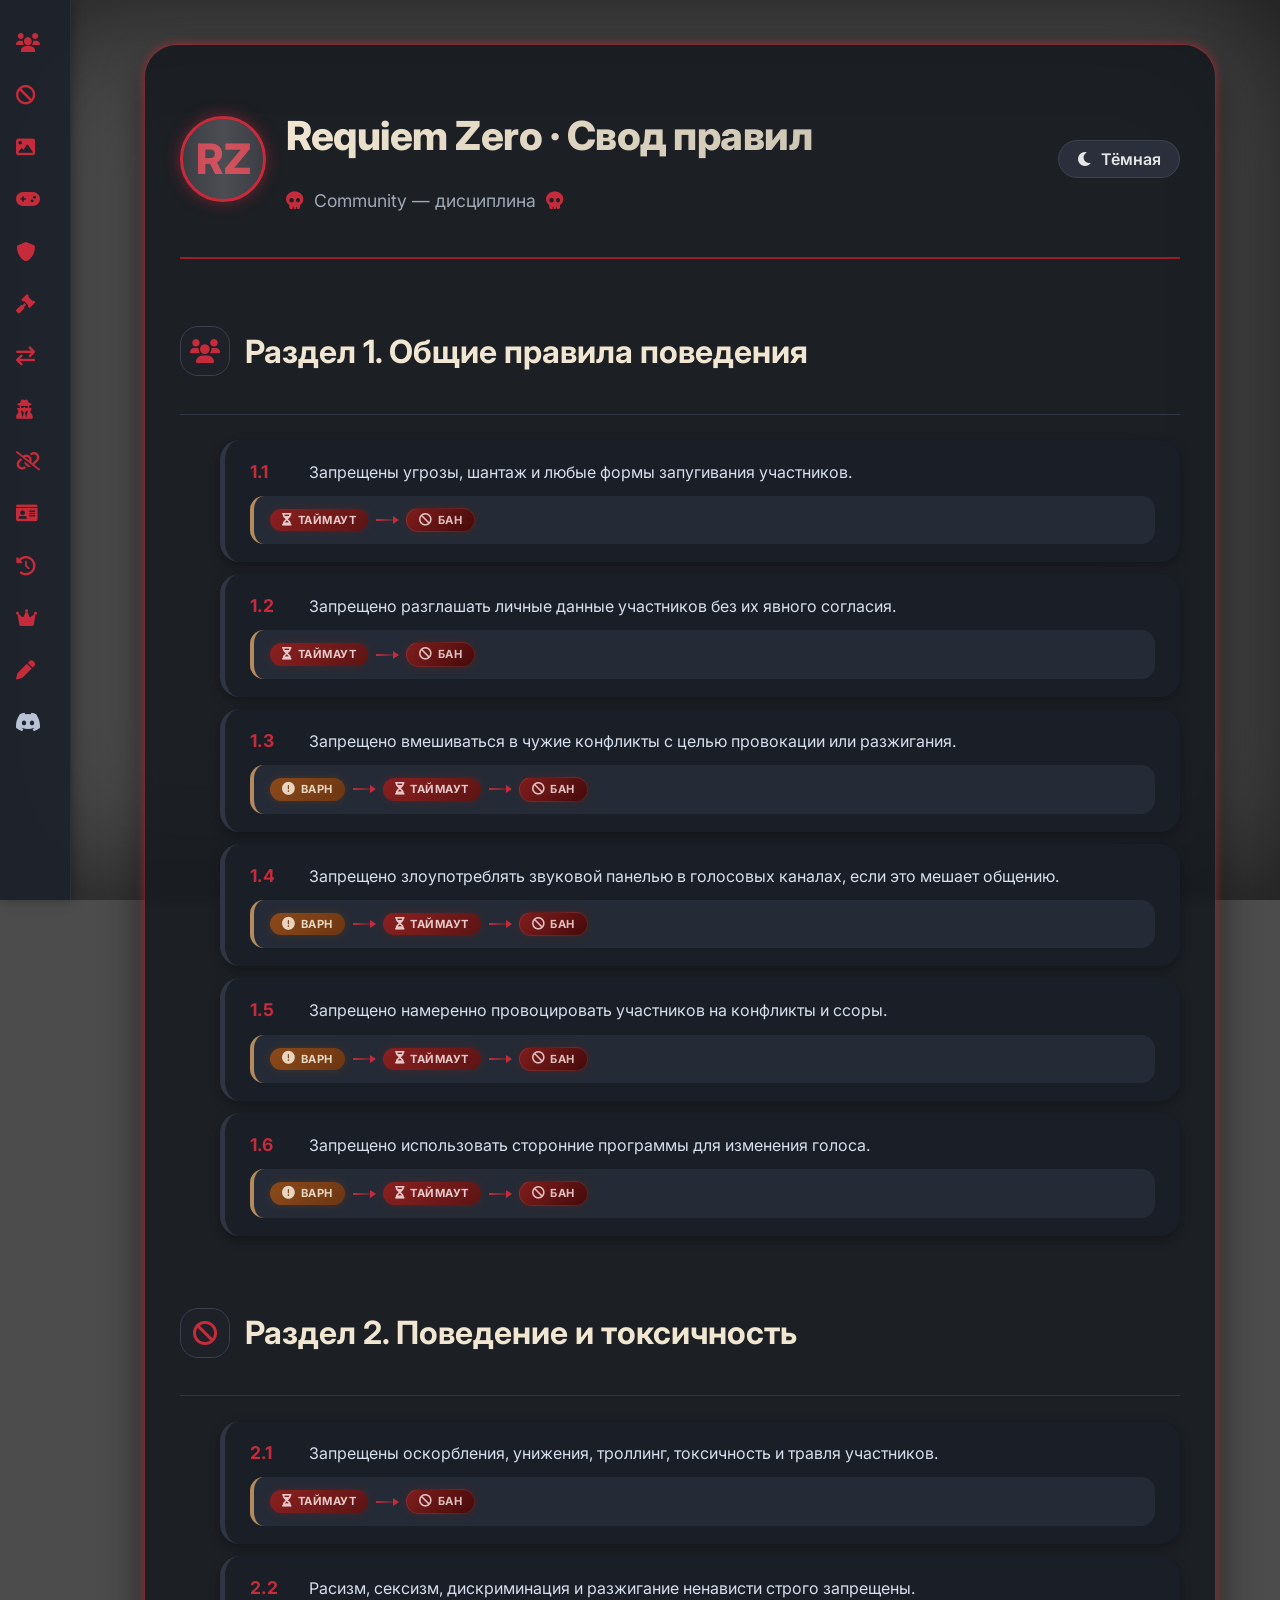
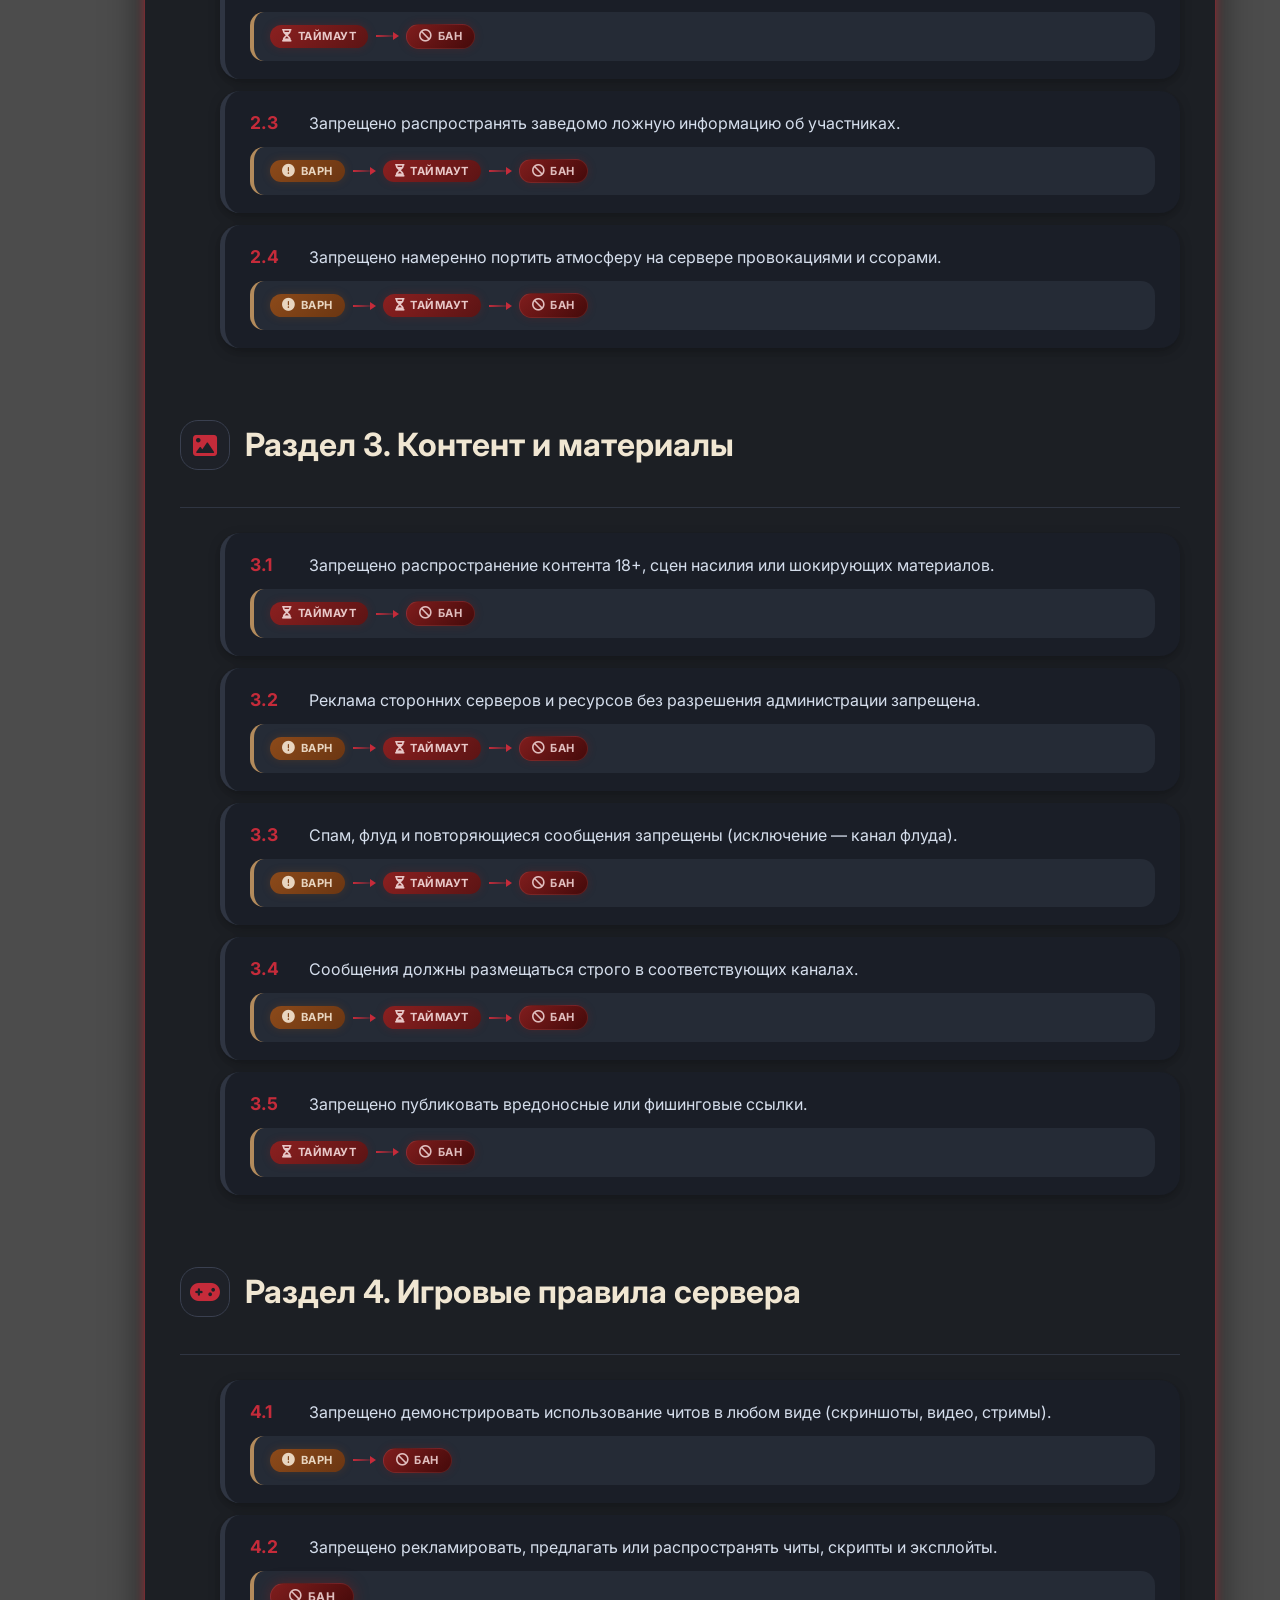
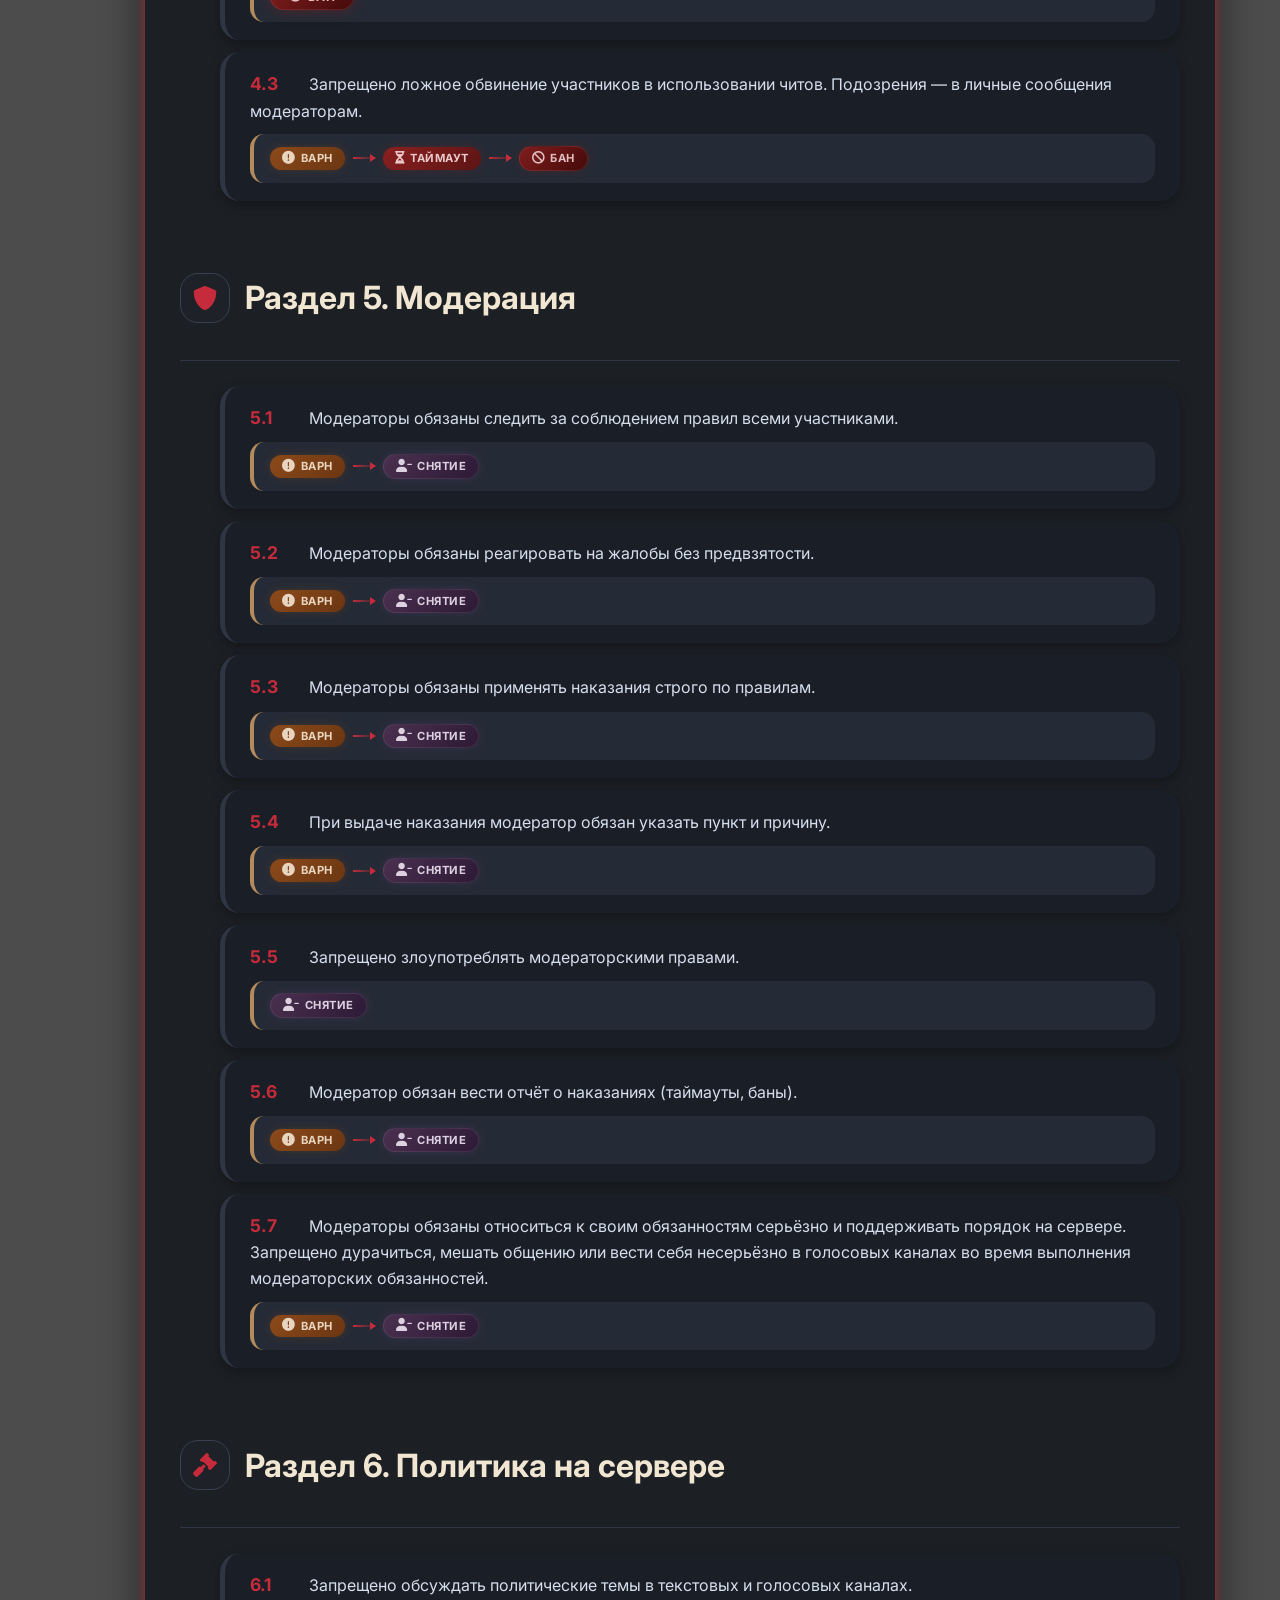
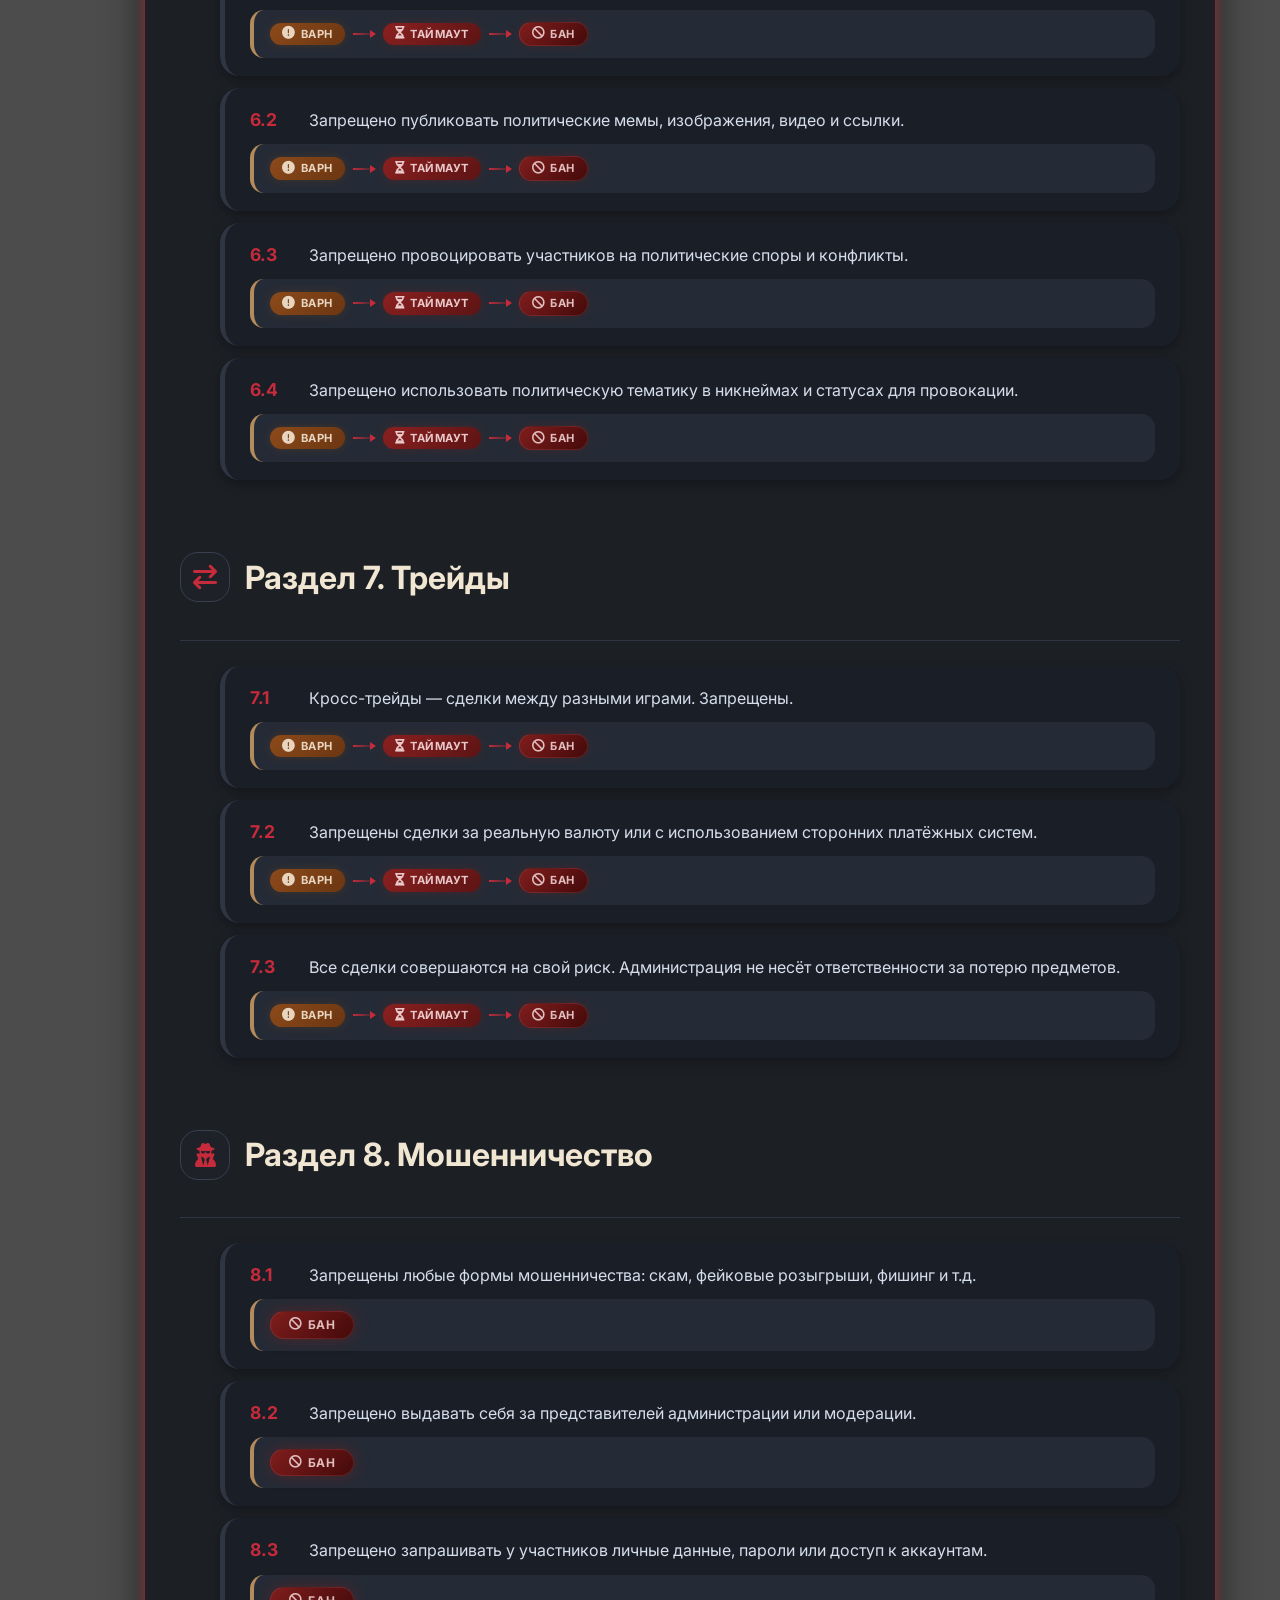
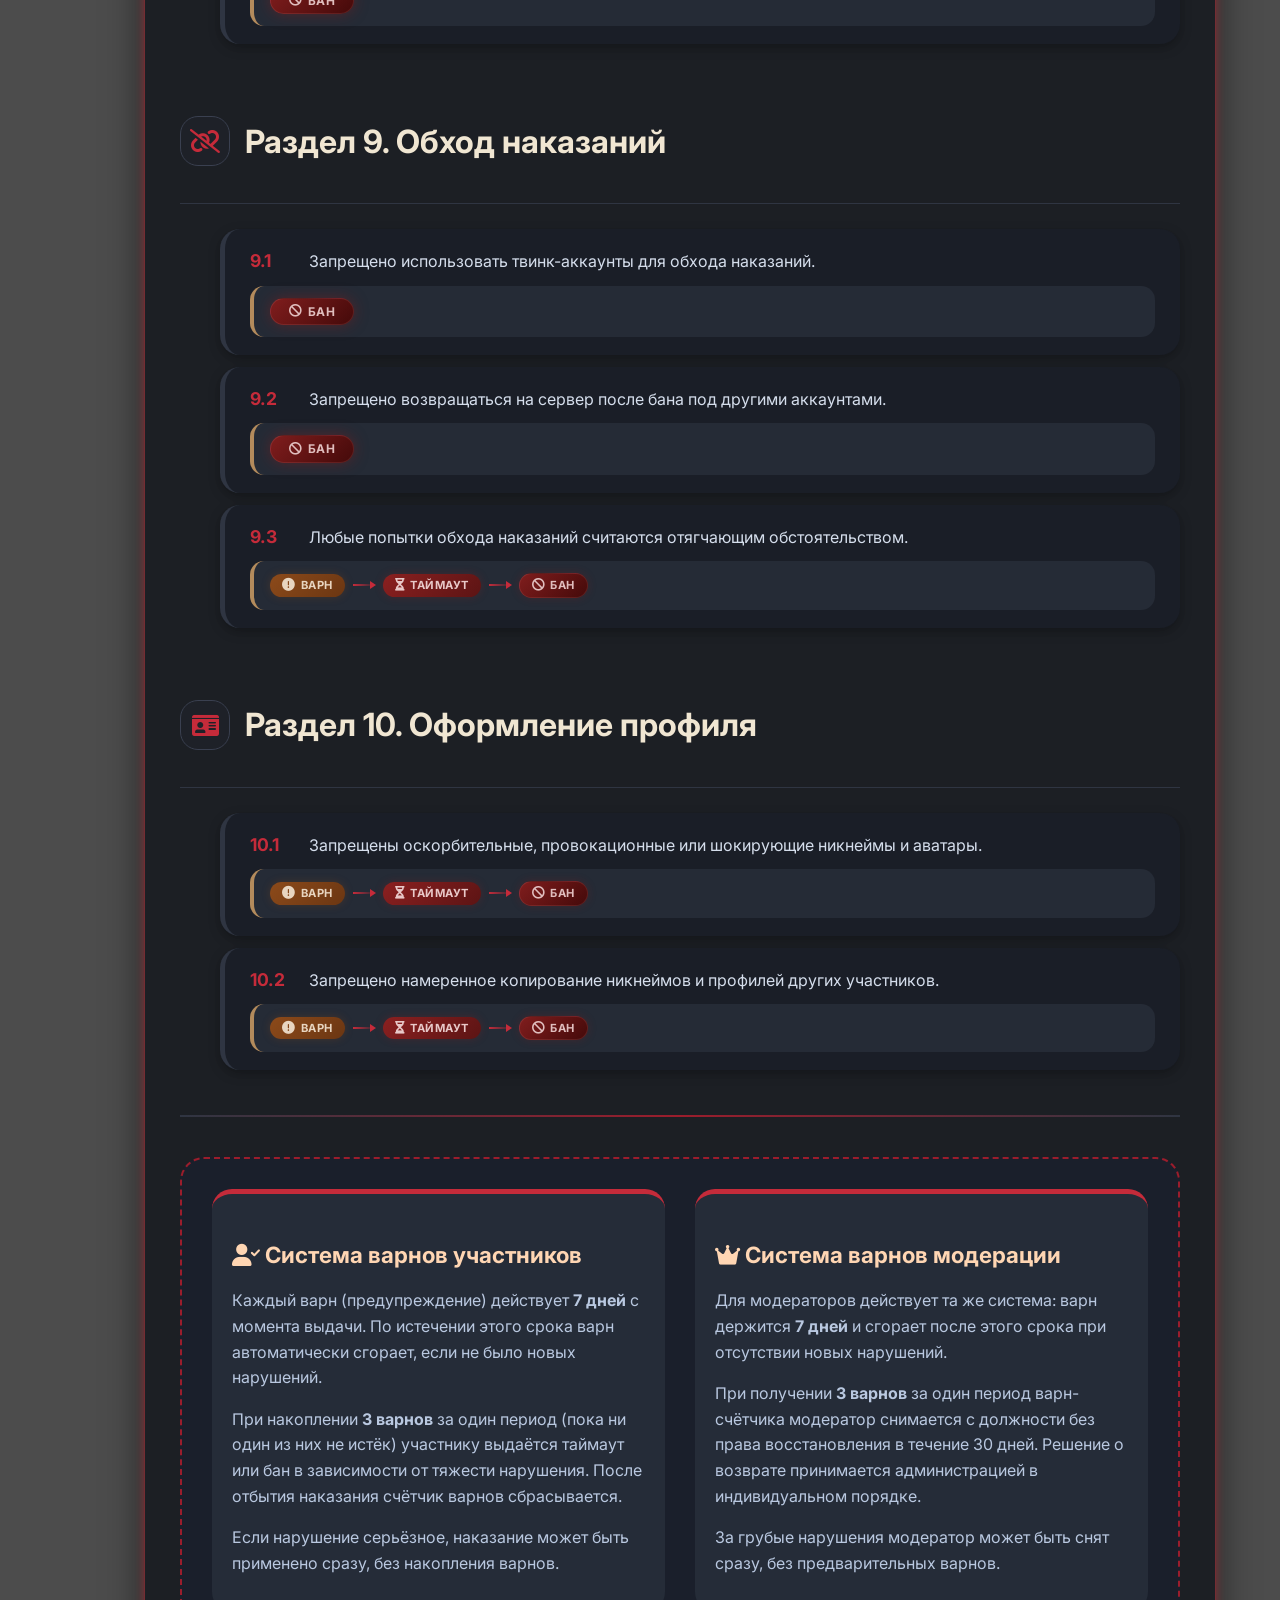
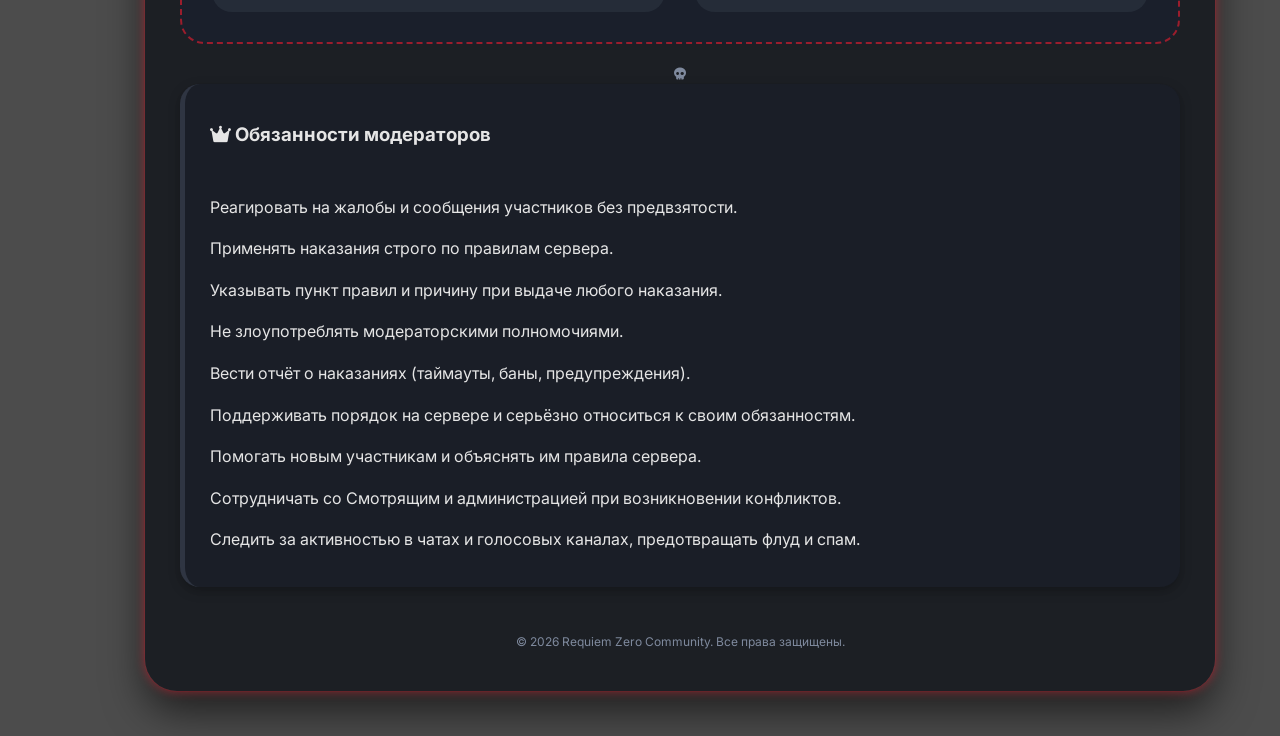
==== index.html @ c7bff0a4 "Update index.html" ====
<!DOCTYPE html>
<html lang="ru">
<head>
    <link rel="icon" type="image/png" href="https://i.imgur.com/AZKwJBP.png‎">
    <meta charset="UTF-8">
    <meta name="viewport" content="width=device-width, initial-scale=1.0">
    <title>Правила сервера Requiem Zero </title>
    <!-- Fonts & Icons -->
    <link rel="preconnect" href="https://fonts.googleapis.com">
    <link rel="preconnect" href="https://fonts.gstatic.com" crossorigin>
    <link href="https://fonts.googleapis.com/css2?family=Inter:opsz,wght@14..32,400;14..32,600;14..32,800&display=swap" rel="stylesheet">
    <link rel="stylesheet" href="https://cdnjs.cloudflare.com/ajax/libs/font-awesome/6.0.0-beta3/css/all.min.css">
    <link rel="stylesheet" href="style.css">
</head>
<body>
    <div class="splash">
        <!-- Вращающиеся кольца -->
        <div class="splash-ring"></div>
        <div class="splash-ring-2"></div>

        <!-- Мерцающие частицы -->
        <div class="sparkles">
            <div class="sparkle" style="--i: 0"></div>
            <div class="sparkle" style="--i: 1"></div>
            <div class="sparkle" style="--i: 2"></div>
            <div class="sparkle" style="--i: 3"></div>
            <div class="sparkle" style="--i: 4"></div>
            <div class="sparkle" style="--i: 5"></div>
        </div>

        <div class="splash-icon">RZ</div>
        <div class="splash-sub">Requiem Zero</div>
        <div class="splash-text">
            <span class="clan-slogan">Дисциплина превыше всего</span>
            <span class="clan-tagline">⚔️ Rules & Info ⚔️</span>
        </div>
    </div>

    <nav class="side-nav" aria-label="Навигация по правилам">
        <ul>
            <li><a href="#section1"><i class="fas fa-users"></i><span>1. Общие</span></a></li>
            <li><a href="#section2"><i class="fas fa-ban"></i><span>2. Токсичность</span></a></li>
            <li><a href="#section3"><i class="fas fa-image"></i><span>3. Контент</span></a></li>
            <li><a href="#section4"><i class="fas fa-gamepad"></i><span>4. Игровые</span></a></li>
            <li><a href="#section5"><i class="fas fa-shield-alt"></i><span>5. Модерация</span></a></li>

            <li><a href="#section6"><i class="fas fa-gavel"></i><span>6. Политика</span></a></li>
            <li><a href="#section7"><i class="fa fa-exchange"></i><span>7. Трейды</span></a></li>
            <li><a href="#section8"><i class="fa fa-user-secret"></i><span>8. Мошенничество</span></a></li>
            <li><a href="#section9"><i class="fa fa-chain-broken"></i><span>9. Обход наказаний</span></a></li>
            <li><a href="#section10"><i class="fa fa-id-card"></i><span>10. Оформление профиля</span></a></li>
            <li><a href="#expiration"><i class="fas fa-history"></i><span>Сроки погашения</span></a></li>
            <li><a href="#Moder"><i class="fas fa-crown"></i><span>Обязанности</span></a></li>
            <li class="has-submenu">
                <a href="#"><i class="fas fa-pen"></i><span>Applications</span></a>
                <ul class="submenu">
                    <li><a href="apply.html?role=moderator"><i class="fas fa-shield"></i><span>Moderator</span></a></li>
                    <li><a href="apply.html?role=support"><i class="fas fa-headset"></i><span>Support</span></a></li>
                    <li><a href="apply.html?role=curator"><i class="fas fa-star"></i><span>Assistant Curator</span></a></li>
                </ul>
            </li>
            <a href="https://discord.gg/KJaNkFjg" 
   target="_blank" 
   rel="noopener noreferrer" 
   aria-label="https://discord.gg/6DbdZNpu">
    <svg width="24" height="24" viewBox="0 0 24 24" fill="currentColor">
        <path d="M20.317 4.37a19.8 19.8 0 0 0-4.885-1.515a.074.074 0 0 0-.079.037c-.21.375-.444.864-.608 1.25a18.27 18.27 0 0 0-5.487 0a12.64 12.64 0 0 0-.617-1.25a.077.077 0 0 0-.079-.037A19.736 19.736 0 0 0 3.677 4.37a.07.07 0 0 0-.032.027C.533 9.046-.32 13.58.099 18.057a.082.082 0 0 0 .031.057a19.9 19.9 0 0 0 5.993 3.03a.078.078 0 0 0 .084-.028c.462-.63.874-1.295 1.226-1.994a.076.076 0 0 0-.041-.106a13.107 13.107 0 0 1-1.872-.892a.077.077 0 0 1-.008-.128c.126-.094.251-.19.371-.287a.074.074 0 0 1 .077-.01c3.927 1.793 8.18 1.793 12.061 0a.074.074 0 0 1 .078.01c.12.097.245.193.371.287a.077.077 0 0 1-.008.128a12.3 12.3 0 0 1-1.873.892a.077.077 0 0 0-.041.106c.352.699.764 1.364 1.226 1.994a.078.078 0 0 0 .084.028a19.839 19.839 0 0 0 6.002-3.03a.077.077 0 0 0 .032-.054c.5-5.177-.838-9.674-3.549-13.66a.061.061 0 0 0-.031-.03zM8.02 15.33c-1.183 0-2.157-1.085-2.157-2.419c0-1.333.956-2.419 2.157-2.419c1.21 0 2.176 1.096 2.157 2.42c0 1.333-.956 2.418-2.157 2.418zm7.975 0c-1.183 0-2.157-1.085-2.157-2.419c0-1.333.955-2.419 2.157-2.419c1.21 0 2.176 1.096 2.157 2.42c0 1.333-.946 2.418-2.157 2.418z"/>
    </svg>
</a>
        </ul>
    </nav>

    <div class="container">
        <div class="clan-header">
            <div class="clan-icon">RZ</div>
            <div class="clan-title">
                <h1>Requiem Zero · Свод правил</h1>
                <p><i class="fas fa-skull" aria-hidden="true"></i> Community — дисциплина <i class="fas fa-skull" aria-hidden="true"></i></p>
            </div>
            <div class="theme-switch-wrapper">
                <button id="theme-toggle" class="theme-toggle-btn" aria-label="Переключить тему">
                    <i class="fas fa-moon"></i> Тёмная
                </button>
            </div>
        </div>

        <main>
            <!-- Раздел 1 -->
            <section id="section1" class="rule-section">
                <div class="section-header">
                    <div class="section-icon" aria-hidden="true"><i class="fas fa-users"></i></div>
                    <h2>Раздел 1. Общие правила поведения</h2>
                </div>
                <ul class="rules-list">
                    <li class="rule-item"><span class="rule-number">1.1</span> <span class="rule-text">Запрещены угрозы, шантаж и любые формы запугивания участников.</span> <div class="punishment"><div class="punishment-scale"><span class="pstep pstep-timeout" data-tooltip="до 7 дн."><i class="fas fa-hourglass-half"></i> Таймаут</span><span class="parrow"></span><span class="pstep pstep-ban" data-tooltip="навсегда"><i class="fas fa-ban"></i> Бан</span></div></div></li>
                    <li class="rule-item"><span class="rule-number">1.2</span> <span class="rule-text">Запрещено разглашать личные данные участников без их явного согласия.</span> <div class="punishment"><div class="punishment-scale"><span class="pstep pstep-timeout" data-tooltip="до 7 дн."><i class="fas fa-hourglass-half"></i> Таймаут</span><span class="parrow"></span><span class="pstep pstep-ban" data-tooltip="навсегда"><i class="fas fa-ban"></i> Бан</span></div></div></li>
                    <li class="rule-item"><span class="rule-number">1.3</span> <span class="rule-text">Запрещено вмешиваться в чужие конфликты с целью провокации или разжигания.</span> <div class="punishment"><div class="punishment-scale"><span class="pstep pstep-warn"><i class="fas fa-exclamation-circle"></i> Варн</span><span class="parrow"></span><span class="pstep pstep-timeout" data-tooltip="до 3 дн."><i class="fas fa-hourglass-half"></i> Таймаут</span><span class="parrow"></span><span class="pstep pstep-ban" data-tooltip="до 30 дн."><i class="fas fa-ban"></i> Бан</span></div></div></li>
                    <li class="rule-item"><span class="rule-number">1.4</span> <span class="rule-text">Запрещено злоупотреблять звуковой панелью в голосовых каналах, если это мешает общению.</span> <div class="punishment"><div class="punishment-scale"><span class="pstep pstep-warn"><i class="fas fa-exclamation-circle"></i> Варн</span><span class="parrow"></span><span class="pstep pstep-timeout" data-tooltip="до 12 ч."><i class="fas fa-hourglass-half"></i> Таймаут</span><span class="parrow"></span><span class="pstep pstep-ban" data-tooltip="до 30 дн."><i class="fas fa-ban"></i> Бан</span></div></div></li>
                    <li class="rule-item"><span class="rule-number">1.5</span> <span class="rule-text">Запрещено намеренно провоцировать участников на конфликты и ссоры.</span> <div class="punishment"><div class="punishment-scale"><span class="pstep pstep-warn"><i class="fas fa-exclamation-circle"></i> Варн</span><span class="parrow"></span><span class="pstep pstep-timeout" data-tooltip="до 3 дн."><i class="fas fa-hourglass-half"></i> Таймаут</span><span class="parrow"></span><span class="pstep pstep-ban" data-tooltip="до 30 дн."><i class="fas fa-ban"></i> Бан</span></div></div></li>
                    <li class="rule-item"><span class="rule-number">1.6</span> <span class="rule-text">Запрещено использовать сторонние программы для изменения голоса.</span> <div class="punishment"><div class="punishment-scale"><span class="pstep pstep-warn"><i class="fas fa-exclamation-circle"></i> Варн</span><span class="parrow"></span><span class="pstep pstep-timeout" data-tooltip="до 12 ч."><i class="fas fa-hourglass-half"></i> Таймаут</span><span class="parrow"></span><span class="pstep pstep-ban" data-tooltip="до 30 дн."><i class="fas fa-ban"></i> Бан</span></div></div></li>
                </ul>
            </section>

            <!-- Раздел 2 -->
            <section id="section2" class="rule-section">
                <div class="section-header">
                    <div class="section-icon" aria-hidden="true"><i class="fas fa-ban"></i></div>
                    <h2>Раздел 2. Поведение и токсичность</h2>
                </div>
                <ul class="rules-list">
                    <li class="rule-item"><span class="rule-number">2.1</span> <span class="rule-text">Запрещены оскорбления, унижения, троллинг, токсичность и травля участников.</span> <div class="punishment"><div class="punishment-scale"><span class="pstep pstep-timeout" data-tooltip="до 7 дн."><i class="fas fa-hourglass-half"></i> Таймаут</span><span class="parrow"></span><span class="pstep pstep-ban" data-tooltip="до 30 дн."><i class="fas fa-ban"></i> Бан</span></div></div></li>
                    <li class="rule-item"><span class="rule-number">2.2</span> <span class="rule-text">Расизм, сексизм, дискриминация и разжигание ненависти строго запрещены.</span> <div class="punishment"><div class="punishment-scale"><span class="pstep pstep-timeout" data-tooltip="до 7 дн."><i class="fas fa-hourglass-half"></i> Таймаут</span><span class="parrow"></span><span class="pstep pstep-ban" data-tooltip="навсегда"><i class="fas fa-ban"></i> Бан</span></div></div></li>
                    <li class="rule-item"><span class="rule-number">2.3</span> <span class="rule-text">Запрещено распространять заведомо ложную информацию об участниках.</span> <div class="punishment"><div class="punishment-scale"><span class="pstep pstep-warn"><i class="fas fa-exclamation-circle"></i> Варн</span><span class="parrow"></span><span class="pstep pstep-timeout" data-tooltip="до 3 дн."><i class="fas fa-hourglass-half"></i> Таймаут</span><span class="parrow"></span><span class="pstep pstep-ban" data-tooltip="до 30 дн."><i class="fas fa-ban"></i> Бан</span></div></div></li>
                    <li class="rule-item"><span class="rule-number">2.4</span> <span class="rule-text">Запрещено намеренно портить атмосферу на сервере провокациями и ссорами.</span> <div class="punishment"><div class="punishment-scale"><span class="pstep pstep-warn"><i class="fas fa-exclamation-circle"></i> Варн</span><span class="parrow"></span><span class="pstep pstep-timeout" data-tooltip="до 3 дн."><i class="fas fa-hourglass-half"></i> Таймаут</span><span class="parrow"></span><span class="pstep pstep-ban" data-tooltip="до 30 дн."><i class="fas fa-ban"></i> Бан</span></div></div></li>
                </ul>
            </section>

            <!-- Раздел 3 -->
            <section id="section3" class="rule-section">
                <div class="section-header">
                    <div class="section-icon" aria-hidden="true"><i class="fas fa-image"></i></div>
                    <h2>Раздел 3. Контент и материалы</h2>
                </div>
                <ul class="rules-list">
                    <li class="rule-item"><span class="rule-number">3.1</span> <span class="rule-text">Запрещено распространение контента 18+, сцен насилия или шокирующих материалов.</span> <div class="punishment"><div class="punishment-scale"><span class="pstep pstep-timeout" data-tooltip="до 3 дн."><i class="fas fa-hourglass-half"></i> Таймаут</span><span class="parrow"></span><span class="pstep pstep-ban" data-tooltip="до 30 дн."><i class="fas fa-ban"></i> Бан</span></div></div></li>
                    <li class="rule-item"><span class="rule-number">3.2</span> <span class="rule-text">Реклама сторонних серверов и ресурсов без разрешения администрации запрещена.</span> <div class="punishment"><div class="punishment-scale"><span class="pstep pstep-warn"><i class="fas fa-exclamation-circle"></i> Варн</span><span class="parrow"></span><span class="pstep pstep-timeout" data-tooltip="до 7 дн."><i class="fas fa-hourglass-half"></i> Таймаут</span><span class="parrow"></span><span class="pstep pstep-ban" data-tooltip="навсегда"><i class="fas fa-ban"></i> Бан</span></div></div></li>
                    <li class="rule-item"><span class="rule-number">3.3</span> <span class="rule-text">Спам, флуд и повторяющиеся сообщения запрещены (исключение — канал флуда).</span> <div class="punishment"><div class="punishment-scale"><span class="pstep pstep-warn"><i class="fas fa-exclamation-circle"></i> Варн</span><span class="parrow"></span><span class="pstep pstep-timeout" data-tooltip="до 12 ч."><i class="fas fa-hourglass-half"></i> Таймаут</span><span class="parrow"></span><span class="pstep pstep-ban" data-tooltip="до 30 дн."><i class="fas fa-ban"></i> Бан</span></div></div></li>
                    <li class="rule-item"><span class="rule-number">3.4</span> <span class="rule-text">Сообщения должны размещаться строго в соответствующих каналах.</span> <div class="punishment"><div class="punishment-scale"><span class="pstep pstep-warn"><i class="fas fa-exclamation-circle"></i> Варн</span><span class="parrow"></span><span class="pstep pstep-timeout" data-tooltip="до 12 ч."><i class="fas fa-hourglass-half"></i> Таймаут</span><span class="parrow"></span><span class="pstep pstep-ban" data-tooltip="до 30 дн."><i class="fas fa-ban"></i> Бан</span></div></div></li>
                    <li class="rule-item"><span class="rule-number">3.5</span> <span class="rule-text">Запрещено публиковать вредоносные или фишинговые ссылки.</span> <div class="punishment"><div class="punishment-scale"><span class="pstep pstep-timeout" data-tooltip="до 7 дн."><i class="fas fa-hourglass-half"></i> Таймаут</span><span class="parrow"></span><span class="pstep pstep-ban" data-tooltip="навсегда"><i class="fas fa-ban"></i> Бан</span></div></div></li>
                </ul>
            </section>

            <!-- Раздел 4 -->
            <section id="section4" class="rule-section">
                <div class="section-header">
                    <div class="section-icon" aria-hidden="true"><i class="fas fa-gamepad"></i></div>
                    <h2>Раздел 4. Игровые правила сервера</h2>
                </div>
                <ul class="rules-list">
                    <li class="rule-item"><span class="rule-number">4.1</span> <span class="rule-text">Запрещено демонстрировать использование читов в любом виде (скриншоты, видео, стримы).</span> <div class="punishment"><div class="punishment-scale"><span class="pstep pstep-warn"><i class="fas fa-exclamation-circle"></i> Варн</span><span class="parrow"></span><span class="pstep pstep-ban" data-tooltip="до 30 дн."><i class="fas fa-ban"></i> Бан</span></div></div></li>
                    <li class="rule-item"><span class="rule-number">4.2</span> <span class="rule-text">Запрещено рекламировать, предлагать или распространять читы, скрипты и эксплойты.</span> <div class="punishment"><div class="punishment-scale"><span class="pstep pstep-ban pstep-only" data-tooltip="навсегда"><i class="fas fa-ban"></i> Бан</span></div></div></li>
                    <li class="rule-item"><span class="rule-number">4.3</span> <span class="rule-text">Запрещено ложное обвинение участников в использовании читов. Подозрения — в личные сообщения модераторам.</span> <div class="punishment"><div class="punishment-scale"><span class="pstep pstep-warn"><i class="fas fa-exclamation-circle"></i> Варн</span><span class="parrow"></span><span class="pstep pstep-timeout" data-tooltip="до 3 дн."><i class="fas fa-hourglass-half"></i> Таймаут</span><span class="parrow"></span><span class="pstep pstep-ban" data-tooltip="до 30 дн."><i class="fas fa-ban"></i> Бан</span></div></div></li>
                </ul>
            </section>

            <!-- Раздел 5 -->
            <section id="section5" class="rule-section">
                <div class="section-header">
                    <div class="section-icon" aria-hidden="true"><i class="fas fa-shield-alt"></i></div>
                    <h2>Раздел 5. Модерация</h2>
                </div>
                <ul class="rules-list">
                    <li class="rule-item"><span class="rule-number">5.1</span> <span class="rule-text">Модераторы обязаны следить за соблюдением правил всеми участниками.</span> <div class="punishment"><div class="punishment-scale"><span class="pstep pstep-warn"><i class="fas fa-exclamation-circle"></i> Варн</span><span class="parrow"></span><span class="pstep pstep-dismiss" data-tooltip="снятие"><i class="fas fa-user-minus"></i> Снятие</span></div></div></li>
                    <li class="rule-item"><span class="rule-number">5.2</span> <span class="rule-text">Модераторы обязаны реагировать на жалобы без предвзятости.</span> <div class="punishment"><div class="punishment-scale"><span class="pstep pstep-warn"><i class="fas fa-exclamation-circle"></i> Варн</span><span class="parrow"></span><span class="pstep pstep-dismiss" data-tooltip="снятие"><i class="fas fa-user-minus"></i> Снятие</span></div></div></li>
                    <li class="rule-item"><span class="rule-number">5.3</span> <span class="rule-text">Модераторы обязаны применять наказания строго по правилам.</span> <div class="punishment"><div class="punishment-scale"><span class="pstep pstep-warn"><i class="fas fa-exclamation-circle"></i> Варн</span><span class="parrow"></span><span class="pstep pstep-dismiss" data-tooltip="снятие"><i class="fas fa-user-minus"></i> Снятие</span></div></div></li>
                    <li class="rule-item"><span class="rule-number">5.4</span> <span class="rule-text">При выдаче наказания модератор обязан указать пункт и причину.</span> <div class="punishment"><div class="punishment-scale"><span class="pstep pstep-warn"><i class="fas fa-exclamation-circle"></i> Варн</span><span class="parrow"></span><span class="pstep pstep-dismiss" data-tooltip="снятие"><i class="fas fa-user-minus"></i> Снятие</span></div></div></li>
                    <li class="rule-item"><span class="rule-number">5.5</span> <span class="rule-text">Запрещено злоупотреблять модераторскими правами.</span> <div class="punishment"><div class="punishment-scale"><span class="pstep pstep-dismiss" data-tooltip="снятие"><i class="fas fa-user-minus"></i> Снятие</span></div></div></li>
                    <li class="rule-item"><span class="rule-number">5.6</span> <span class="rule-text">Модератор обязан вести отчёт о наказаниях (таймауты, баны).</span> <div class="punishment"><div class="punishment-scale"><span class="pstep pstep-warn"><i class="fas fa-exclamation-circle"></i> Варн</span><span class="parrow"></span><span class="pstep pstep-dismiss" data-tooltip="снятие"><i class="fas fa-user-minus"></i> Снятие</span></div></div></li>
                    <li class="rule-item"><span class="rule-number">5.7</span> <span class="rule-text">Модераторы обязаны относиться к своим обязанностям серьёзно и поддерживать порядок на сервере. Запрещено дурачиться, мешать общению или вести себя несерьёзно в голосовых каналах во время выполнения модераторских обязанностей.</span> <div class="punishment"><div class="punishment-scale"><span class="pstep pstep-warn"><i class="fas fa-exclamation-circle"></i> Варн</span><span class="parrow"></span><span class="pstep pstep-dismiss" data-tooltip="снятие"><i class="fas fa-user-minus"></i> Снятие</span></div></div></li>
                </ul>
            </section>

            <!-- Раздел 6 -->
            <!-- Раздел 6 удалён -->
            
            <!-- Раздел 6 -->
            <section id="section6" class="rule-section">
                <div class="section-header">
                    <div class="section-icon" aria-hidden="true"><i class="fas fa-gavel"></i></div>
                    <h2>Раздел 6. Политика на сервере</h2>
                </div>
                <ul class="rules-list">
                    <li class="rule-item"><span class="rule-number">6.1</span> <span class="rule-text">Запрещено обсуждать политические темы в текстовых и голосовых каналах.</span> <div class="punishment"><div class="punishment-scale"><span class="pstep pstep-warn"><i class="fas fa-exclamation-circle"></i> Варн</span><span class="parrow"></span><span class="pstep pstep-timeout" data-tooltip="до 3 дн."><i class="fas fa-hourglass-half"></i> Таймаут</span><span class="parrow"></span><span class="pstep pstep-ban" data-tooltip="до 30 дн."><i class="fas fa-ban"></i> Бан</span></div></div></li>
                    <li class="rule-item"><span class="rule-number">6.2</span> <span class="rule-text">Запрещено публиковать политические мемы, изображения, видео и ссылки.</span> <div class="punishment"><div class="punishment-scale"><span class="pstep pstep-warn"><i class="fas fa-exclamation-circle"></i> Варн</span><span class="parrow"></span><span class="pstep pstep-timeout" data-tooltip="до 3 дн."><i class="fas fa-hourglass-half"></i> Таймаут</span><span class="parrow"></span><span class="pstep pstep-ban" data-tooltip="до 30 дн."><i class="fas fa-ban"></i> Бан</span></div></div></li>
                    <li class="rule-item"><span class="rule-number">6.3</span> <span class="rule-text">Запрещено провоцировать участников на политические споры и конфликты.</span> <div class="punishment"><div class="punishment-scale"><span class="pstep pstep-warn"><i class="fas fa-exclamation-circle"></i> Варн</span><span class="parrow"></span><span class="pstep pstep-timeout" data-tooltip="до 3 дн."><i class="fas fa-hourglass-half"></i> Таймаут</span><span class="parrow"></span><span class="pstep pstep-ban" data-tooltip="до 30 дн."><i class="fas fa-ban"></i> Бан</span></div></div></li>
                    <li class="rule-item"><span class="rule-number">6.4</span> <span class="rule-text">Запрещено использовать политическую тематику в никнеймах и статусах для провокации.</span> <div class="punishment"><div class="punishment-scale"><span class="pstep pstep-warn"><i class="fas fa-exclamation-circle"></i> Варн</span><span class="parrow"></span><span class="pstep pstep-timeout" data-tooltip="до 3 дн."><i class="fas fa-hourglass-half"></i> Таймаут</span><span class="parrow"></span><span class="pstep pstep-ban" data-tooltip="до 30 дн."><i class="fas fa-ban"></i> Бан</span></div></div></li>
                </ul>
            </section>

            <!-- Раздел 7 -->
            <section id="section7" class="rule-section">
                <div class="section-header">
                    <div class="section-icon" aria-hidden="true"><i class="fa fa-exchange"></i></div>
                    <h2>Раздел 7. Трейды</h2>
                </div>
                <ul class="rules-list">
                    <li class="rule-item"><span class="rule-number">7.1</span> <span class="rule-text">Кросс-трейды — сделки между разными играми. Запрещены.</span> <div class="punishment"><div class="punishment-scale"><span class="pstep pstep-warn"><i class="fas fa-exclamation-circle"></i> Варн</span><span class="parrow"></span><span class="pstep pstep-timeout" data-tooltip="до 3 дн."><i class="fas fa-hourglass-half"></i> Таймаут</span><span class="parrow"></span><span class="pstep pstep-ban" data-tooltip="до 30 дн."><i class="fas fa-ban"></i> Бан</span></div></div></li>
                    <li class="rule-item"><span class="rule-number">7.2</span> <span class="rule-text">Запрещены сделки за реальную валюту или с использованием сторонних платёжных систем.</span> <div class="punishment"><div class="punishment-scale"><span class="pstep pstep-warn"><i class="fas fa-exclamation-circle"></i> Варн</span><span class="parrow"></span><span class="pstep pstep-timeout" data-tooltip="до 3 дн."><i class="fas fa-hourglass-half"></i> Таймаут</span><span class="parrow"></span><span class="pstep pstep-ban" data-tooltip="до 30 дн."><i class="fas fa-ban"></i> Бан</span></div></div></li>
                    <li class="rule-item"><span class="rule-number">7.3</span> <span class="rule-text">Все сделки совершаются на свой риск. Администрация не несёт ответственности за потерю предметов.</span> <div class="punishment"><div class="punishment-scale"><span class="pstep pstep-warn"><i class="fas fa-exclamation-circle"></i> Варн</span><span class="parrow"></span><span class="pstep pstep-timeout" data-tooltip="до 3 дн."><i class="fas fa-hourglass-half"></i> Таймаут</span><span class="parrow"></span><span class="pstep pstep-ban" data-tooltip="до 30 дн."><i class="fas fa-ban"></i> Бан</span></div></div></li> 
                </ul>
            </section>

            <!-- Раздел 8 -->
            <section id="section8" class="rule-section">
                <div class="section-header">
                    <div class="section-icon" aria-hidden="true"><i class="fa fa-user-secret"></i></div>
                    <h2>Раздел 8. Мошенничество</h2>
                </div>
                <ul class="rules-list">
                    <li class="rule-item"><span class="rule-number">8.1</span> <span class="rule-text">Запрещены любые формы мошенничества: скам, фейковые розыгрыши, фишинг и т.д.</span> <div class="punishment"><div class="punishment-scale"><span class="pstep pstep-ban pstep-only" data-tooltip="навсегда"><i class="fas fa-ban"></i> Бан</span></div></div></li>
                    <li class="rule-item"><span class="rule-number">8.2</span> <span class="rule-text">Запрещено выдавать себя за представителей администрации или модерации.</span> <div class="punishment"><div class="punishment-scale"><span class="pstep pstep-ban pstep-only" data-tooltip="навсегда"><i class="fas fa-ban"></i> Бан</span></div></div></li>
                    <li class="rule-item"><span class="rule-number">8.3</span> <span class="rule-text">Запрещено запрашивать у участников личные данные, пароли или доступ к аккаунтам.</span> <div class="punishment"><div class="punishment-scale"><span class="pstep pstep-ban pstep-only" data-tooltip="навсегда"><i class="fas fa-ban"></i> Бан</span></div></div></li>
                </ul>
            </section>

            <!-- Раздел 9 -->
            <section id="section9" class="rule-section">
                <div class="section-header">
                    <div class="section-icon" aria-hidden="true"><i class="fa fa-chain-broken"></i></div>
                    <h2>Раздел 9. Обход наказаний</h2>
                </div>
                <ul class="rules-list">
                    <li class="rule-item"><span class="rule-number">9.1</span> <span class="rule-text">Запрещено использовать твинк-аккаунты для обхода наказаний.</span> <div class="punishment"><div class="punishment-scale"><span class="pstep pstep-ban pstep-only" data-tooltip="навсегда"><i class="fas fa-ban"></i> Бан</span></div></div></li>
                    <li class="rule-item"><span class="rule-number">9.2</span> <span class="rule-text">Запрещено возвращаться на сервер после бана под другими аккаунтами.</span> <div class="punishment"><div class="punishment-scale"><span class="pstep pstep-ban pstep-only" data-tooltip="навсегда"><i class="fas fa-ban"></i> Бан</span></div></div></li>
                    <li class="rule-item"><span class="rule-number">9.3</span> <span class="rule-text">Любые попытки обхода наказаний считаются отягчающим обстоятельством.</span> <div class="punishment"><div class="punishment-scale"><span class="pstep pstep-warn"><i class="fas fa-exclamation-circle"></i> Варн</span><span class="parrow"></span><span class="pstep pstep-timeout" data-tooltip="до 7 дн."><i class="fas fa-hourglass-half"></i> Таймаут</span><span class="parrow"></span><span class="pstep pstep-ban" data-tooltip="навсегда"><i class="fas fa-ban"></i> Бан</span></div></div></li>
                </ul>
            </section>
            
            <!-- Раздел 10 -->
            <section id="section10" class="rule-section">
                <div class="section-header">
                    <div class="section-icon" aria-hidden="true"><i class="fa fa-id-card"></i></div>
                    <h2>Раздел 10. Оформление профиля</h2>
                </div>
                <ul class="rules-list">
                    <li class="rule-item"><span class="rule-number">10.1</span> <span class="rule-text">Запрещены оскорбительные, провокационные или шокирующие никнеймы и аватары.</span> <div class="punishment"><div class="punishment-scale"><span class="pstep pstep-warn"><i class="fas fa-exclamation-circle"></i> Варн</span><span class="parrow"></span><span class="pstep pstep-timeout" data-tooltip="до 3 дн."><i class="fas fa-hourglass-half"></i> Таймаут</span><span class="parrow"></span><span class="pstep pstep-ban" data-tooltip="до 30 дн."><i class="fas fa-ban"></i> Бан</span></div></div></li>
                    <li class="rule-item"><span class="rule-number">10.2</span> <span class="rule-text">Запрещено намеренное копирование никнеймов и профилей других участников.</span> <div class="punishment"><div class="punishment-scale"><span class="pstep pstep-warn"><i class="fas fa-exclamation-circle"></i> Варн</span><span class="parrow"></span><span class="pstep pstep-timeout" data-tooltip="до 3 дн."><i class="fas fa-hourglass-half"></i> Таймаут</span><span class="parrow"></span><span class="pstep pstep-ban" data-tooltip="до 30 дн."><i class="fas fa-ban"></i> Бан</span></div></div></li>
                </ul>
            </section>
        </main>

        <hr>
        <div id="expiration" class="expiration-box">
            <div class="exp-item">
                <h3><i class="fas fa-user-check" aria-hidden="true"></i> Система варнов участников</h3>
                <p>Каждый варн (предупреждение) действует <strong>7 дней</strong> с момента выдачи. По истечении этого срока варн автоматически сгорает, если не было новых нарушений.</p>
                <p>При накоплении <strong>3 варнов</strong> за один период (пока ни один из них не истёк) участнику выдаётся таймаут или бан в зависимости от тяжести нарушения. После отбытия наказания счётчик варнов сбрасывается.</p>
                <p>Если нарушение серьёзное, наказание может быть применено сразу, без накопления варнов.</p>
            </div>
            <div class="exp-item">
                <h3><i class="fas fa-crown" aria-hidden="true"></i> Система варнов модерации</h3>
                <p>Для модераторов действует та же система: варн держится <strong>7 дней</strong> и сгорает после этого срока при отсутствии новых нарушений.</p>
                <p>При получении <strong>3 варнов</strong> за один период варн-счётчика модератор снимается с должности без права восстановления в течение 30 дней. Решение о возврате принимается администрацией в индивидуальном порядке.</p>
                <p>За грубые нарушения модератор может быть снят сразу, без предварительных варнов.</p>
            </div>
        </div>

        <div class="footer-note" aria-hidden="true">
            <i class="fas fa-skull"></i>
        </div>

        <section id="Moder" class="rule-section">
            <div class="rule-item">
                <h3><i class="fas fa-crown" aria-hidden="true"></i> Обязанности модераторов</h3>
                <br>Реагировать на жалобы и сообщения участников без предвзятости.<br>
                <p>Применять наказания строго по правилам сервера.</p>
                <p>Указывать пункт правил и причину при выдаче любого наказания.</p>
                <p>Не злоупотреблять модераторскими полномочиями.</p>
                <p>Вести отчёт о наказаниях (таймауты, баны, предупреждения).</p>
                <p>Поддерживать порядок на сервере и серьёзно относиться к своим обязанностям.</p>
                <p>Помогать новым участникам и объяснять им правила сервера.</p>
                <p>Сотрудничать со Смотрящим и администрацией при возникновении конфликтов.</p>
                <p>Следить за активностью в чатах и голосовых каналах, предотвращать флуд и спам.</p>
            </div>
        </section>


    <script>
        (function() {
            // Тема
            const themeToggleBtn = document.getElementById('theme-toggle');
            const body = document.body;
            const savedTheme = localStorage.getItem('rezero-theme');
            if (savedTheme === 'light') {
                body.classList.add('light-theme');
                themeToggleBtn.innerHTML = '<i class="fas fa-sun"></i> Светлая';
            } else {
                themeToggleBtn.innerHTML = '<i class="fas fa-moon"></i> Тёмная';
            }
            themeToggleBtn.addEventListener('click', () => {
                body.classList.toggle('light-theme');
                const isLight = body.classList.contains('light-theme');
                themeToggleBtn.innerHTML = isLight ? '<i class="fas fa-sun"></i> Светлая' : '<i class="fas fa-moon"></i> Тёмная';
                localStorage.setItem('rezero-theme', isLight ? 'light' : 'dark');
            });

            // Плавный скролл по якорям
            document.querySelectorAll('nav a[href^="#"]').forEach(a => {
                a.addEventListener('click', e => {
                    e.preventDefault();
                    const id = a.getAttribute('href');
                    if (!id || id === '#') return;
                    const target = document.querySelector(id);
                    if (target) {
                        target.scrollIntoView({ behavior: 'smooth', block: 'start' });
                    }
                });
            });


        })();
    </script>
    <div class="footer-note">© 2026 Requiem Zero Community. Все права защищены.</div>
</body>
</html>
---- style.css ----
html {
    scroll-behavior: smooth;
    scroll-padding-top: 30px;
}
html, body {
    margin: 0;
    padding: 0;
}
body {
    scroll-behavior: smooth;
    background: linear-gradient(0deg, rgba(0,0,0,0.7), rgba(0,0,0,0.7)),
                url('https://i.imgur.com/iZ6Qsf4.png') center/cover fixed;
    font-family: 'Inter', sans-serif;
    color: #e5e5e5;
    line-height: 1.6;
    transition: background 0.3s, color 0.2s;
    padding-left: 80px;
    min-height: 100vh;
    position: relative;
}
body::before {
    content: '';
    position: fixed;
    top: 0;
    left: 0;
    width: 100%;
    height: 100%;
    box-shadow: inset 0 0 150px rgba(0,0,0,0.7);
    pointer-events: none;
    z-index: 1;
}

/* ========== БОКОВАЯ ПАНЕЛЬ ========== */
.side-nav {
    position: fixed;
    left: 0;
    top: 0;
    width: 70px;
    height: 100vh;
    background: rgba(30, 34, 43, 0.95);
    backdrop-filter: blur(8px);
    border-right: 1px solid #2a2f3a;
    transition: width 0.3s ease;
    z-index: 1000;
    overflow-y: auto;
    overflow-x: hidden;
    white-space: nowrap;
    box-shadow: 2px 0 12px rgba(0,0,0,0.3);
}
.side-nav:hover {
    width: 240px;
}
.side-nav ul {
    list-style: none;
    padding: 20px 0;
    margin: 0;
    display: flex;
    flex-direction: column;
    gap: 8px;
}
.side-nav li {
    width: 100%;
}
.side-nav a {
    display: flex;
    align-items: center;
    gap: 16px;
    padding: 10px 16px;
    color: #b9c2d4;
    text-decoration: none;
    font-weight: 500;
    font-size: 0.95rem;
    transition: all 0.2s;
    border-radius: 0 24px 24px 0;
    white-space: nowrap;
}
.side-nav a i {
    width: 24px;
    text-align: center;
    font-size: 1.2rem;
    color: #c52b3a;
}
.side-nav a span {
    opacity: 0;
    transition: opacity 0.2s;
}
.side-nav:hover a span {
    opacity: 1;
}
.side-nav a:hover {
    background: #c52b3a20;
    color: #ffffff;
    border-left: 3px solid #c52b3a;
}

/* ===== ПОДМЕНЮ ЗАЯВОК ===== */
.side-nav .has-submenu {
    position: relative;
}
.side-nav .submenu {
    list-style: none;
    padding: 0;
    margin: 0;
    display: flex;
    flex-direction: column;
    gap: 2px;
    max-height: 0;
    overflow: hidden;
    transition: max-height 0.3s ease;
}
.side-nav:hover .has-submenu:hover .submenu {
    max-height: 200px;
}
.side-nav .submenu a {
    padding: 6px 16px 6px 56px;
    font-size: 0.85rem;
    border-left: 2px solid transparent;
}
.side-nav .submenu a i {
    width: 26px;
    height: 26px;
    display: flex;
    align-items: center;
    justify-content: center;
    font-size: 0.85rem;
    color: #c52b3a;
    background: rgba(197, 43, 58, 0.12);
    border-radius: 8px;
    flex-shrink: 0;
    transition: all 0.2s;
}
.side-nav .submenu a:hover i {
    background: #c52b3a;
    color: #fff;
    box-shadow: 0 0 12px rgba(197, 43, 58, 0.5);
}
.side-nav .submenu a span {
    display: inline !important;
    opacity: 1 !important;
    font-size: 0.85rem;
}
.side-nav .submenu a:hover {
    background: #c52b3a15;
    border-left-color: #c52b3a;
}
body.light-theme .side-nav .submenu a i {
    background: rgba(197, 43, 58, 0.08);
}
body.light-theme .side-nav .submenu a:hover i {
    background: #c52b3a;
    color: #fff;
}
.side-nav .has-submenu > a::after {
    content: '\f0da';
    font-family: 'Font Awesome 6 Free';
    font-weight: 900;
    margin-left: auto;
    margin-right: 8px;
    color: #5a6478;
    font-size: 0.8rem;
    transition: transform 0.3s;
}
.side-nav:hover .has-submenu:hover > a::after {
    transform: rotate(90deg);
}

/* ===== ОСНОВНОЙ КОНТЕЙНЕР С ПЛАВНЫМ СВЕЧЕНИЕМ ===== */
.container {
    position: relative;
    z-index: 2;
    max-width: 1000px;
    width: calc(100% - 40px);
    margin: 5vh auto;
    background: rgba(21, 24, 30, 0.85);
    backdrop-filter: blur(8px);
    border-radius: 32px;
    overflow: hidden;
    padding: 40px 35px;
    transition: background 0.3s, box-shadow 0.3s;
    opacity: 0;
    transform: translateY(20px);
    animation: appearContent 3s forwards;
    box-shadow: 0 0 8px 2px rgba(197, 43, 58, 0.5),
                0 20px 40px rgba(0, 0, 0, 0.6),
                0 0 0 1px rgba(197, 43, 58, 0.3);
    animation: appearContent 3s forwards, subtleGlow 3s infinite ease-in-out;
}
@keyframes subtleGlow {
    0% {
        box-shadow: 0 0 6px 2px rgba(197, 43, 58, 0.4),
                    0 20px 40px rgba(0, 0, 0, 0.6),
                    0 0 0 1px rgba(197, 43, 58, 0.3);
    }
    50% {
        box-shadow: 0 0 12px 3px rgba(197, 43, 58, 0.7),
                    0 20px 40px rgba(0, 0, 0, 0.6),
                    0 0 0 1px rgba(197, 43, 58, 0.4);
    }
    100% {
        box-shadow: 0 0 6px 2px rgba(197, 43, 58, 0.4),
                    0 20px 40px rgba(0, 0, 0, 0.6),
                    0 0 0 1px rgba(197, 43, 58, 0.3);
    }
}
@keyframes appearContent {
    0% { opacity: 0; transform: translateY(20px); }
    80% { opacity: 0; transform: translateY(20px); }
    100% { opacity: 1; transform: translateY(0); }
}

/* ===== УЛУЧШЕННАЯ ЗАСТАВКА ===== */
.splash {
    position: fixed;
    top: 0;
    left: 0;
    width: 100%;
    height: 100%;
    background: linear-gradient(0deg, rgba(0,0,0,0.7), rgba(0,0,0,0.7)),
                url('https://i.imgur.com/SeeuWDt.jpeg') center/cover fixed;
    z-index: 2000;
    display: flex;
    align-items: center;
    justify-content: center;
    flex-direction: column;
    opacity: 1;
    visibility: visible;
    animation: fadeOutSplash 3s forwards;
    overflow: hidden;
}
.splash-ring {
    position: absolute;
    width: 280px;
    height: 280px;
    border: 3px solid rgba(197, 43, 58, 0.6);
    border-radius: 50%;
    box-shadow: 0 0 20px rgba(197, 43, 58, 0.5);
    animation: spin 8s linear infinite;
}
.splash-ring-2 {
    position: absolute;
    width: 320px;
    height: 320px;
    border: 2px solid rgba(255, 255, 255, 0.3);
    border-radius: 50%;
    border-top-color: #c52b3a;
    border-right-color: transparent;
    animation: spin 6s linear reverse infinite;
}
.sparkles {
    position: absolute;
    width: 100%;
    height: 100%;
    pointer-events: none;
}
.sparkle {
    position: absolute;
    width: 4px;
    height: 4px;
    background: radial-gradient(circle, #ff6a6a, #c52b3a);
    border-radius: 50%;
    box-shadow: 0 0 8px #ff4d4d;
    opacity: 0;
    animation: sparkle 1.8s infinite ease-in-out;
    animation-delay: calc(var(--i) * 0.3s);
    top: calc(50% + sin(var(--i) * 60deg) * 150px);
    left: calc(50% + cos(var(--i) * 60deg) * 150px);
}
@keyframes sparkle {
    0% { opacity: 0; transform: scale(0.8); }
    50% { opacity: 1; transform: scale(1.2); }
    100% { opacity: 0; transform: scale(0.6); }
}
.splash-icon {
    width: 220px;
    height: 220px;
    background: rgba(30, 34, 43, 0.85);
    backdrop-filter: blur(12px);
    border-radius: 50%;
    display: flex;
    align-items: center;
    justify-content: center;
    border: 4px solid #c52b3a;
    box-shadow: 0 0 40px rgba(197, 43, 58, 0.6);
    font-size: 100px;
    font-weight: 800;
    font-family: 'Inter', sans-serif;
    color: #c52b3a;
    text-shadow: 0 0 20px rgba(197,43,58,0.5);
    animation: pulseGlow 1.2s ease-out forwards, float 3s ease-in-out infinite;
    position: relative;
    z-index: 2;
}
.splash-sub {
    margin-top: 20px;
    font-size: 1.8rem;
    font-weight: 600;
    letter-spacing: 2px;
    color: #e5e5e5;
    text-shadow: 0 0 10px rgba(197, 43, 58, 0.5);
    opacity: 0;
    animation: fadeInOut 2s ease-in-out forwards;
    z-index: 2;
}
.splash-text {
    margin-top: 20px;
    text-align: center;
    z-index: 2;
    opacity: 0;
    animation: fadeInText 2s 0.8s forwards;
}
.clan-slogan {
    display: block;
    font-size: 1.4rem;
    font-weight: 500;
    letter-spacing: 2px;
    color: #f0e6d2;
    text-shadow: 0 0 15px rgba(197, 43, 58, 0.8);
    background: linear-gradient(135deg, #fff5e6, #c52b3a);
    -webkit-background-clip: text;
    -webkit-text-fill-color: transparent;
    margin-bottom: 8px;
}
.clan-tagline {
    display: block;
    font-size: 1rem;
    color: #b9c2d4;
    letter-spacing: 1px;
    border-top: 1px solid rgba(197, 43, 58, 0.5);
    display: inline-block;
    padding-top: 8px;
    margin-top: 5px;
    animation: softPulse 2s infinite;
}
@keyframes spin {
    from { transform: rotate(0deg); }
    to { transform: rotate(360deg); }
}
@keyframes pulseGlow {
    0% {
        opacity: 0;
        transform: scale(0.8);
        box-shadow: 0 0 0 rgba(197,43,58,0);
    }
    50% {
        opacity: 1;
        transform: scale(1.1);
        box-shadow: 0 0 60px rgba(197,43,58,0.8);
    }
    100% {
        opacity: 1;
        transform: scale(1);
        box-shadow: 0 0 30px rgba(197,43,58,0.5);
    }
}
@keyframes float {
    0% { transform: translateY(0px); }
    50% { transform: translateY(-8px); }
    100% { transform: translateY(0px); }
}
@keyframes fadeInOut {
    0% { opacity: 0; transform: translateY(10px); }
    20% { opacity: 1; transform: translateY(0); }
    80% { opacity: 1; transform: translateY(0); }
    100% { opacity: 0; transform: translateY(-10px); }
}
@keyframes fadeOutSplash {
    0% { opacity: 1; visibility: visible; }
    80% { opacity: 1; visibility: visible; }
    100% { opacity: 0; visibility: hidden; }
}
@keyframes fadeInText {
    0% { opacity: 0; transform: translateY(15px); }
    100% { opacity: 1; transform: translateY(0); }
}
@keyframes softPulse {
    0% { opacity: 0.7; text-shadow: 0 0 0px rgba(197,43,58,0); }
    50% { opacity: 1; text-shadow: 0 0 8px rgba(197,43,58,0.6); }
    100% { opacity: 0.7; text-shadow: 0 0 0px rgba(197,43,58,0); }
}

.clan-icon {
    background: #1e2128;
    border-radius: 50%;
    width: 80px;
    height: 80px;
    display: flex;
    align-items: center;
    justify-content: center;
    font-size: 42px;
    font-weight: 800;
    color: #c52b3a;
    border: 3px solid #c52b3a;
    box-shadow: 0 0 15px rgba(197, 43, 58, 0.5);
    transition: box-shadow 0.3s;
    position: relative;
    overflow: hidden;
    line-height: 1;
    text-align: center;
}
.clan-icon:hover {
    box-shadow: 0 0 25px rgba(197, 43, 58, 0.9);
}
.clan-icon::after {
    content: '';
    position: absolute;
    top: -50%;
    left: -50%;
    width: 200%;
    height: 200%;
    background: linear-gradient(45deg, transparent, rgba(255,255,255,0.2), transparent);
    transform: rotate(45deg);
    animation: shine 3s infinite;
}
@keyframes shine {
    0% { transform: translateX(-100%) rotate(45deg); }
    100% { transform: translateX(100%) rotate(45deg); }
}
.clan-header {
    display: flex;
    align-items: center;
    gap: 20px;
    margin-bottom: 40px;
    border-bottom: 2px solid #9b1d2c;
    padding-bottom: 25px;
    flex-wrap: wrap;
    justify-content: space-between;
}
.clan-title {
    flex: 1;
}
.clan-title h1 {
    font-size: 2.5rem;
    font-weight: 800;
    letter-spacing: -0.5px;
    background: linear-gradient(135deg, #f0e6d2, #c0b9a8);
    -webkit-background-clip: text;
    -webkit-text-fill-color: transparent;
    line-height: 1.2;
}
.clan-title p {
    color: #a0a8b7;
    font-size: 1.1rem;
    display: flex;
    align-items: center;
    gap: 10px;
    margin-top: 8px;
}
.clan-title p i {
    color: #c52b3a;
}
.theme-switch-wrapper {
    display: flex;
    align-items: center;
}
.theme-toggle-btn {
    background: #2a2f3b;
    border: none;
    color: #e5e5e5;
    font-size: 1rem;
    font-weight: 600;
    padding: 8px 18px;
    border-radius: 40px;
    cursor: pointer;
    transition: all 0.2s;
    display: flex;
    align-items: center;
    gap: 8px;
    font-family: inherit;
    border: 1px solid #3d424f;
}
.theme-toggle-btn:hover {
    background: #c52b3a;
    color: white;
    border-color: #c52b3a;
}
@keyframes fadeUp {
    0% {
        opacity: 0;
        transform: translateY(20px);
    }
    100% {
        opacity: 1;
        transform: translateY(0);
    }
}
.rule-section,
.expiration-box,
.footer-note {
    animation: fadeUp 0.6s ease forwards;
    opacity: 0;
}
.rule-section:nth-child(1) { animation-delay: 0.2s; }
.rule-section:nth-child(2) { animation-delay: 0.3s; }
.rule-section:nth-child(3) { animation-delay: 0.4s; }
.rule-section:nth-child(4) { animation-delay: 0.5s; }
.rule-section:nth-child(5) { animation-delay: 0.6s; }
.rule-section:nth-child(6) { animation-delay: 0.7s; }
.rule-section:nth-child(7) { animation-delay: 0.8s; }
.rule-section:nth-child(8) { animation-delay: 0.9s; }
.rule-section:nth-child(9) { animation-delay: 1.0s; }
.rule-section:nth-child(10) { animation-delay: 1.1s; }
.rule-section:nth-child(11) { animation-delay: 1.2s; }

.expiration-box { animation-delay: 1.3s; }
.footer-note { animation-delay: 1.4s; }

.rule-section {
    margin-bottom: 45px;
    scroll-margin-top: 20px;
}
.section-header {
    display: flex;
    align-items: center;
    gap: 15px;
    margin-bottom: 25px;
    border-bottom: 1px solid #2f3542;
    padding-bottom: 10px;
}
.section-icon {
    width: 48px;
    height: 48px;
    background: #1e2128;
    border-radius: 18px;
    display: flex;
    align-items: center;
    justify-content: center;
    font-size: 24px;
    color: #c52b3a;
    border: 1px solid #3a4050;
}
.section-header h2 {
    font-size: 2rem;
    font-weight: 700;
    color: #f0e6d2;
}
.rules-list {
    list-style: none;
}
.rule-item {
    background: #1a1e27;
    margin-bottom: 12px;
    padding: 18px 25px;
    border-radius: 20px;
    border-left: 5px solid #2f3542;
    transition: 0.2s;
    box-shadow: 0 4px 12px rgba(0,0,0,0.3);
}
.rule-item:hover {
    border-left-color: #c52b3a;
    background: #1f232d;
}
.rule-number {
    font-weight: 700;
    color: #c52b3a;
    font-size: 1.1rem;
    display: inline-block;
    margin-right: 10px;
    min-width: 45px;
}
.rule-text {
    color: #d5deec;
}
.punishment {
    margin-top: 10px;
    padding: 12px 16px;
    background: #252b36;
    border-radius: 14px;
    border-left: 4px solid #b38b5c;
}

.punishment-scale {
    display: flex;
    align-items: center;
    flex-wrap: wrap;
    gap: 8px;
}

.pstep {
    display: inline-flex;
    align-items: center;
    gap: 5px;
    padding: 4px 12px;
    border-radius: 20px;
    font-size: 0.7rem;
    font-weight: 700;
    letter-spacing: 0.5px;
    text-transform: uppercase;
    white-space: nowrap;
    transition: transform 0.2s, box-shadow 0.2s;
    cursor: help;
    line-height: 1.3;
    position: relative;
}
.pstep i {
    font-size: 0.8rem;
}
.pstep-warn {
    background: linear-gradient(135deg, #8c4a1a, #6b3612, #a85d22, #7a4018);
    background-size: 300% 300%;
    color: #e8d5c0;
    box-shadow: 0 0 8px rgba(140, 74, 26, 0.3);
    animation: gradientFlow 4.5s ease-in-out infinite;
}
.pstep-timeout {
    background: linear-gradient(135deg, #8b2020, #5c1414, #a32828, #6e1818);
    background-size: 300% 300%;
    color: #e8c8c8;
    box-shadow: 0 0 8px rgba(139, 32, 32, 0.3);
    animation: gradientFlow 4.5s ease-in-out infinite;
}
.pstep-ban {
    background: linear-gradient(135deg, #7f1d1d, #450a0a, #9b1d2c, #5c1515);
    background-size: 300% 300%;
    color: #e0bebe;
    box-shadow: 0 0 8px rgba(127, 29, 29, 0.3);
    border: 1px solid rgba(252, 165, 165, 0.12);
    animation: gradientFlow 4.5s ease-in-out infinite;
}

@keyframes gradientFlow {
    0% { background-position: 0% 50%; }
    50% { background-position: 100% 50%; }
    100% { background-position: 0% 50%; }
}
.pstep-dismiss {
    background: linear-gradient(135deg, #4a3050, #2d1a35, #5c3a65, #3a2540);
    background-size: 300% 300%;
    color: #ddd0e0;
    box-shadow: 0 0 8px rgba(100, 60, 120, 0.3);
    border: 1px solid rgba(200, 180, 200, 0.12);
    animation: gradientFlow 4.5s ease-in-out infinite;
}
body.light-theme .pstep-dismiss {
    background: linear-gradient(135deg, #8a6a90, #6a4a70, #9a7aa0, #7a5a80);
    background-size: 300% 300%;
    color: #f0e8f0;
    animation: gradientFlow 4.5s ease-in-out infinite;
}
.pstep-only {
    font-size: 0.75rem;
    padding: 5px 18px;
    box-shadow: 0 0 14px rgba(127, 29, 29, 0.5);
}
.parrow {
    display: inline-flex;
    align-items: center;
    position: relative;
    width: 22px;
    height: 2px;
    background: linear-gradient(90deg, #c52b3a, #c52b3a88, transparent);
    flex-shrink: 0;
}
.parrow::after {
    content: '';
    position: absolute;
    right: -1px;
    top: 50%;
    transform: translateY(-50%);
    width: 0;
    height: 0;
    border-top: 4px solid transparent;
    border-bottom: 4px solid transparent;
    border-left: 6px solid #c52b3a;
}

.sub-rule {
    margin-left: 45px;
    margin-top: 10px;
    padding: 14px 20px;
    background: #1f232e;
    border-radius: 16px;
    border-left: 3px solid #3f4656;
}
.expiration-box {
    background: #1a1f2b;
    border-radius: 24px;
    padding: 30px 30px;
    margin-top: 40px;
    border: 2px dashed #9b1d2c;
    display: flex;
    flex-wrap: wrap;
    gap: 30px;
}
.exp-item {
    flex: 1 1 250px;
    background: #252c38;
    padding: 20px;
    border-radius: 20px;
    border-top: 5px solid #c52b3a;
}
.exp-item h3 {
    font-size: 1.4rem;
    color: #ffd6b3;
    margin-bottom: 15px;
}
.exp-item p {
    color: #b9c8e0;
}
hr {
    border: none;
    height: 2px;
    background: linear-gradient(90deg, #2f3542, #9b1d2c, #2f3542);
    margin: 35px 0 20px;
}
.footer-note {
    text-align: center;
    color: #7f8a9e;
    font-size: 0.9rem;
    margin-top: 20px;
}

/* ===== TOOLTIPS ===== */
.pstep[data-tooltip]:hover::after {
    content: attr(data-tooltip);
    position: absolute;
    bottom: calc(100% + 12px);
    left: 50%;
    transform: translateX(-50%);
    background: #1a1e27;
    color: #e5e5e5;
    padding: 7px 14px;
    border-radius: 8px;
    font-size: 0.78rem;
    white-space: nowrap;
    font-weight: 400;
    text-transform: none;
    letter-spacing: 0;
    box-shadow: 0 4px 16px rgba(0,0,0,0.6);
    border: 1px solid #3a4050;
    z-index: 100;
    pointer-events: none;
    animation: tooltipFade 0.15s ease-out;
}
.pstep[data-tooltip]:hover::before {
    content: '';
    position: absolute;
    bottom: calc(100% + 5px);
    left: 50%;
    transform: translateX(-50%);
    border: 6px solid transparent;
    border-top-color: #3a4050;
    z-index: 100;
    pointer-events: none;
}
@keyframes tooltipFade {
    from { opacity: 0; transform: translateX(-50%) translateY(6px); }
    to { opacity: 1; transform: translateX(-50%) translateY(0); }
}

/* ========== СВЕТЛАЯ ТЕМА ========== */
body.light-theme {
    background: linear-gradient(0deg, rgba(255,255,255,0.85), rgba(255,255,255,0.85)),
                url('https://i.imgur.com/iZ6Qsf4.png') center/cover fixed;
    color: #1e2a3a;
}
body.light-theme .side-nav {
    background: rgba(248, 250, 252, 0.95);
    backdrop-filter: blur(8px);
    border-right-color: #d0d7e0;
}
body.light-theme .side-nav a {
    color: #2c3e50;
}
body.light-theme .side-nav a i {
    color: #c52b3a;
}
body.light-theme .side-nav a:hover {
    background: #c52b3a20;
}
body.light-theme .side-nav .submenu {
    background: rgba(248, 250, 252, 0.98);
    border-color: #d0d7e0;
}
body.light-theme .side-nav .submenu a {
    color: #2c3e50;
}
body.light-theme .side-nav .submenu a:hover {
    background: #c52b3a15;
}
body.light-theme .side-nav .has-submenu > a::after {
    color: #94a3b8;
}
body.light-theme .container {
    background: rgba(255, 255, 255, 0.9);
    backdrop-filter: blur(8px);
    box-shadow: 0 0 8px 2px rgba(197, 43, 58, 0.4),
                0 20px 40px rgba(0, 0, 0, 0.1),
                0 0 0 1px rgba(197, 43, 58, 0.2);
    animation: appearContent 3s forwards, subtleGlowLight 3s infinite ease-in-out;
}
@keyframes subtleGlowLight {
    0% {
        box-shadow: 0 0 6px 2px rgba(197, 43, 58, 0.3),
                    0 20px 40px rgba(0, 0, 0, 0.1),
                    0 0 0 1px rgba(197, 43, 58, 0.2);
    }
    50% {
        box-shadow: 0 0 10px 3px rgba(197, 43, 58, 0.6),
                    0 20px 40px rgba(0, 0, 0, 0.1),
                    0 0 0 1px rgba(197, 43, 58, 0.3);
    }
    100% {
        box-shadow: 0 0 6px 2px rgba(197, 43, 58, 0.3),
                    0 20px 40px rgba(0, 0, 0, 0.1),
                    0 0 0 1px rgba(197, 43, 58, 0.2);
    }
}
body.light-theme .clan-icon {
    background: #f0f2f5;
    border-color: #c52b3a;
    box-shadow: 0 0 15px rgba(197, 43, 58, 0.3);
}
body.light-theme .clan-icon:hover {
    box-shadow: 0 0 25px rgba(197, 43, 58, 0.6);
}
body.light-theme .clan-icon::after {
    background: linear-gradient(45deg, transparent, rgba(0,0,0,0.1), transparent);
}
body.light-theme .clan-title p {
    color: #4b5b6c;
}
body.light-theme .theme-toggle-btn {
    background: #e9ecef;
    color: #1e2a3a;
    border-color: #cbd5e1;
}
body.light-theme .theme-toggle-btn:hover {
    background: #c52b3a;
    color: white;
}
body.light-theme .section-header {
    border-bottom-color: #e2e8f0;
}
body.light-theme .section-icon {
    background: #f1f5f9;
    border-color: #cbd5e1;
    color: #c52b3a;
}
body.light-theme .section-header h2 {
    color: #2c3e50;
}
body.light-theme .rule-item {
    background: #f9fafb;
    border-left-color: #e2e8f0;
    box-shadow: 0 2px 6px rgba(0,0,0,0.05);
}
body.light-theme .rule-item:hover {
    background: #ffffff;
    border-left-color: #c52b3a;
}
body.light-theme .rule-text {
    color: #1e2a3a;
}
body.light-theme .punishment {
    background: #f1f5f9;
    border-left-color: #c52b3a;
}
body.light-theme .pstep-warn {
    background: linear-gradient(135deg, #a85d30, #8c4a1a, #c07038, #7a4018);
    background-size: 300% 300%;
    color: #f5ede4;
    animation: gradientFlow 4.5s ease-in-out infinite;
}
body.light-theme .pstep-timeout {
    background: linear-gradient(135deg, #a33030, #7a2020, #c54040, #601818);
    background-size: 300% 300%;
    color: #f5e0e0;
    animation: gradientFlow 4.5s ease-in-out infinite;
}
body.light-theme .pstep-ban {
    background: linear-gradient(135deg, #b91c1c, #7f1d1d, #dc2626, #5c1515);
    background-size: 300% 300%;
    color: #fecaca;
    animation: gradientFlow 4.5s ease-in-out infinite;
}
body.light-theme .pstep[data-tooltip]:hover::after {
    background: #f9fafb;
    color: #1e2a3a;
    border-color: #cbd5e1;
    box-shadow: 0 4px 16px rgba(0,0,0,0.15);
}
body.light-theme .pstep[data-tooltip]:hover::before {
    border-top-color: #cbd5e1;
}

body.light-theme .expiration-box {
    background: #f9fafb;
    border-color: #cbd5e1;
}
body.light-theme .exp-item {
    background: #ffffff;
    border-top-color: #c52b3a;
    box-shadow: 0 2px 6px rgba(0,0,0,0.05);
}
body.light-theme .exp-item h3 {
    color: #2c3e50;
}
body.light-theme .exp-item p {
    color: #4b5563;
}
body.light-theme hr {
    background: linear-gradient(90deg, #e2e8f0, #c52b3a, #e2e8f0);
}
body.light-theme .footer-note {
    color: #94a3b8;
}

@media (max-width: 768px) {
    body {
        padding-left: 0;
    }
    .side-nav {
        width: auto;
        height: auto;
        bottom: 0;
        top: auto;
        left: 0;
        right: 0;
        background: rgba(30, 34, 43, 0.98);
        backdrop-filter: blur(12px);
        border-right: none;
        border-top: 1px solid #2a2f3a;
        transition: none;
        overflow: visible;
        white-space: nowrap;
        display: flex;
        justify-content: center;
        padding: 8px 12px;
        box-shadow: 0 -2px 12px rgba(0,0,0,0.3);
    }
    .side-nav:hover {
        width: auto;
    }
    .side-nav ul {
        flex-direction: row;
        padding: 0;
        gap: 6px;
        align-items: center;
    }
    .side-nav a {
        padding: 6px 12px;
        border-radius: 40px;
        gap: 6px;
    }
    .side-nav a span {
        opacity: 1;
        font-size: 0.8rem;
    }
    .side-nav a i {
        font-size: 1rem;
    }
    .side-nav .has-submenu {
        position: relative;
    }
    .side-nav .submenu {
        position: absolute;
        bottom: 100%;
        left: 50%;
        transform: translateX(-50%);
        background: rgba(30, 34, 43, 0.98);
        backdrop-filter: blur(12px);
        border: 1px solid #2a2f3a;
        border-radius: 14px;
        padding: 6px;
        min-width: 180px;
        max-height: none !important;
        opacity: 0;
        visibility: hidden;
        transition: all 0.2s;
        box-shadow: 0 -4px 20px rgba(0,0,0,0.4);
    }
    .side-nav .has-submenu:hover .submenu {
        opacity: 1;
        visibility: visible;
    }
    .side-nav .submenu a {
        padding: 8px 16px;
        font-size: 0.85rem;
        border-left: none;
        border-radius: 10px;
        justify-content: center;
    }
    .side-nav .submenu a i {
        width: 26px;
        height: 26px;
        display: flex;
        align-items: center;
        justify-content: center;
        font-size: 0.85rem;
        color: #c52b3a;
        background: rgba(197, 43, 58, 0.12);
        border-radius: 8px;
        flex-shrink: 0;
    }
    .side-nav .has-submenu > a::after {
        display: none;
    }
    .container {
        margin: 20px 12px 80px 12px;
        width: auto;
    }
}
@media (max-width: 480px) {
    .side-nav a span {
        display: none;
    }
    .side-nav a i {
        margin: 0;
    }
    .side-nav a {
        padding: 8px 12px;
    }
}

.footer-note {
    font-size: 0.75rem;
    opacity: 0.7;
}

/* ===== ОПЫТ ДА/НЕТ ===== */
.exp-selector {
    display: flex;
    gap: 10px;
}
.exp-option {
    flex: 1;
    display: flex;
    align-items: center;
    justify-content: center;
    gap: 10px;
    padding: 14px 16px;
    background: #0d0f14;
    border: 2px solid #2a2f3a;
    border-radius: 14px;
    cursor: pointer;
    font-weight: 700;
    font-size: 0.9rem;
    color: #6a7480;
    transition: all 0.25s;
    user-select: none;
    letter-spacing: 0.3px;
}
.exp-option i {
    font-size: 1.2rem;
    color: #3a4050;
    transition: all 0.25s;
}
.exp-option:hover {
    border-color: #c52b3a66;
    background: #111318;
}
.exp-option.selected {
    border-color: #c52b3a;
    background: rgba(197, 43, 58, 0.08);
    color: #e5e5e5;
    box-shadow: 0 0 16px rgba(197, 43, 58, 0.15);
}
.exp-option.selected i {
    color: #c52b3a;
    filter: drop-shadow(0 0 6px rgba(197, 43, 58, 0.5));
}
body.light-theme .exp-option {
    background: #f1f5f9;
    border-color: #d0d7e0;
    color: #64748b;
}
body.light-theme .exp-option i {
    color: #94a3b8;
}
body.light-theme .exp-option:hover {
    background: #f8fafc;
}
body.light-theme .exp-option.selected {
    border-color: #c52b3a;
    background: rgba(197, 43, 58, 0.06);
    color: #1e293b;
    box-shadow: 0 0 16px rgba(197, 43, 58, 0.1);
}
body.light-theme .exp-option.selected i {
    color: #c52b3a;
}

/* ===== ФОРМА ЗАЯВКИ ===== */
.form-container {
    background: linear-gradient(145deg, #1a1e27, #1f2430);
    border-radius: 24px;
    padding: 36px;
    border: 1px solid #2f3542;
    box-shadow: 0 8px 32px rgba(0,0,0,0.4), inset 0 1px 0 rgba(255,255,255,0.03);
    position: relative;
    overflow: hidden;
}
.form-container::before {
    content: '';
    position: absolute;
    top: 0;
    left: 0;
    width: 100%;
    height: 3px;
    background: linear-gradient(90deg, transparent, #c52b3a, #c52b3a, transparent);
}
.form-desc {
    color: #8a94a6;
    margin-bottom: 28px;
    font-size: 0.9rem;
    letter-spacing: 0.3px;
    line-height: 1.5;
}
.form-group {
    margin-bottom: 18px;
}
.form-group label {
    display: block;
    color: #e5e5e5;
    font-weight: 600;
    margin-bottom: 8px;
    font-size: 0.85rem;
    letter-spacing: 0.3px;
    text-transform: uppercase;
}
.form-group input,
.form-group select,
.form-group textarea {
    width: 100%;
    padding: 14px 18px;
    background: #0d0f14;
    border: 1px solid #2a2f3a;
    border-radius: 14px;
    color: #e5e5e5;
    font-size: 0.95rem;
    font-family: 'Inter', sans-serif;
    transition: border-color 0.25s, box-shadow 0.25s, background 0.25s;
    box-sizing: border-box;
}
.form-group input:focus,
.form-group select:focus,
.form-group textarea:focus {
    outline: none;
    border-color: #c52b3a;
    background: #111318;
    box-shadow: 0 0 0 4px rgba(197, 43, 58, 0.15), 0 0 20px rgba(197, 43, 58, 0.05);
}
.form-group textarea {
    resize: vertical;
    min-height: 100px;
    line-height: 1.5;
}
.form-submit {
    background: linear-gradient(135deg, #c52b3a, #a8222e);
    color: white;
    border: none;
    padding: 14px 32px;
    border-radius: 40px;
    font-size: 1rem;
    font-weight: 700;
    font-family: 'Inter', sans-serif;
    cursor: pointer;
    transition: all 0.25s;
    display: inline-flex;
    align-items: center;
    justify-content: center;
    gap: 10px;
    width: 100%;
    letter-spacing: 0.5px;
    box-shadow: 0 4px 20px rgba(197, 43, 58, 0.3);
    position: relative;
    overflow: hidden;
}
.form-submit::after {
    content: '';
    position: absolute;
    inset: 0;
    background: linear-gradient(135deg, transparent, rgba(255,255,255,0.08), transparent);
    transition: opacity 0.3s;
}
.form-submit:hover {
    transform: translateY(-2px);
    box-shadow: 0 8px 30px rgba(197, 43, 58, 0.4);
}
.form-submit:active {
    transform: translateY(0);
    box-shadow: 0 2px 10px rgba(197, 43, 58, 0.3);
}
.form-submit:disabled {
    opacity: 0.5;
    cursor: not-allowed;
    transform: none;
}
.form-status {
    margin-top: 16px;
    font-weight: 500;
    font-size: 0.9rem;
    min-height: 1.5em;
    text-align: center;
}

body.light-theme .form-container {
    background: linear-gradient(145deg, #ffffff, #f8fafc);
    border-color: #e2e8f0;
    box-shadow: 0 8px 32px rgba(0,0,0,0.06), inset 0 1px 0 rgba(255,255,255,0.8);
}
body.light-theme .form-container::before {
    background: linear-gradient(90deg, transparent, #c52b3a, #c52b3a, transparent);
}
body.light-theme .form-desc {
    color: #64748b;
}
body.light-theme .form-group label {
    color: #1e293b;
}
body.light-theme .form-group input,
body.light-theme .form-group select,
body.light-theme .form-group textarea {
    background: #f1f5f9;
    border-color: #d0d7e0;
    color: #1e2a3a;
}
body.light-theme .form-group input:focus,
body.light-theme .form-group select:focus,
body.light-theme .form-group textarea:focus {
    border-color: #c52b3a;
    background: #ffffff;
    box-shadow: 0 0 0 4px rgba(197, 43, 58, 0.1), 0 0 20px rgba(197, 43, 58, 0.03);
}
body.light-theme .form-submit {
    background: linear-gradient(135deg, #c52b3a, #a8222e);
    color: white;
    box-shadow: 0 4px 20px rgba(197, 43, 58, 0.25);
}
body.light-theme .form-submit:hover {
    box-shadow: 0 8px 30px rgba(197, 43, 58, 0.35);
}
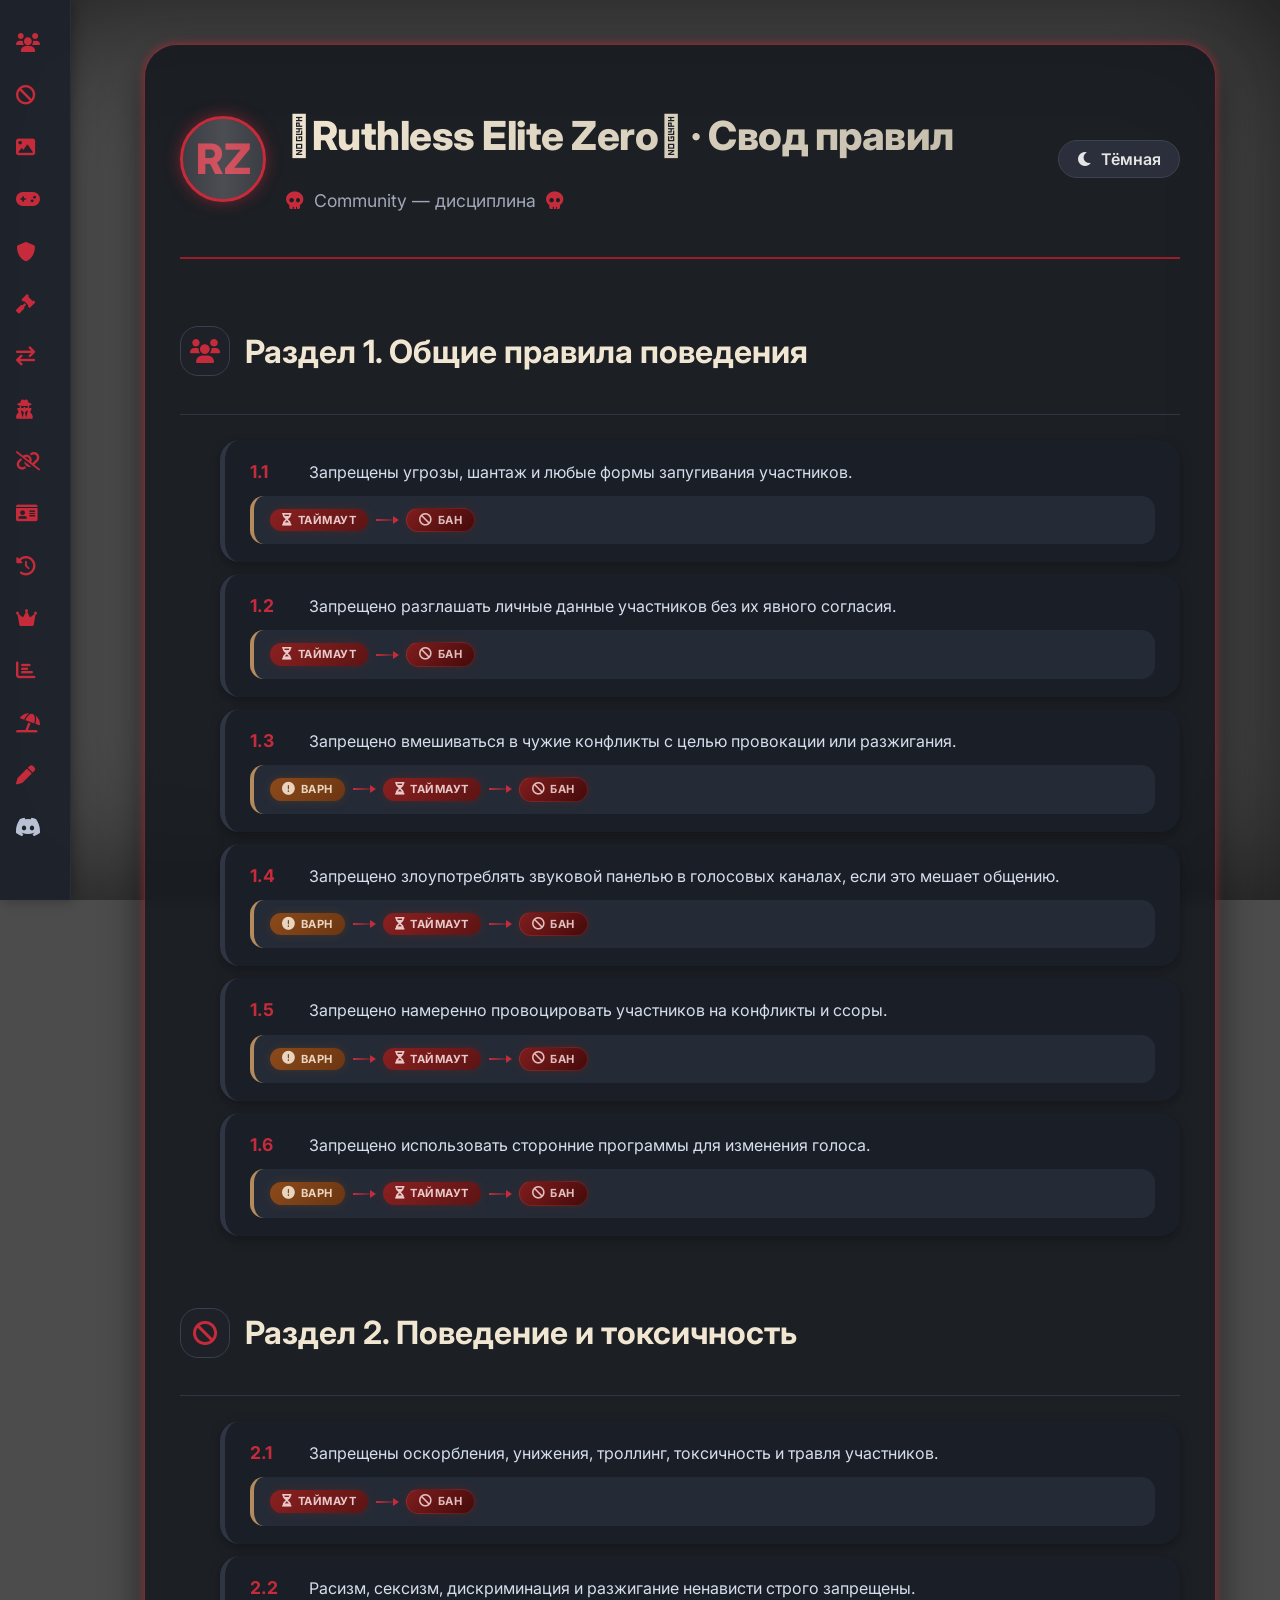
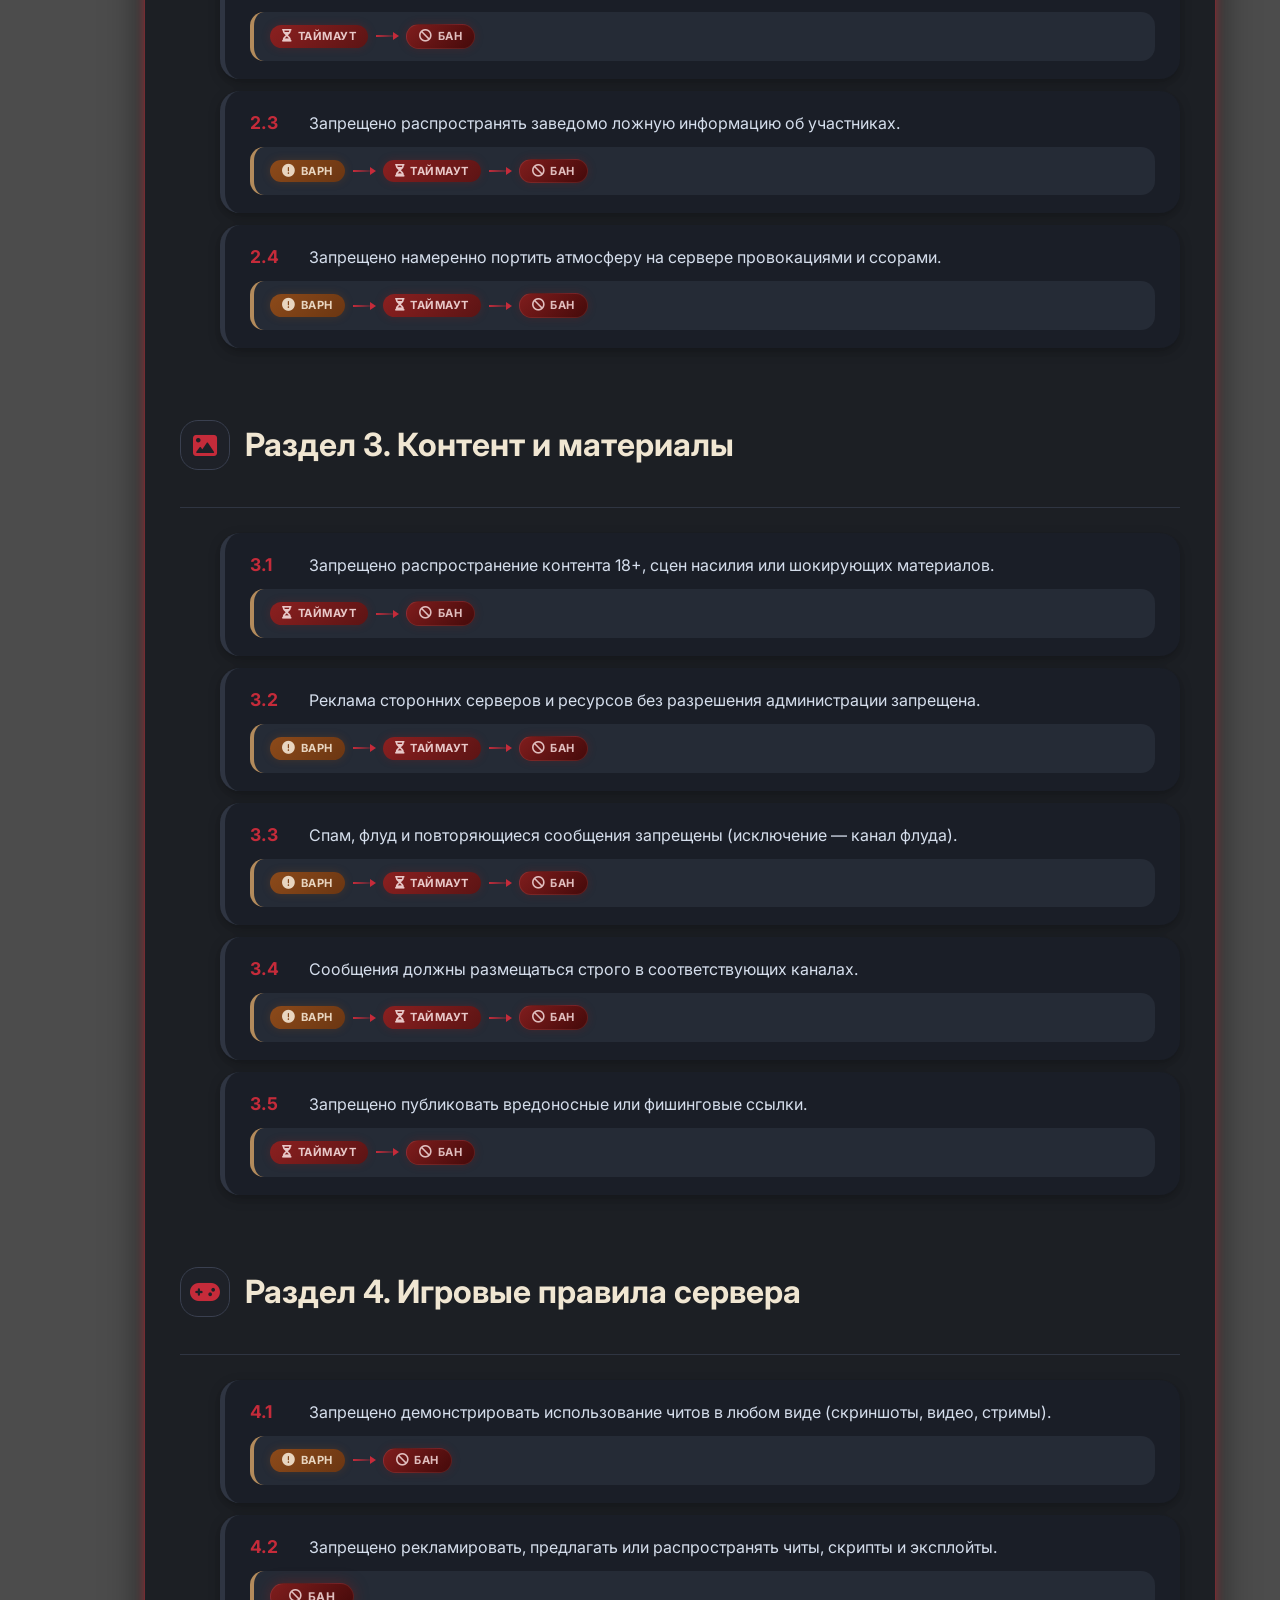
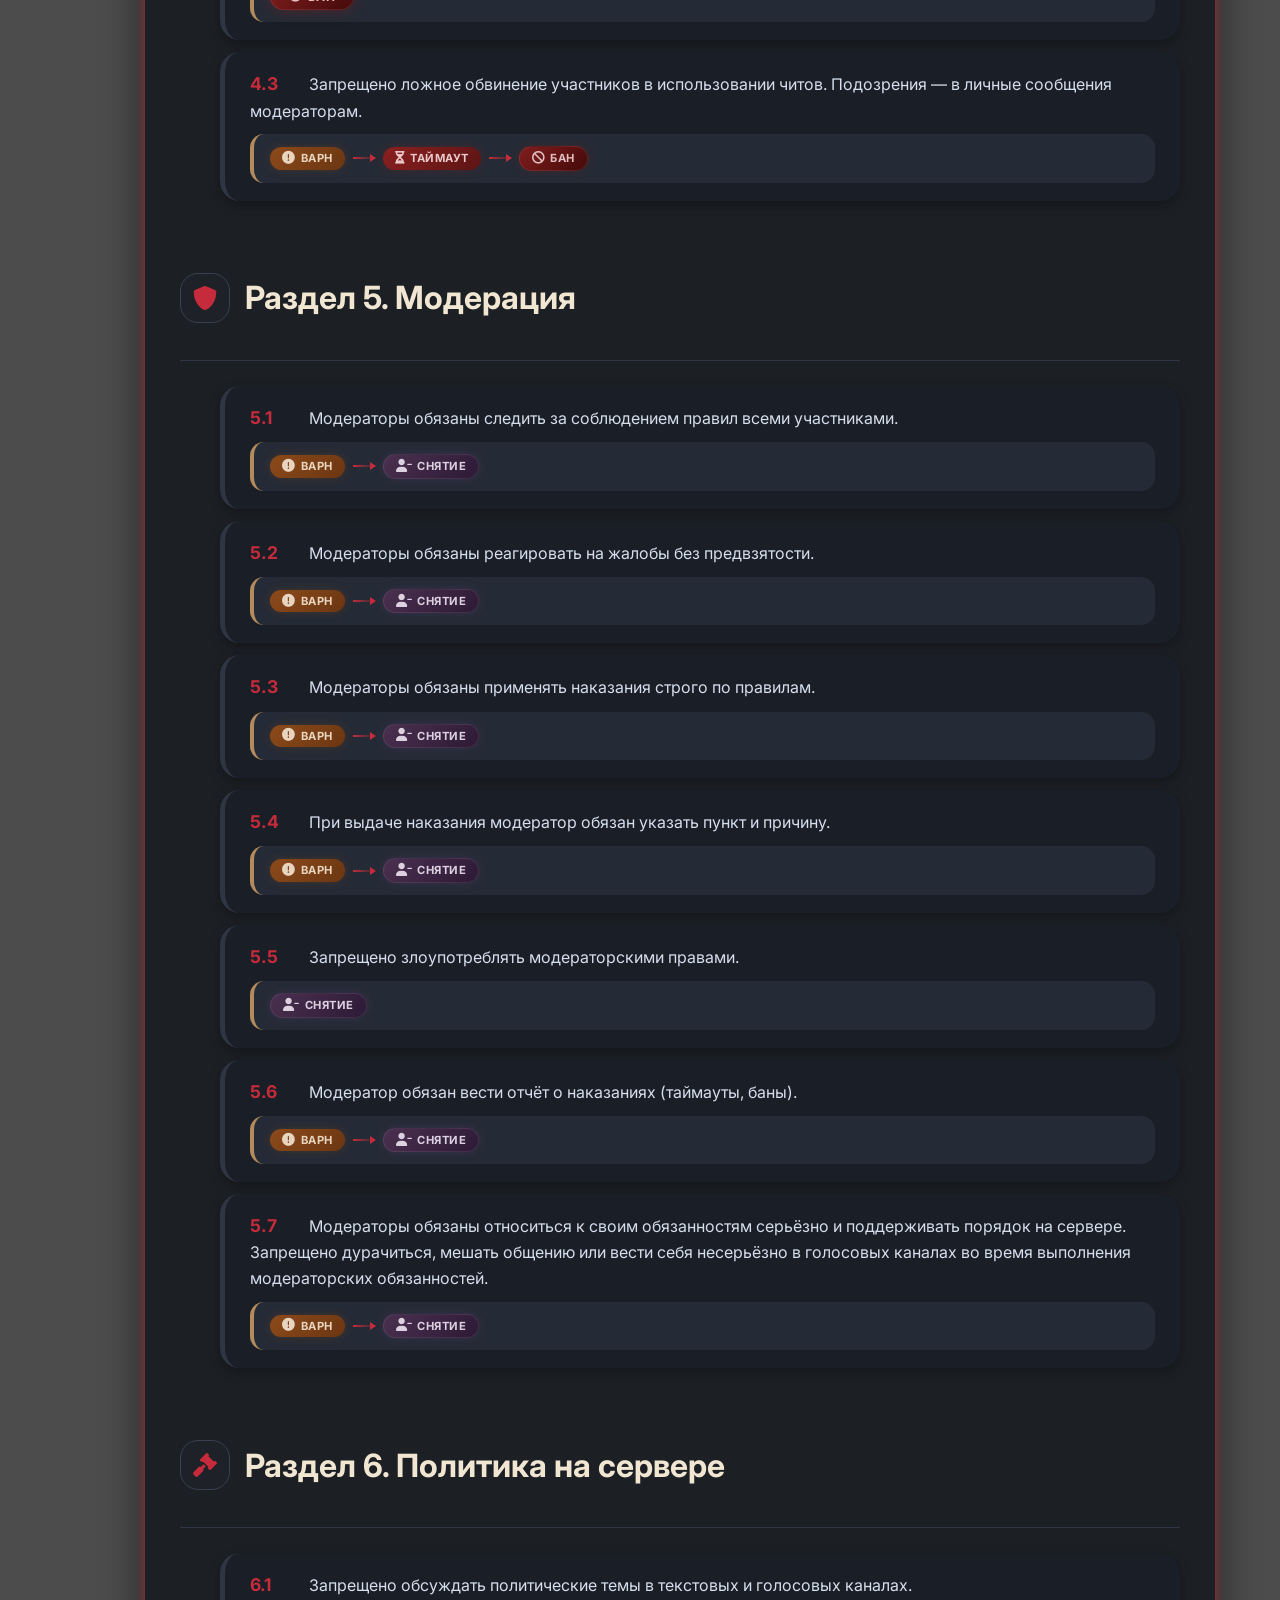
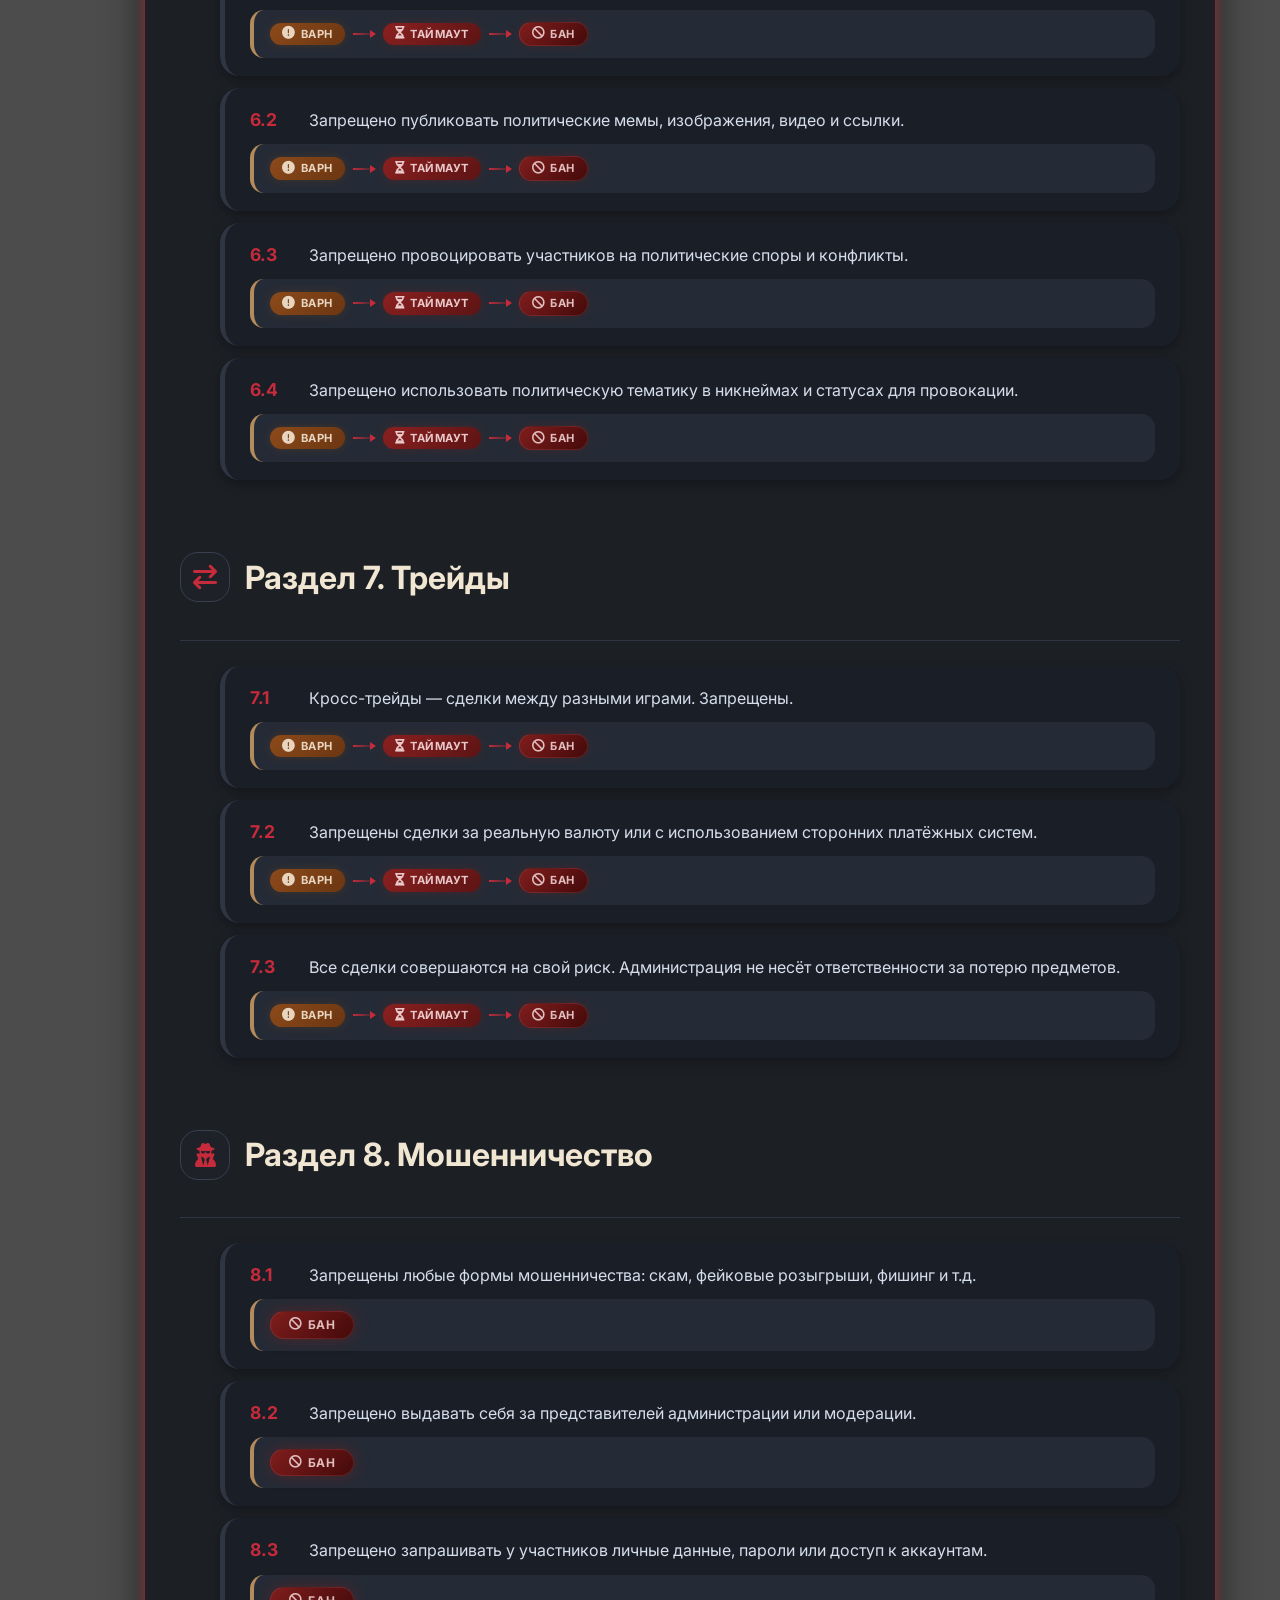
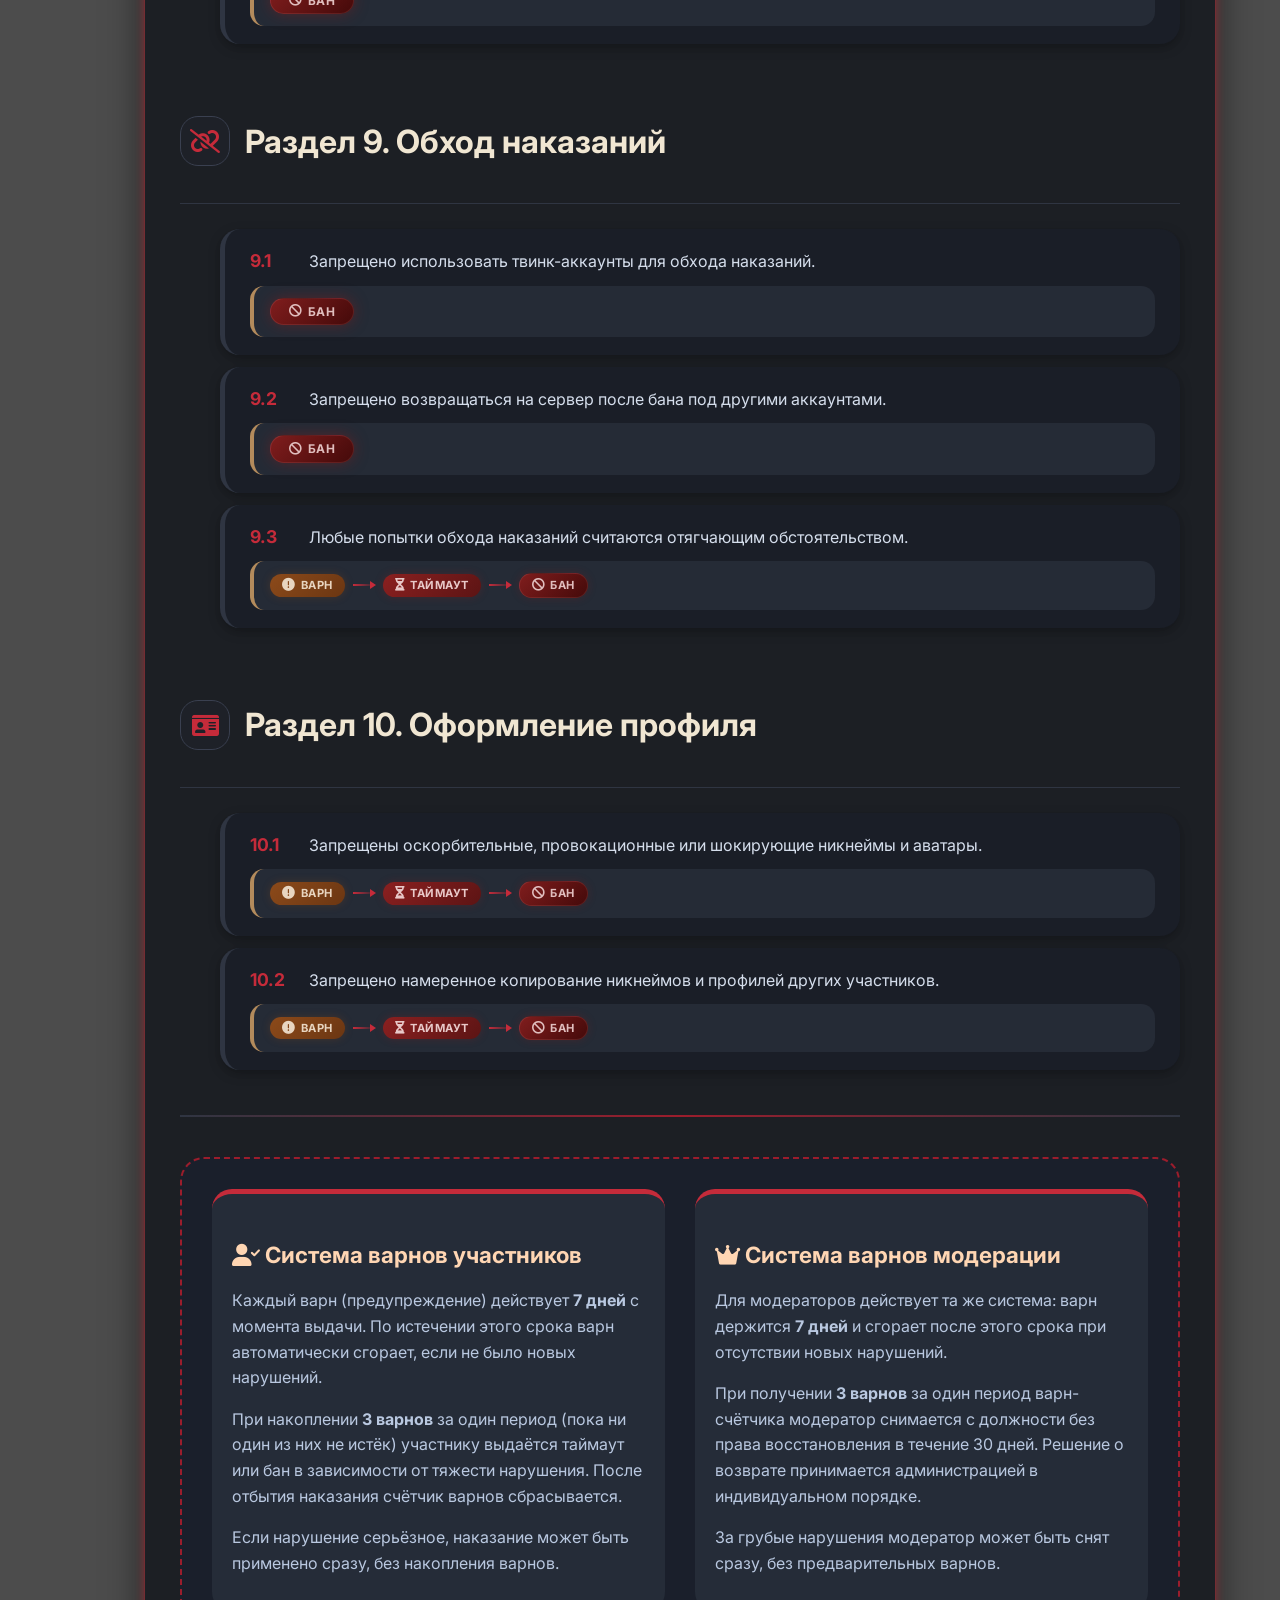
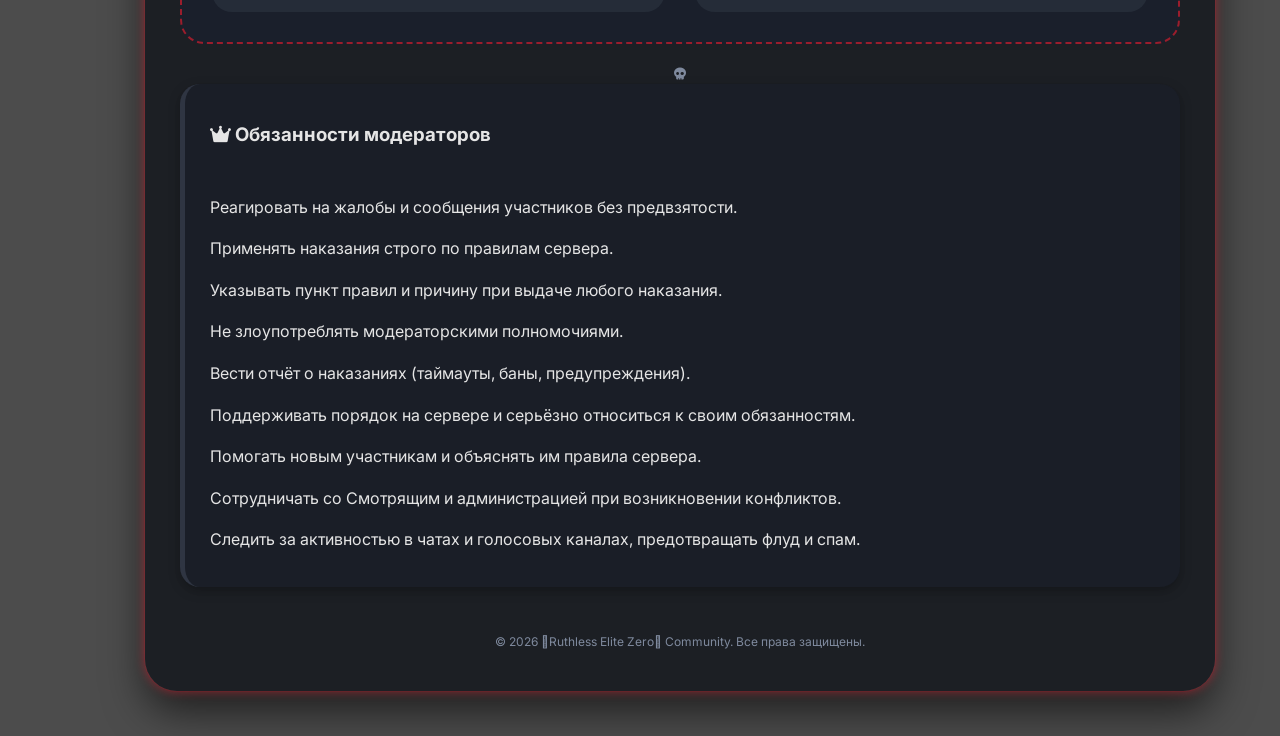
==== commit 5da6eb0c: "Update index.html" ====
--- a/index.html
+++ b/index.html
@@ -4,7 +4,7 @@
     <link rel="icon" type="image/png" href="https://i.imgur.com/AZKwJBP.png‎">
     <meta charset="UTF-8">
     <meta name="viewport" content="width=device-width, initial-scale=1.0">
-    <title>Правила сервера Requiem Zero </title>
+    <title>Правила клана 𖤐Ruthless Elite Zero𖤐 · Blox Fruits</title>
     <!-- Fonts & Icons -->
     <link rel="preconnect" href="https://fonts.googleapis.com">
     <link rel="preconnect" href="https://fonts.gstatic.com" crossorigin>
@@ -29,7 +29,7 @@
         </div>
 
         <div class="splash-icon">RZ</div>
-        <div class="splash-sub">Requiem Zero</div>
+        <div class="splash-sub">𖤐Ruthless Elite Zero𖤐</div>
         <div class="splash-text">
             <span class="clan-slogan">Дисциплина превыше всего</span>
             <span class="clan-tagline">⚔️ Rules & Info ⚔️</span>
@@ -51,6 +51,8 @@
             <li><a href="#section10"><i class="fa fa-id-card"></i><span>10. Оформление профиля</span></a></li>
             <li><a href="#expiration"><i class="fas fa-history"></i><span>Сроки погашения</span></a></li>
             <li><a href="#Moder"><i class="fas fa-crown"></i><span>Обязанности</span></a></li>
+            <li><a href="activity.html"><i class="fas fa-chart-bar"></i><span>Активность</span></a></li>
+            <li><a href="vacation.html"><i class="fas fa-umbrella-beach"></i><span>Отпуск</span></a></li>
             <li class="has-submenu">
                 <a href="#"><i class="fas fa-pen"></i><span>Applications</span></a>
                 <ul class="submenu">
@@ -74,7 +76,7 @@
         <div class="clan-header">
             <div class="clan-icon">RZ</div>
             <div class="clan-title">
-                <h1>Requiem Zero · Свод правил</h1>
+                <h1>𖤐Ruthless Elite Zero𖤐 · Свод правил</h1>
                 <p><i class="fas fa-skull" aria-hidden="true"></i> Community — дисциплина <i class="fas fa-skull" aria-hidden="true"></i></p>
             </div>
             <div class="theme-switch-wrapper">
@@ -300,7 +302,7 @@
 
         })();
     </script>
-    <div class="footer-note">© 2026 Requiem Zero Community. Все права защищены.</div>
+    <div class="footer-note">© 2026 𖤐Ruthless Elite Zero𖤐 Community. Все права защищены.</div>
 </body>
 </html>
 
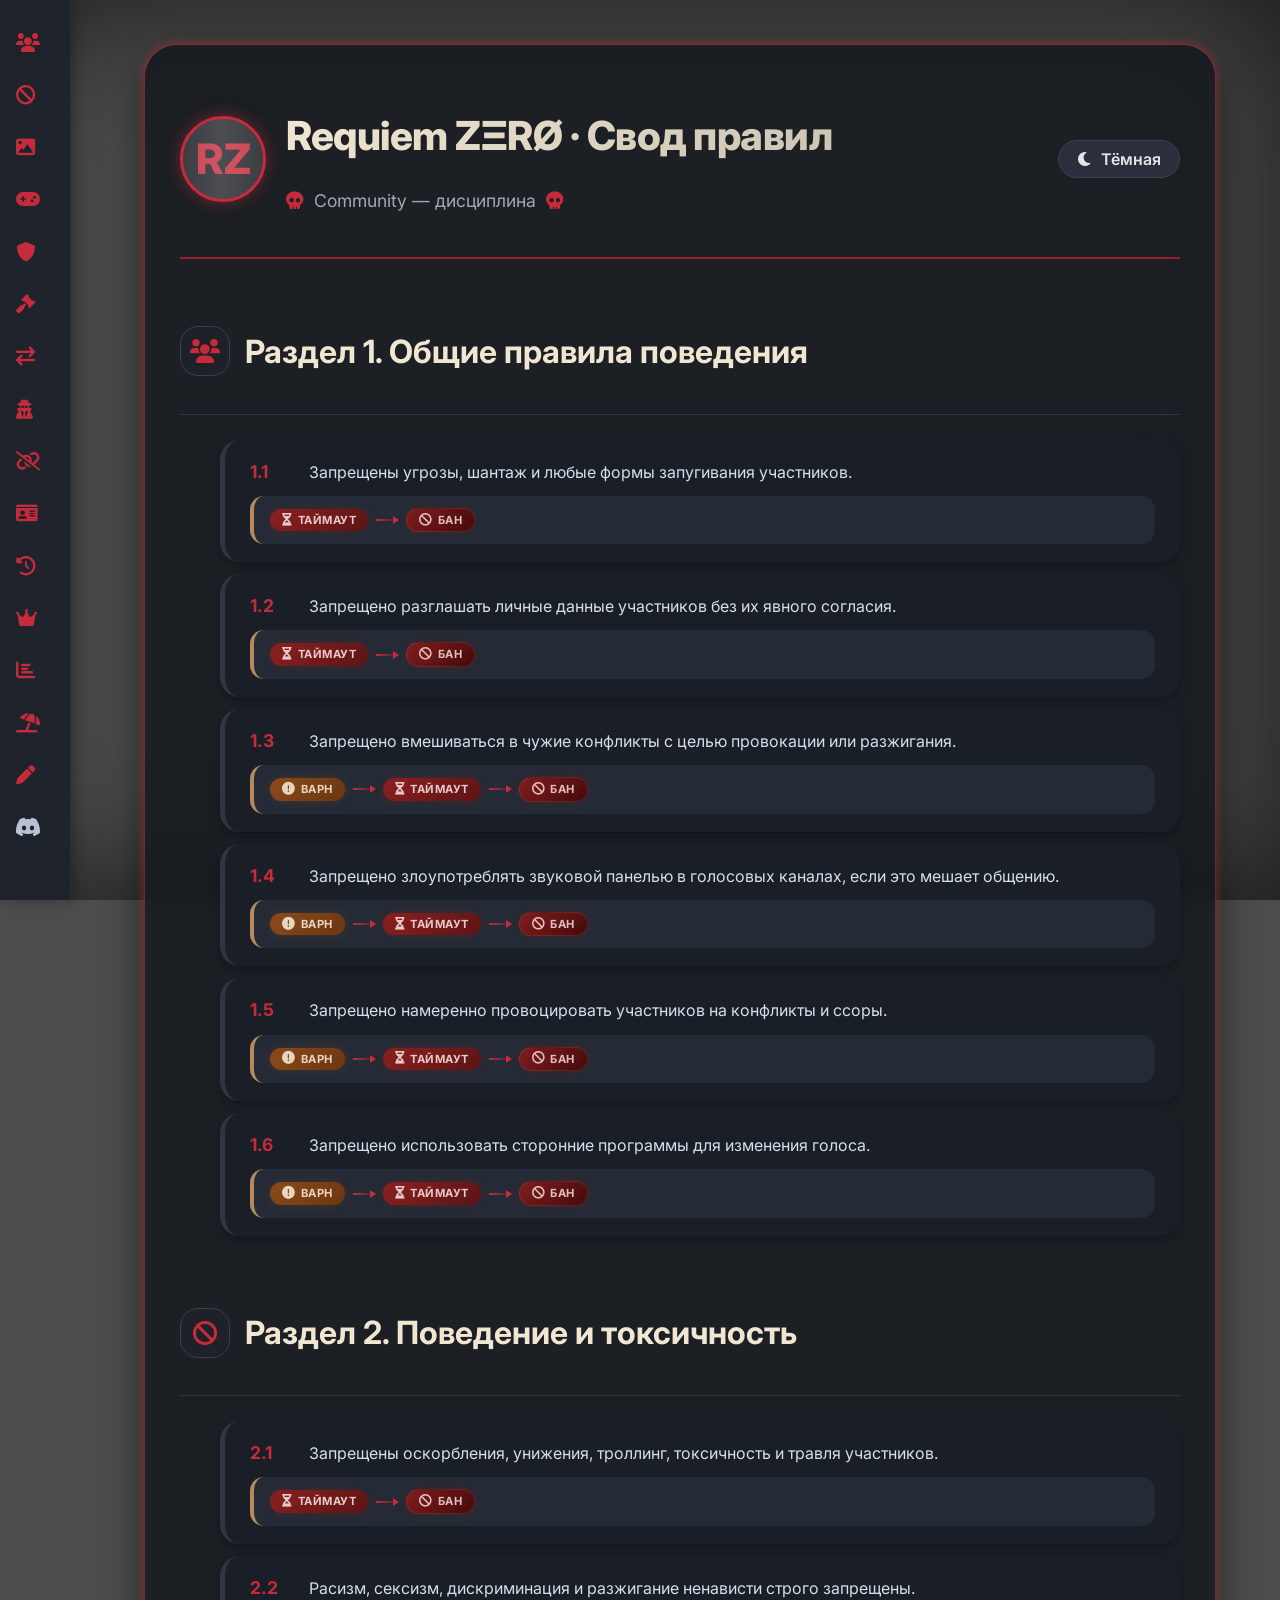
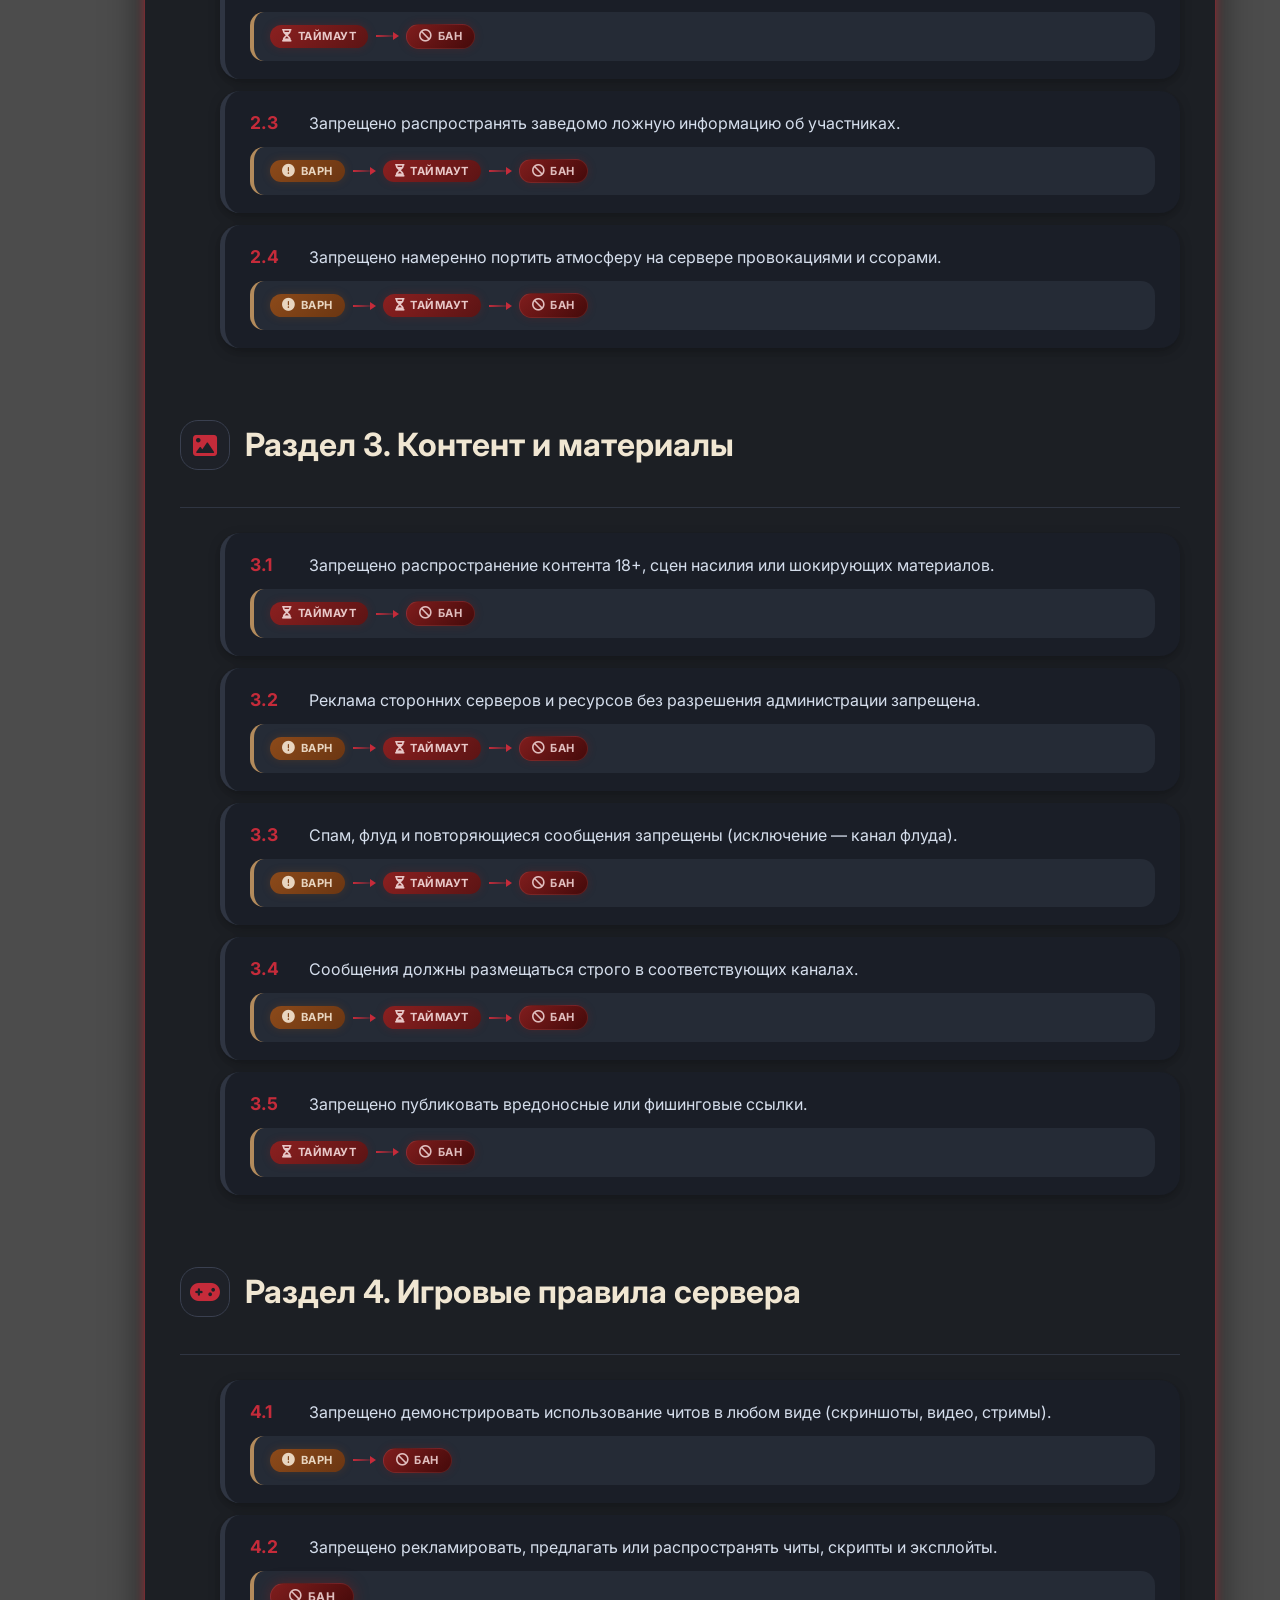
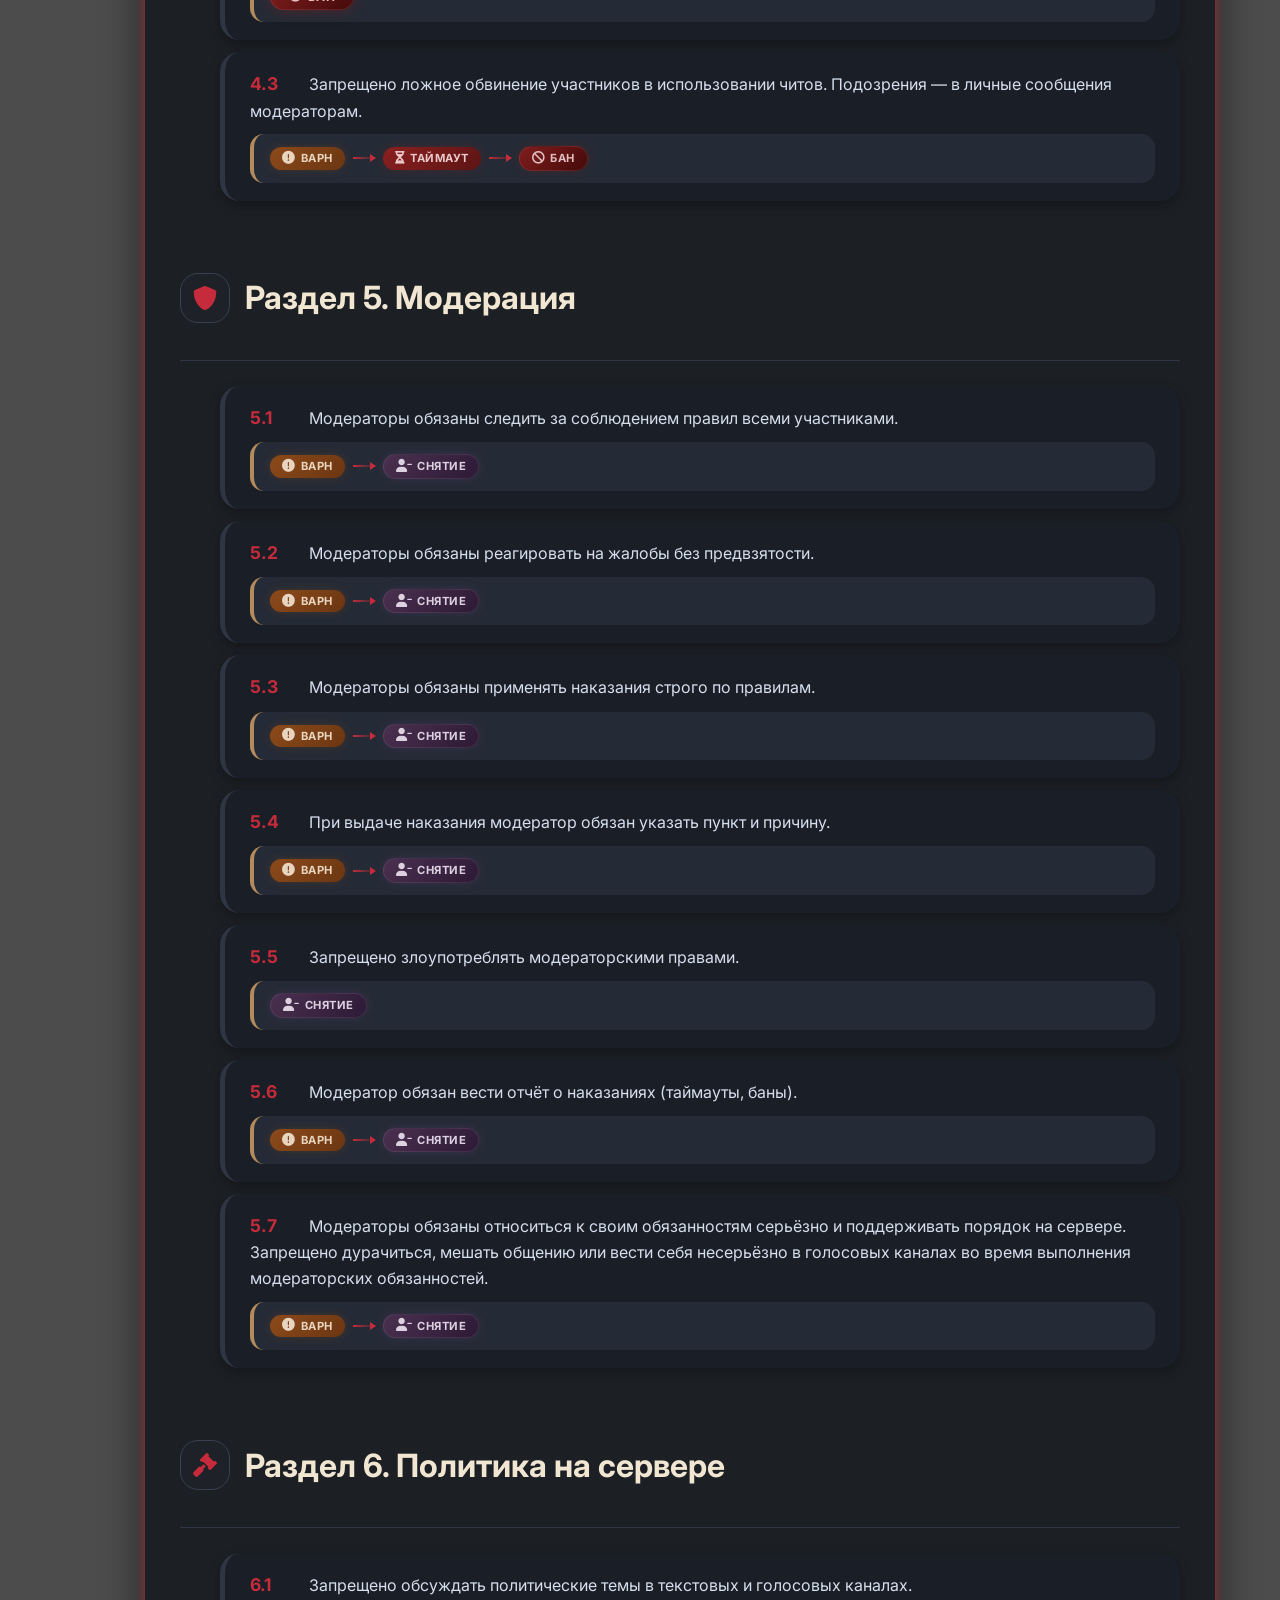
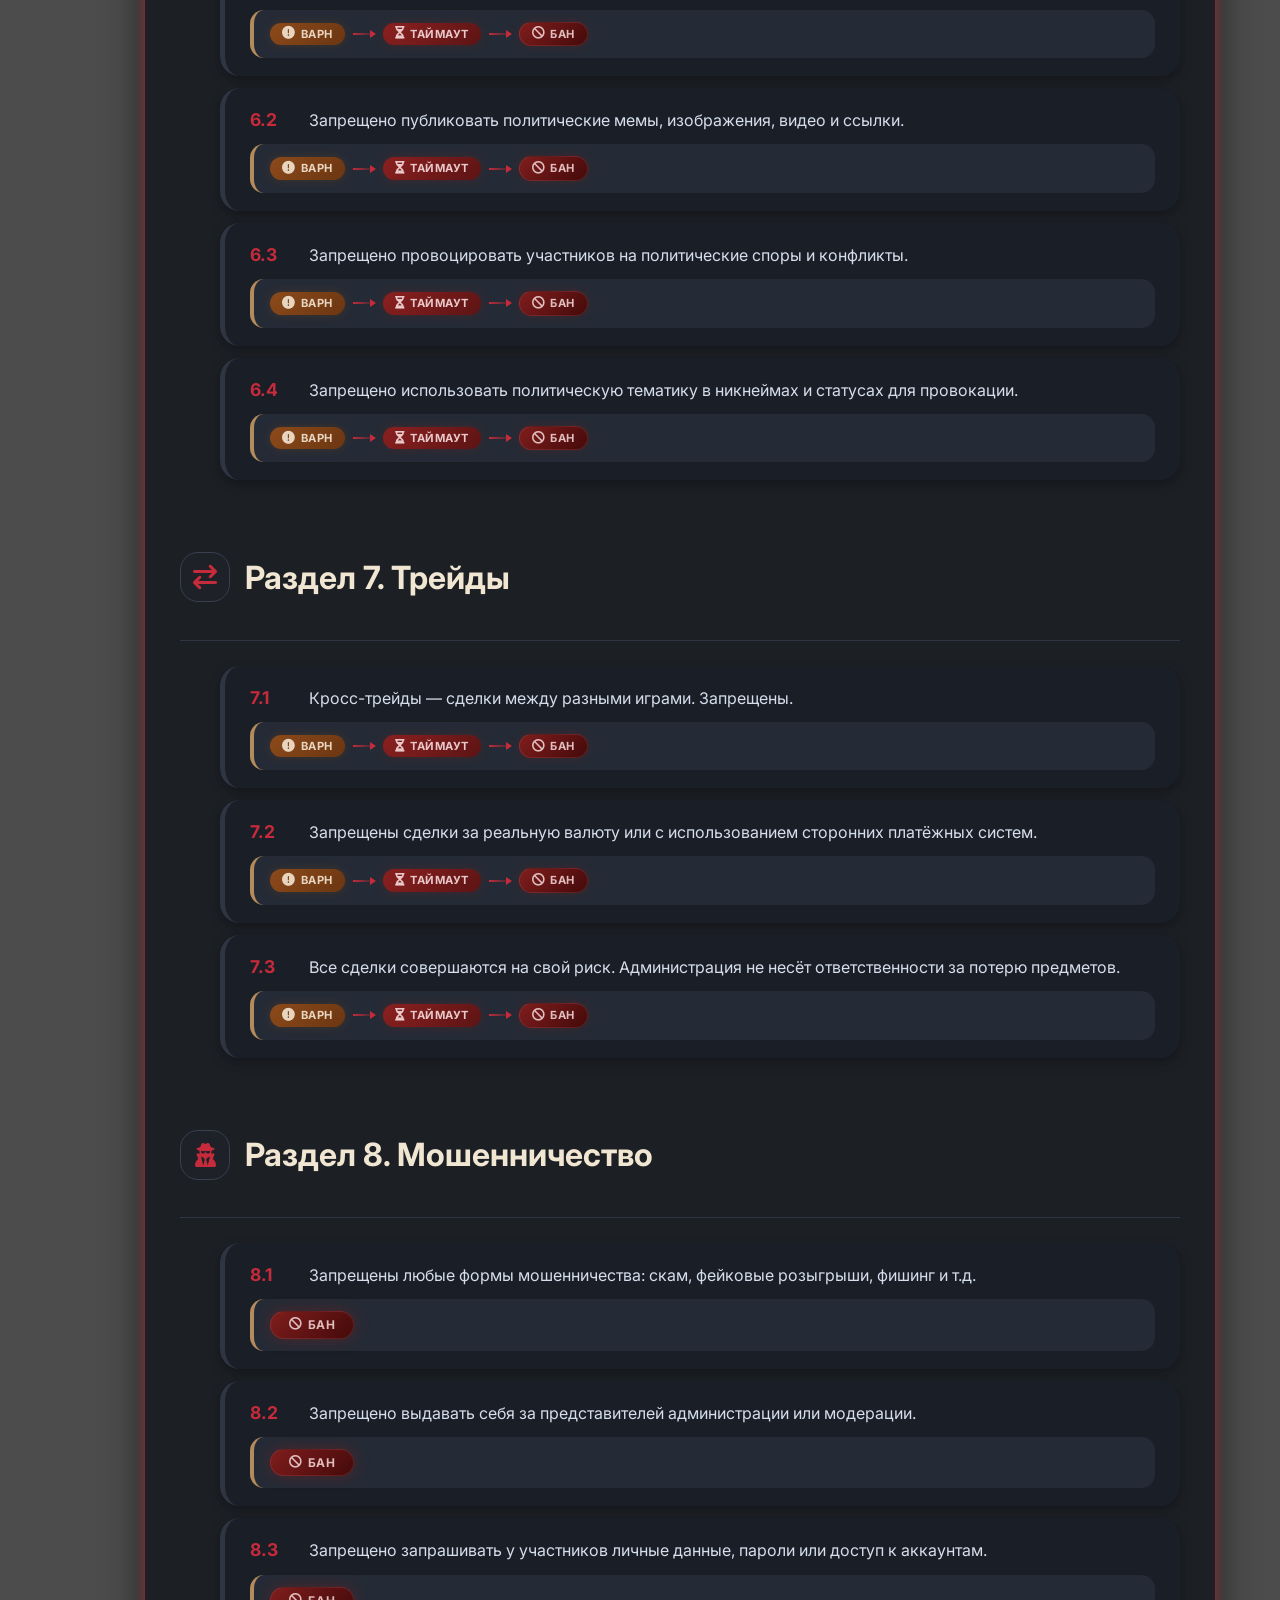
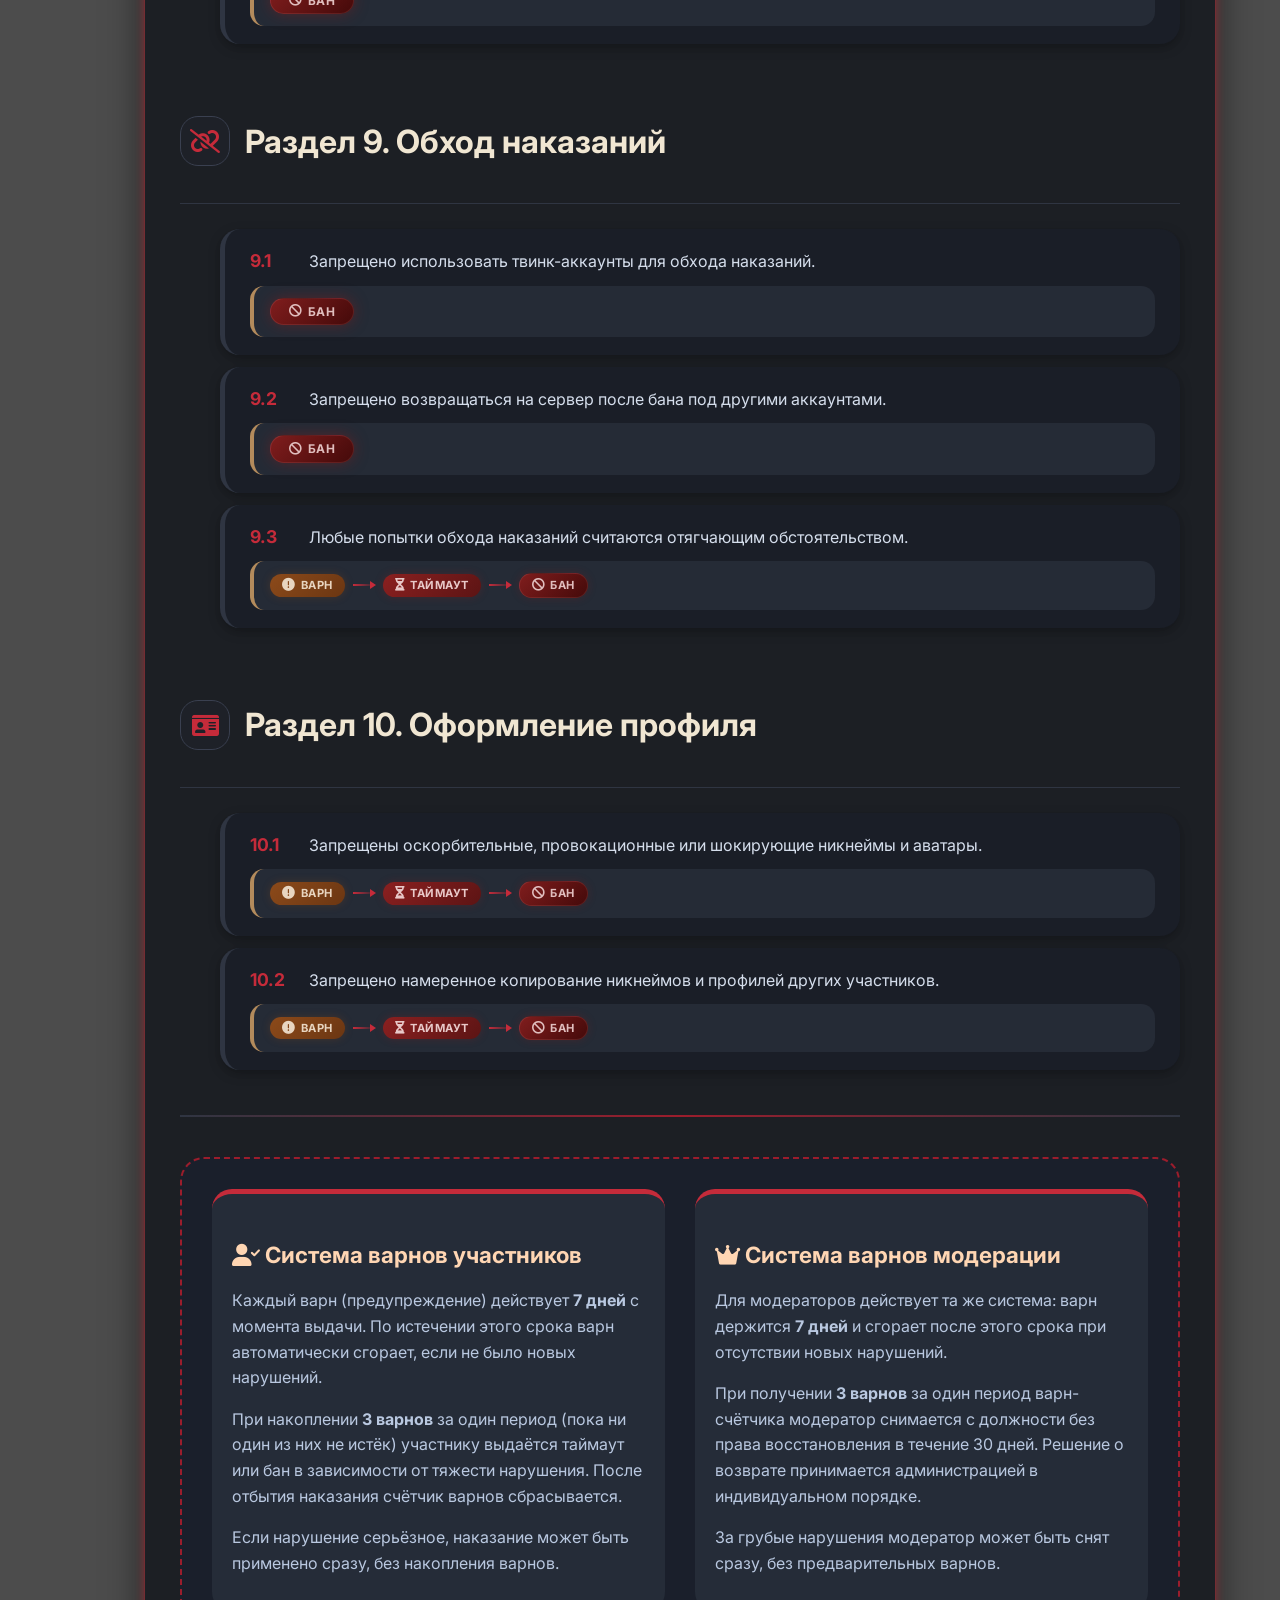
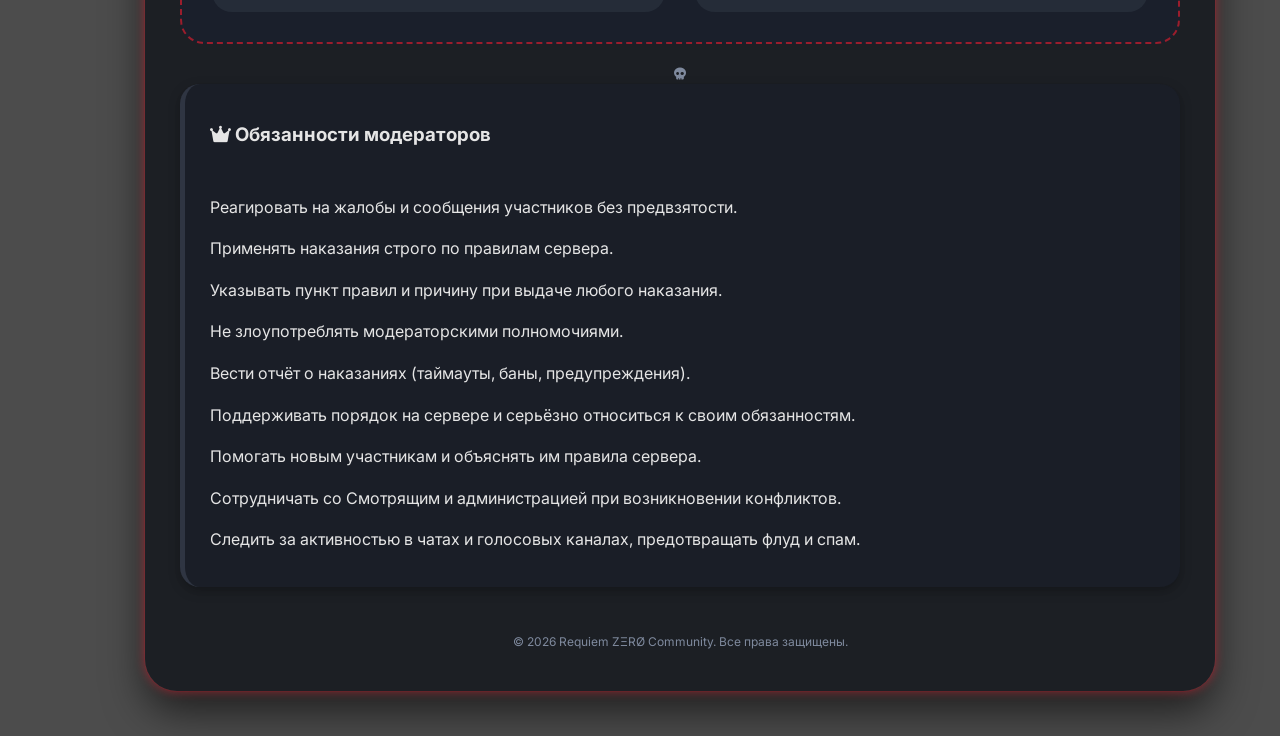
==== commit be2d60f1: "Update index.html" ====
--- a/index.html
+++ b/index.html
@@ -4,7 +4,7 @@
     <link rel="icon" type="image/png" href="https://i.imgur.com/AZKwJBP.png‎">
     <meta charset="UTF-8">
     <meta name="viewport" content="width=device-width, initial-scale=1.0">
-    <title>Правила клана 𖤐Ruthless Elite Zero𖤐 · Blox Fruits</title>
+    <title>Правила сервера Requiem ZΞRØ</title>
     <!-- Fonts & Icons -->
     <link rel="preconnect" href="https://fonts.googleapis.com">
     <link rel="preconnect" href="https://fonts.gstatic.com" crossorigin>
@@ -29,7 +29,7 @@
         </div>
 
         <div class="splash-icon">RZ</div>
-        <div class="splash-sub">𖤐Ruthless Elite Zero𖤐</div>
+        <div class="splash-sub">Requiem ZΞRØ</div>
         <div class="splash-text">
             <span class="clan-slogan">Дисциплина превыше всего</span>
             <span class="clan-tagline">⚔️ Rules & Info ⚔️</span>
@@ -76,7 +76,7 @@
         <div class="clan-header">
             <div class="clan-icon">RZ</div>
             <div class="clan-title">
-                <h1>𖤐Ruthless Elite Zero𖤐 · Свод правил</h1>
+                <h1>Requiem ZΞRØ · Свод правил</h1>
                 <p><i class="fas fa-skull" aria-hidden="true"></i> Community — дисциплина <i class="fas fa-skull" aria-hidden="true"></i></p>
             </div>
             <div class="theme-switch-wrapper">
@@ -302,7 +302,7 @@
 
         })();
     </script>
-    <div class="footer-note">© 2026 𖤐Ruthless Elite Zero𖤐 Community. Все права защищены.</div>
+    <div class="footer-note">© 2026 Requiem ZΞRØ Community. Все права защищены.</div>
 </body>
 </html>
 
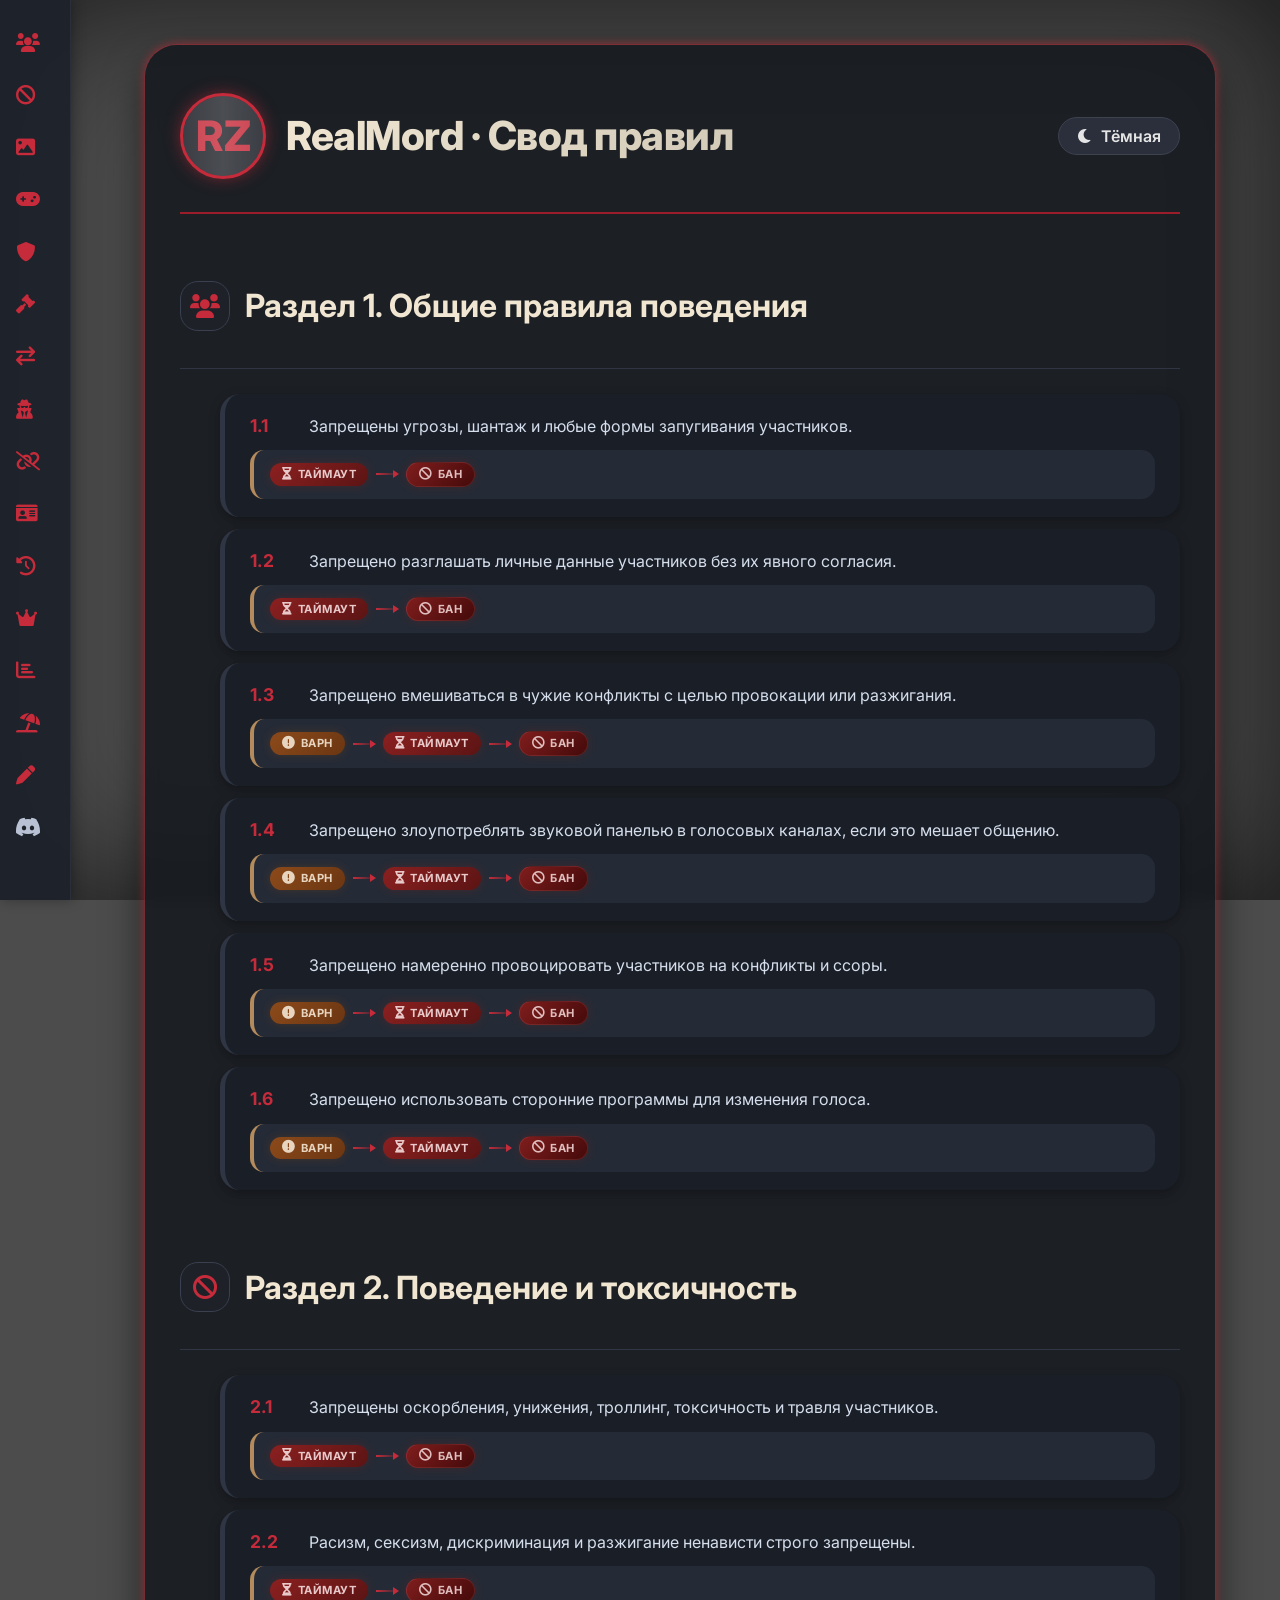
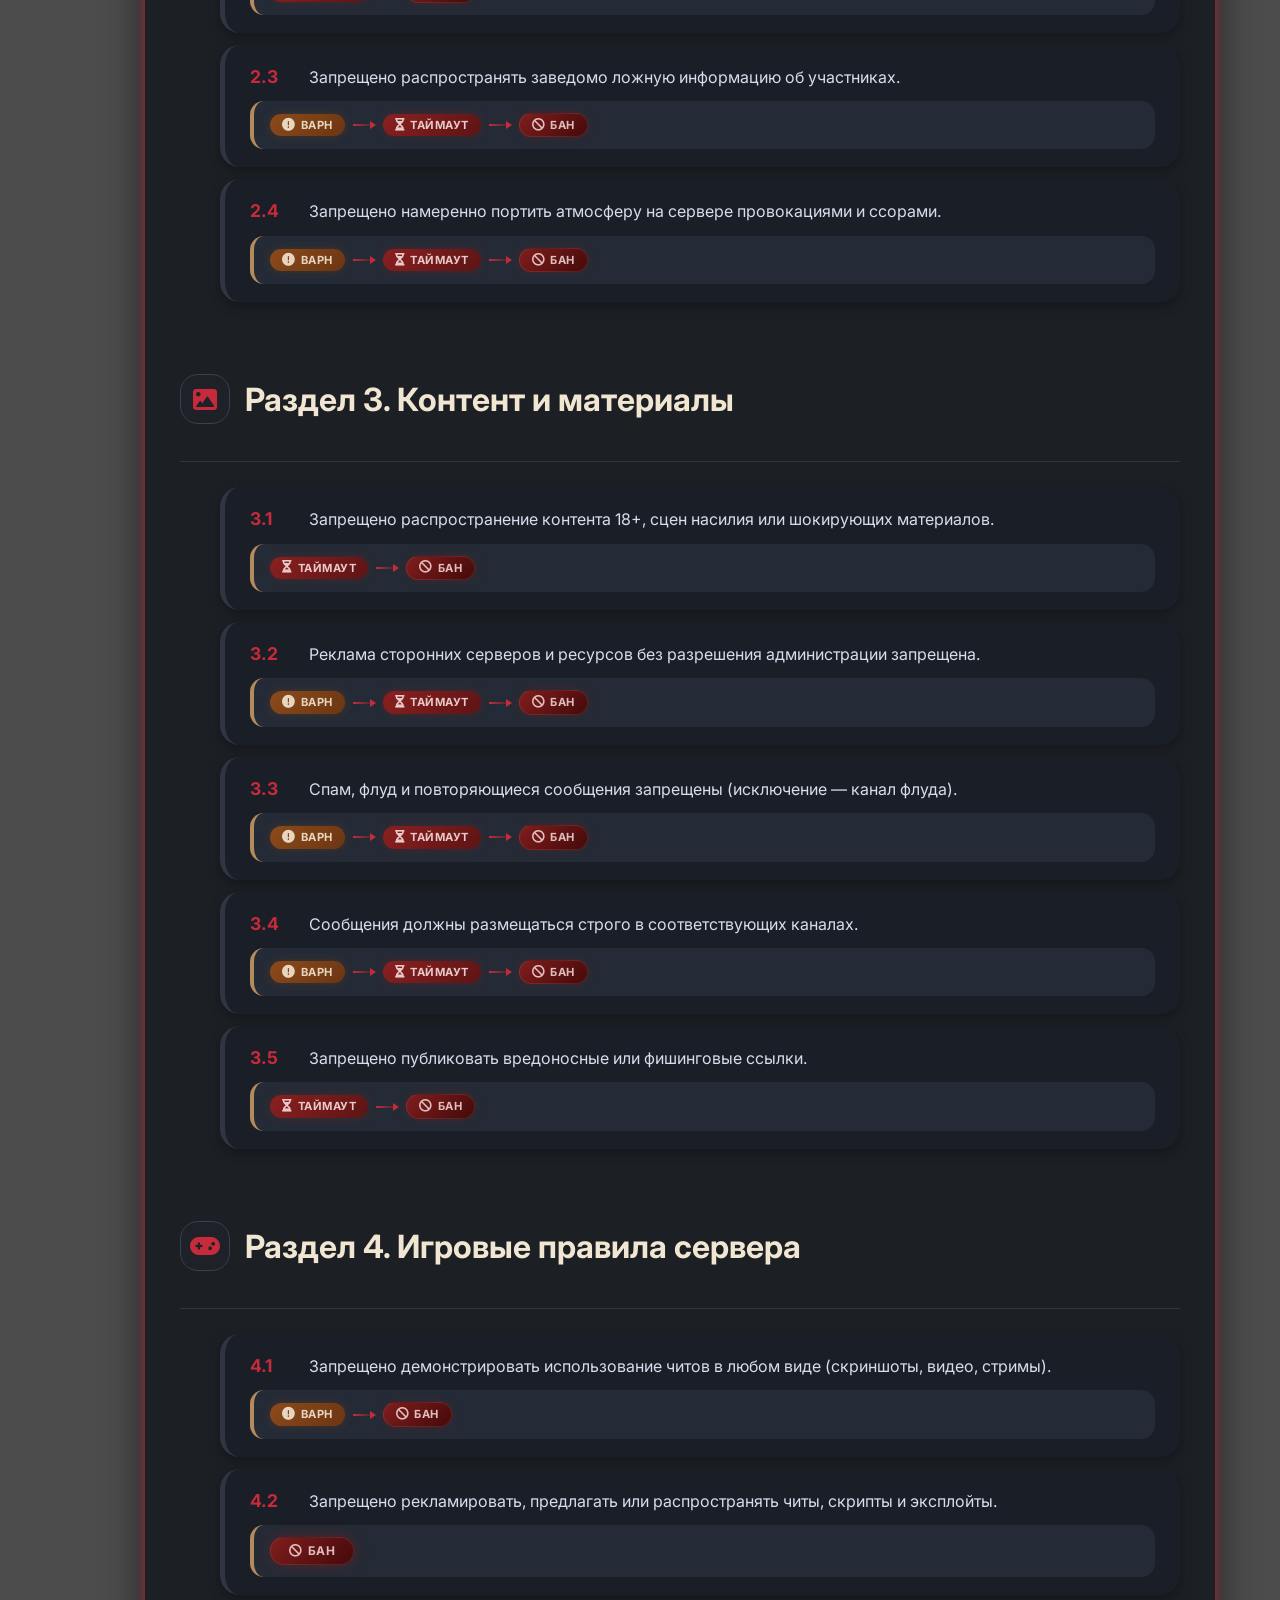
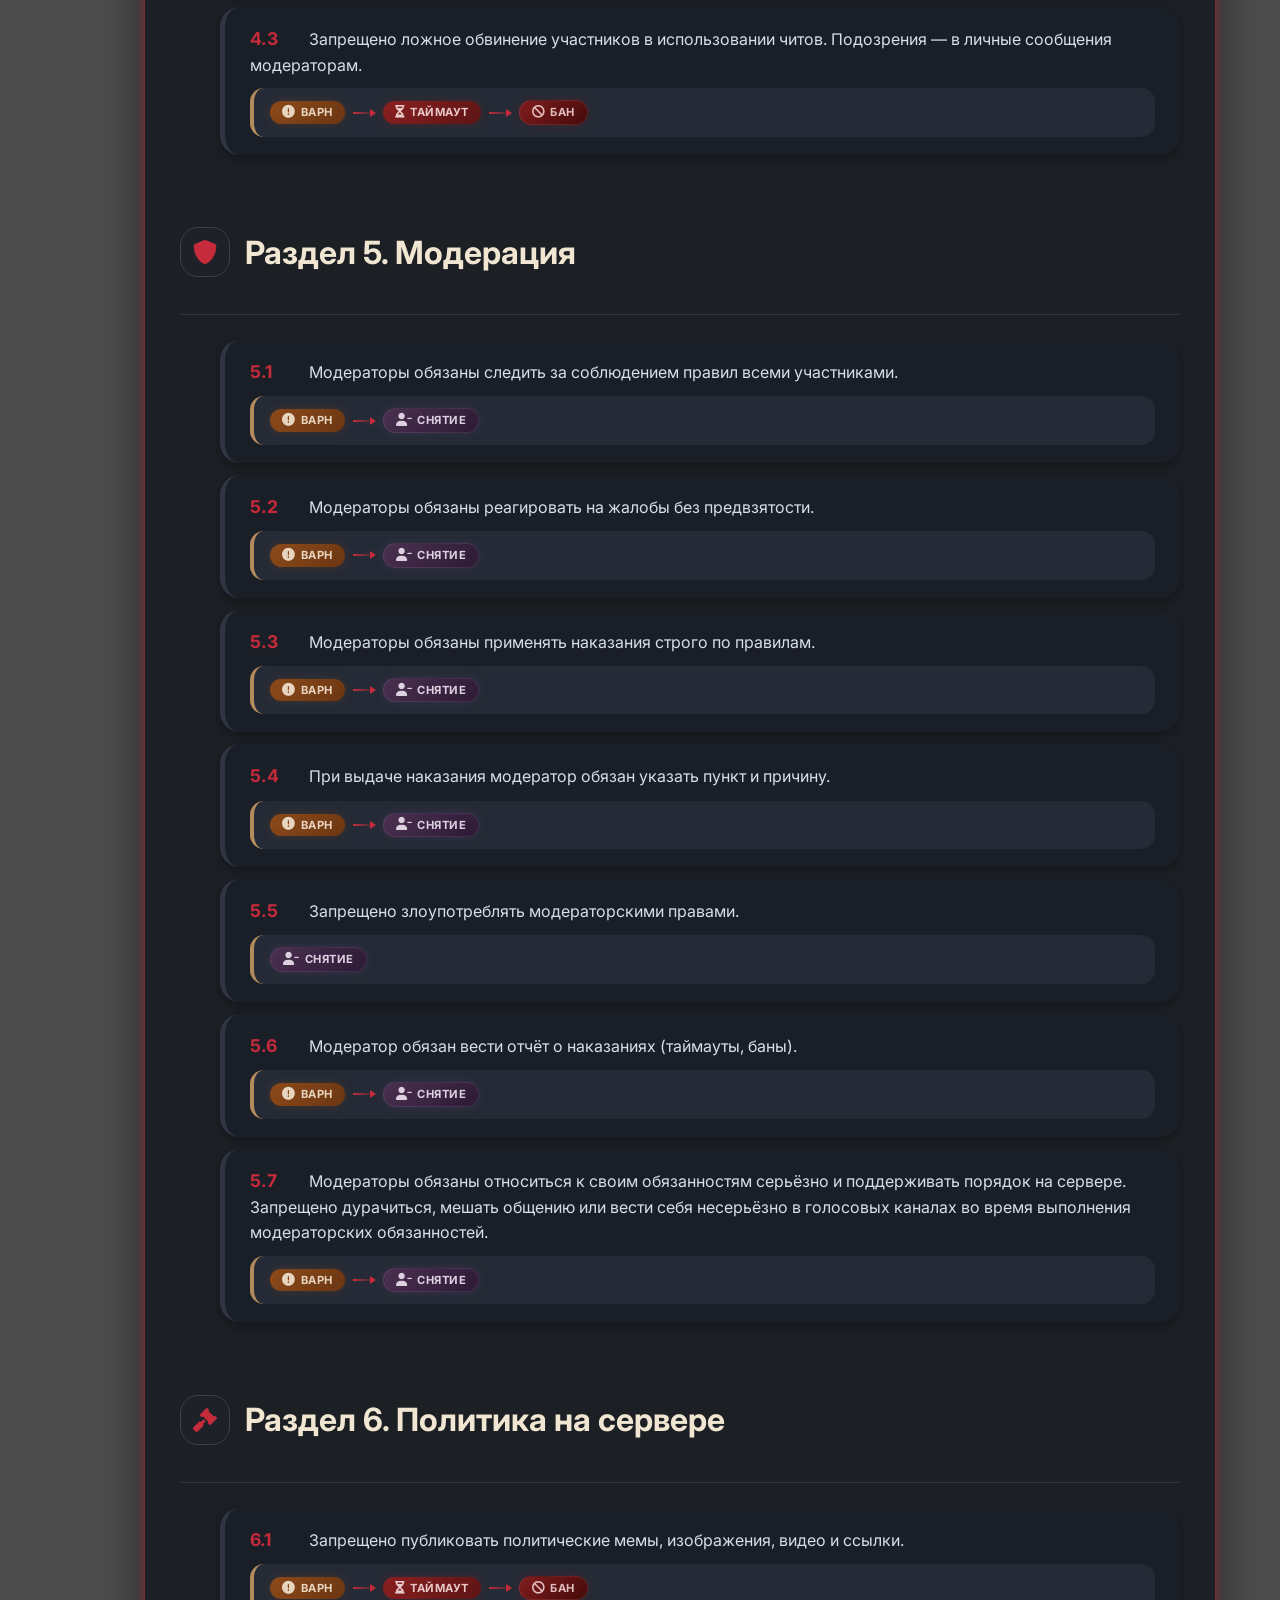
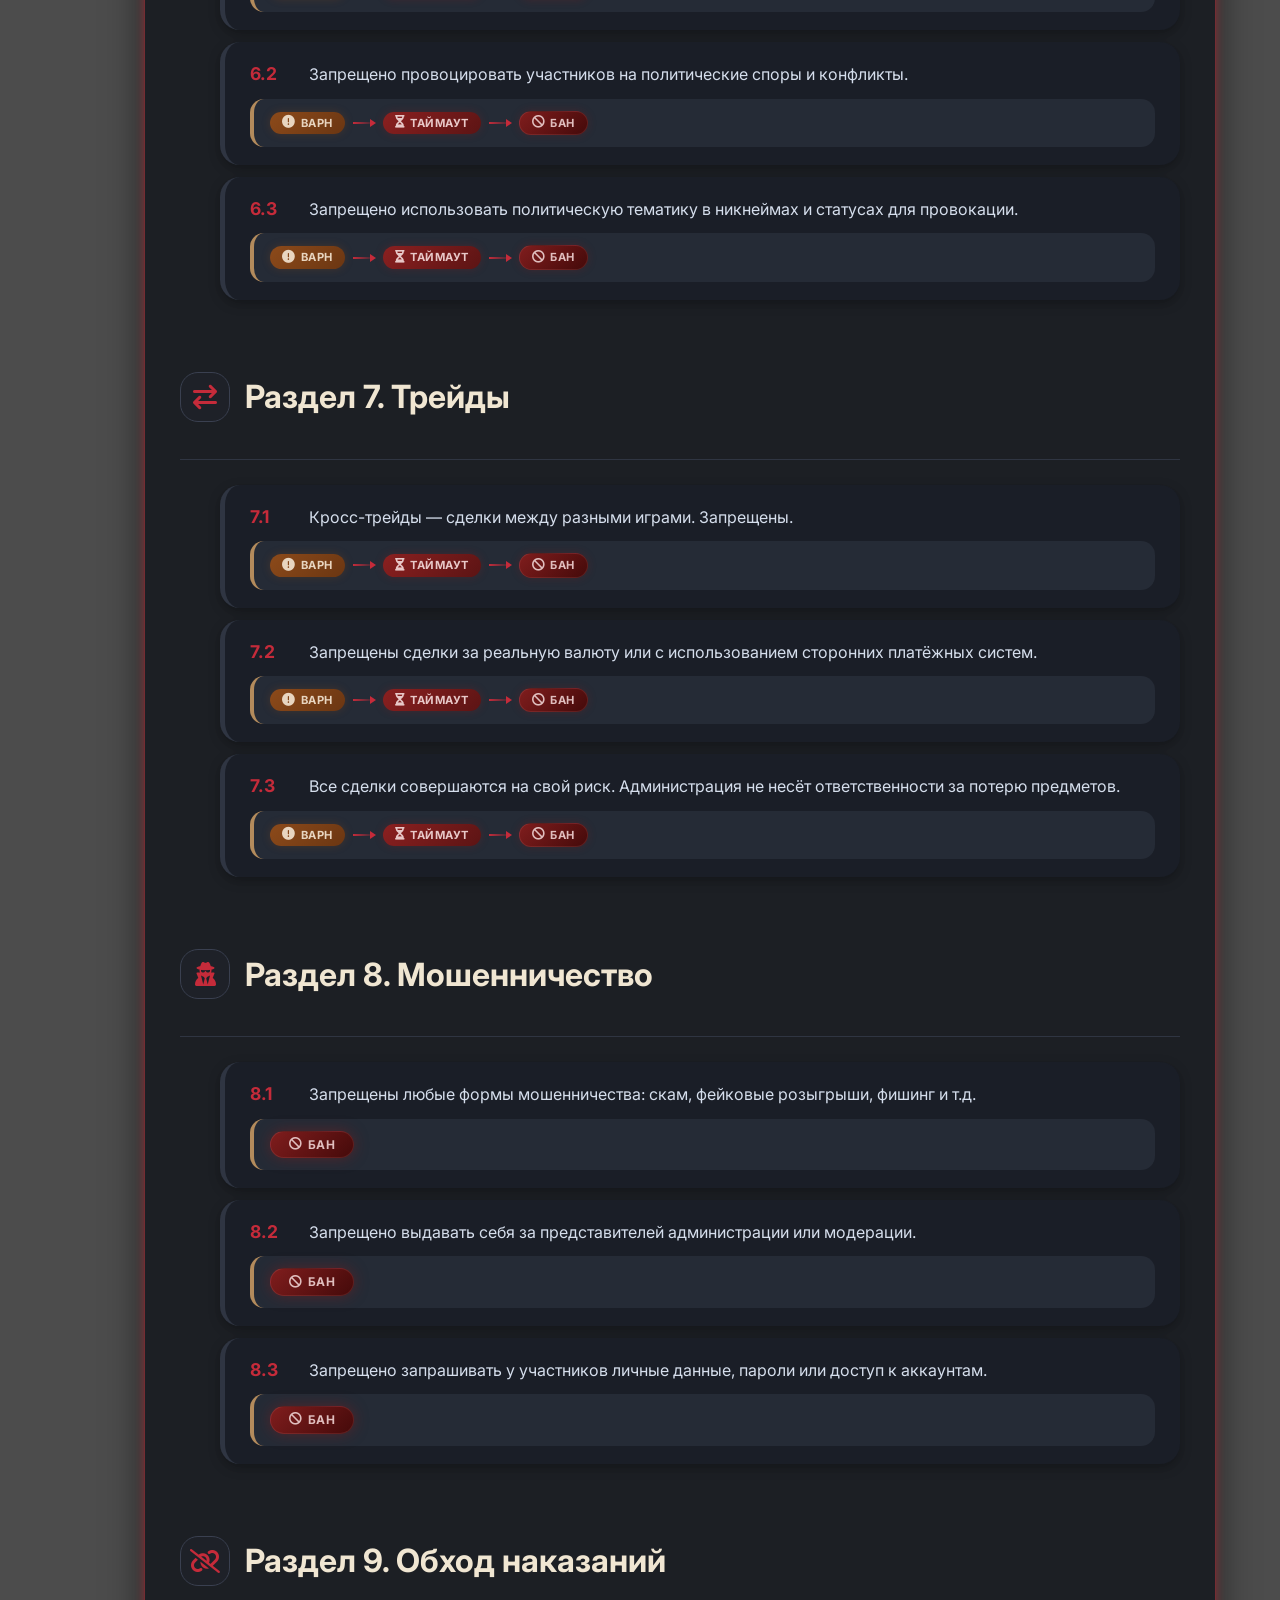
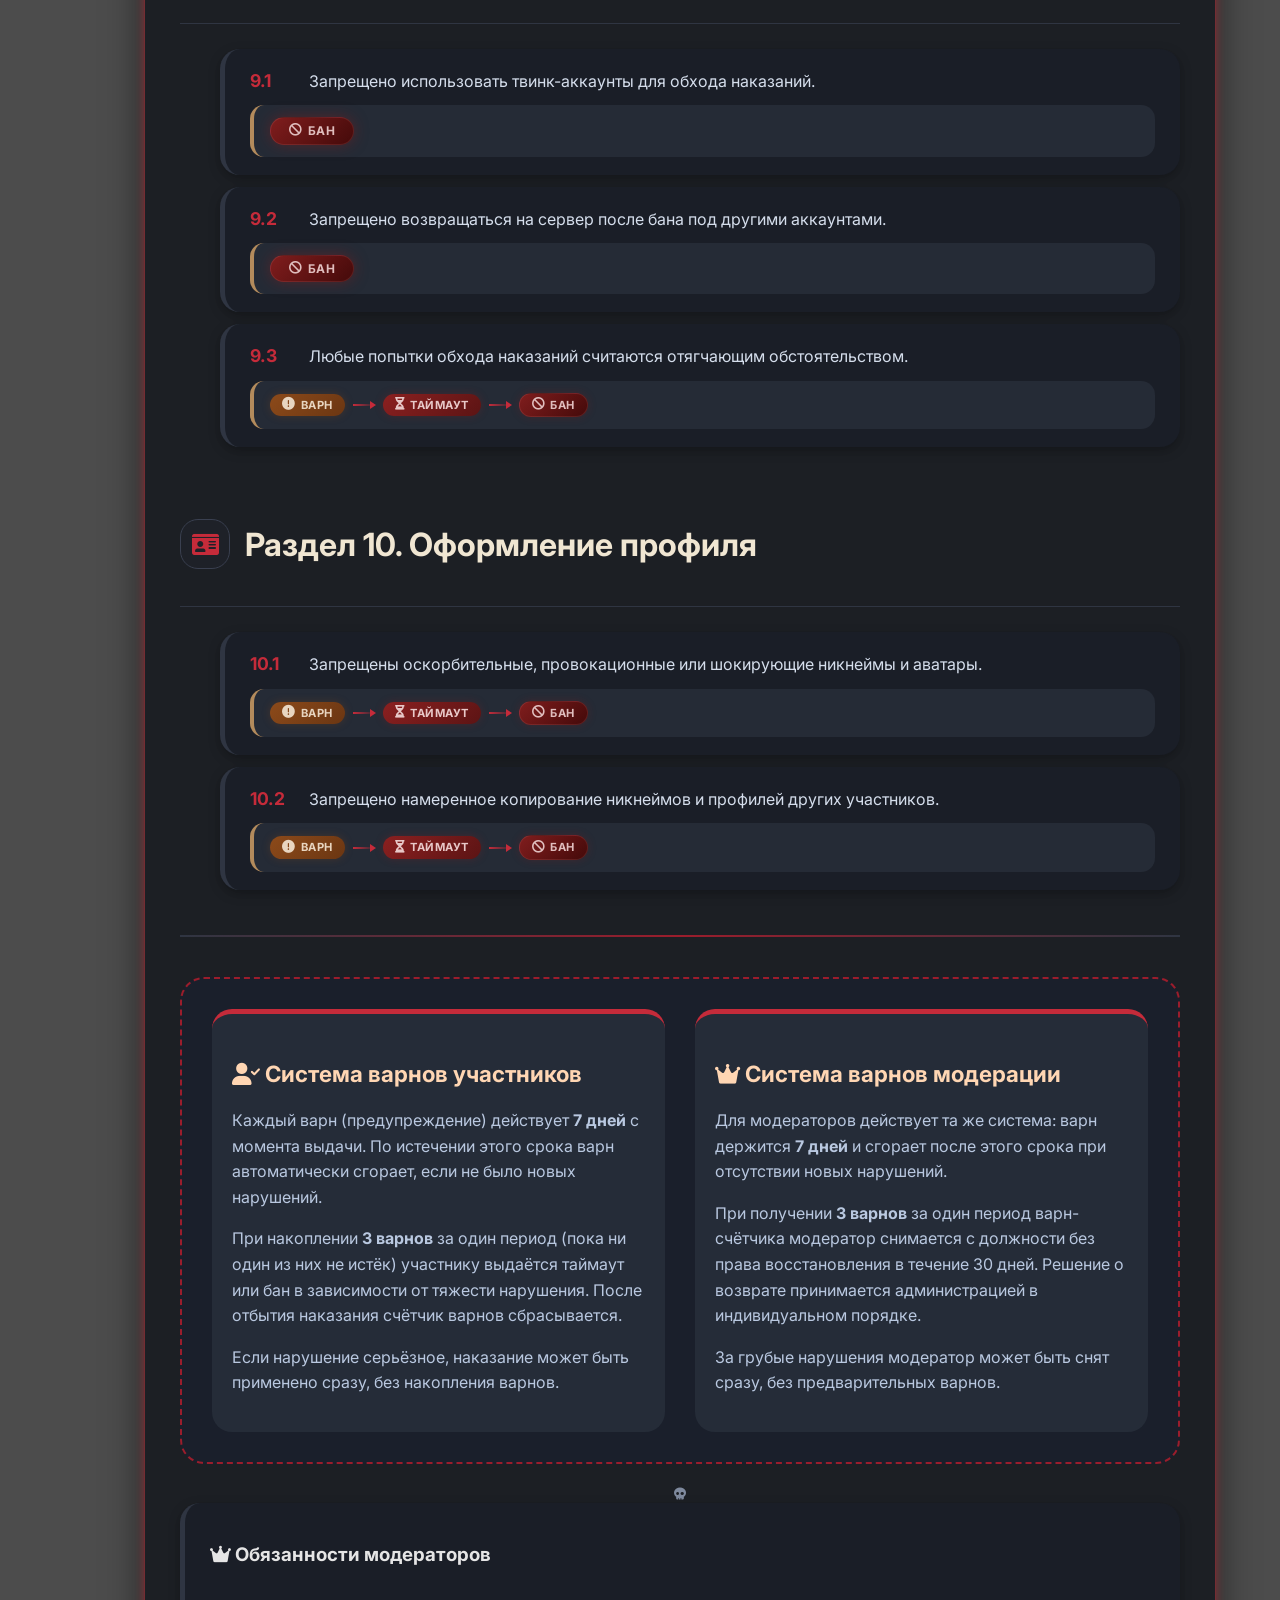
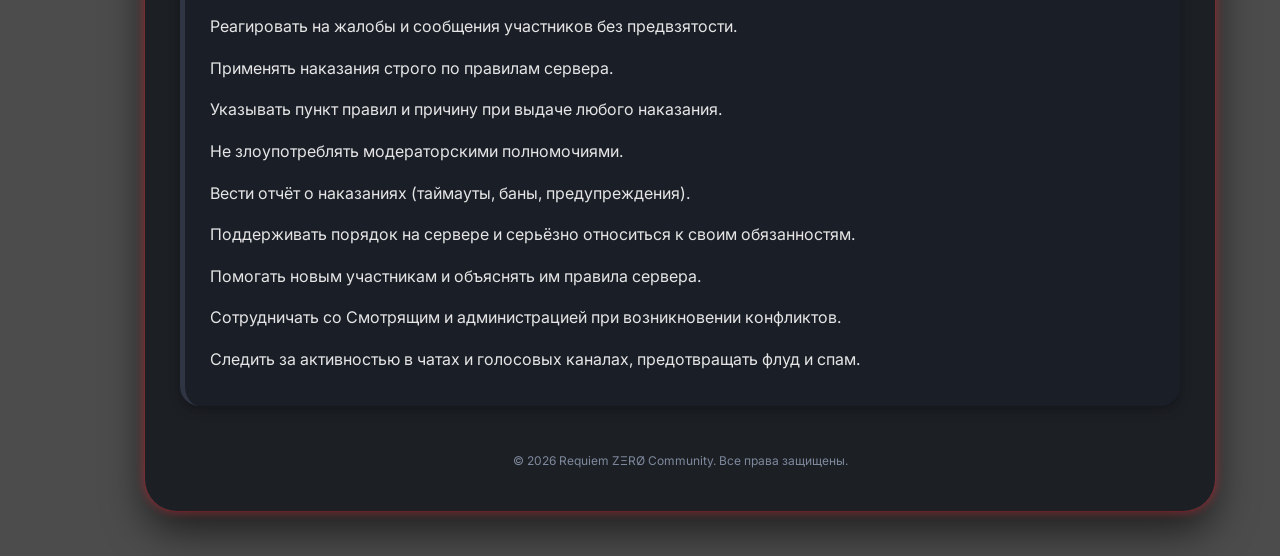
==== commit 22021d91: "Update index.html" ====
--- a/index.html
+++ b/index.html
@@ -4,7 +4,7 @@
     <link rel="icon" type="image/png" href="https://i.imgur.com/AZKwJBP.png‎">
     <meta charset="UTF-8">
     <meta name="viewport" content="width=device-width, initial-scale=1.0">
-    <title>Правила сервера Requiem ZΞRØ</title>
+    <title>Правила сервера RealMord</title>
     <!-- Fonts & Icons -->
     <link rel="preconnect" href="https://fonts.googleapis.com">
     <link rel="preconnect" href="https://fonts.gstatic.com" crossorigin>
@@ -28,10 +28,9 @@
             <div class="sparkle" style="--i: 5"></div>
         </div>
 
-        <div class="splash-icon">RZ</div>
-        <div class="splash-sub">Requiem ZΞRØ</div>
+        <div class="splash-icon">RD</div>
+        <div class="splash-sub">RealMord</div>
         <div class="splash-text">
-            <span class="clan-slogan">Дисциплина превыше всего</span>
             <span class="clan-tagline">⚔️ Rules & Info ⚔️</span>
         </div>
     </div>
@@ -76,8 +75,7 @@
         <div class="clan-header">
             <div class="clan-icon">RZ</div>
             <div class="clan-title">
-                <h1>Requiem ZΞRØ · Свод правил</h1>
-                <p><i class="fas fa-skull" aria-hidden="true"></i> Community — дисциплина <i class="fas fa-skull" aria-hidden="true"></i></p>
+                <h1>RealMord · Свод правил</h1>
             </div>
             <div class="theme-switch-wrapper">
                 <button id="theme-toggle" class="theme-toggle-btn" aria-label="Переключить тему">
@@ -172,10 +170,9 @@
                     <h2>Раздел 6. Политика на сервере</h2>
                 </div>
                 <ul class="rules-list">
-                    <li class="rule-item"><span class="rule-number">6.1</span> <span class="rule-text">Запрещено обсуждать политические темы в текстовых и голосовых каналах.</span> <div class="punishment"><div class="punishment-scale"><span class="pstep pstep-warn"><i class="fas fa-exclamation-circle"></i> Варн</span><span class="parrow"></span><span class="pstep pstep-timeout" data-tooltip="до 3 дн."><i class="fas fa-hourglass-half"></i> Таймаут</span><span class="parrow"></span><span class="pstep pstep-ban" data-tooltip="до 30 дн."><i class="fas fa-ban"></i> Бан</span></div></div></li>
-                    <li class="rule-item"><span class="rule-number">6.2</span> <span class="rule-text">Запрещено публиковать политические мемы, изображения, видео и ссылки.</span> <div class="punishment"><div class="punishment-scale"><span class="pstep pstep-warn"><i class="fas fa-exclamation-circle"></i> Варн</span><span class="parrow"></span><span class="pstep pstep-timeout" data-tooltip="до 3 дн."><i class="fas fa-hourglass-half"></i> Таймаут</span><span class="parrow"></span><span class="pstep pstep-ban" data-tooltip="до 30 дн."><i class="fas fa-ban"></i> Бан</span></div></div></li>
-                    <li class="rule-item"><span class="rule-number">6.3</span> <span class="rule-text">Запрещено провоцировать участников на политические споры и конфликты.</span> <div class="punishment"><div class="punishment-scale"><span class="pstep pstep-warn"><i class="fas fa-exclamation-circle"></i> Варн</span><span class="parrow"></span><span class="pstep pstep-timeout" data-tooltip="до 3 дн."><i class="fas fa-hourglass-half"></i> Таймаут</span><span class="parrow"></span><span class="pstep pstep-ban" data-tooltip="до 30 дн."><i class="fas fa-ban"></i> Бан</span></div></div></li>
-                    <li class="rule-item"><span class="rule-number">6.4</span> <span class="rule-text">Запрещено использовать политическую тематику в никнеймах и статусах для провокации.</span> <div class="punishment"><div class="punishment-scale"><span class="pstep pstep-warn"><i class="fas fa-exclamation-circle"></i> Варн</span><span class="parrow"></span><span class="pstep pstep-timeout" data-tooltip="до 3 дн."><i class="fas fa-hourglass-half"></i> Таймаут</span><span class="parrow"></span><span class="pstep pstep-ban" data-tooltip="до 30 дн."><i class="fas fa-ban"></i> Бан</span></div></div></li>
+                    <li class="rule-item"><span class="rule-number">6.1</span> <span class="rule-text">Запрещено публиковать политические мемы, изображения, видео и ссылки.</span> <div class="punishment"><div class="punishment-scale"><span class="pstep pstep-warn"><i class="fas fa-exclamation-circle"></i> Варн</span><span class="parrow"></span><span class="pstep pstep-timeout" data-tooltip="до 3 дн."><i class="fas fa-hourglass-half"></i> Таймаут</span><span class="parrow"></span><span class="pstep pstep-ban" data-tooltip="до 30 дн."><i class="fas fa-ban"></i> Бан</span></div></div></li>
+                    <li class="rule-item"><span class="rule-number">6.2</span> <span class="rule-text">Запрещено провоцировать участников на политические споры и конфликты.</span> <div class="punishment"><div class="punishment-scale"><span class="pstep pstep-warn"><i class="fas fa-exclamation-circle"></i> Варн</span><span class="parrow"></span><span class="pstep pstep-timeout" data-tooltip="до 3 дн."><i class="fas fa-hourglass-half"></i> Таймаут</span><span class="parrow"></span><span class="pstep pstep-ban" data-tooltip="до 30 дн."><i class="fas fa-ban"></i> Бан</span></div></div></li>
+                    <li class="rule-item"><span class="rule-number">6.3</span> <span class="rule-text">Запрещено использовать политическую тематику в никнеймах и статусах для провокации.</span> <div class="punishment"><div class="punishment-scale"><span class="pstep pstep-warn"><i class="fas fa-exclamation-circle"></i> Варн</span><span class="parrow"></span><span class="pstep pstep-timeout" data-tooltip="до 3 дн."><i class="fas fa-hourglass-half"></i> Таймаут</span><span class="parrow"></span><span class="pstep pstep-ban" data-tooltip="до 30 дн."><i class="fas fa-ban"></i> Бан</span></div></div></li>
                 </ul>
             </section>
 
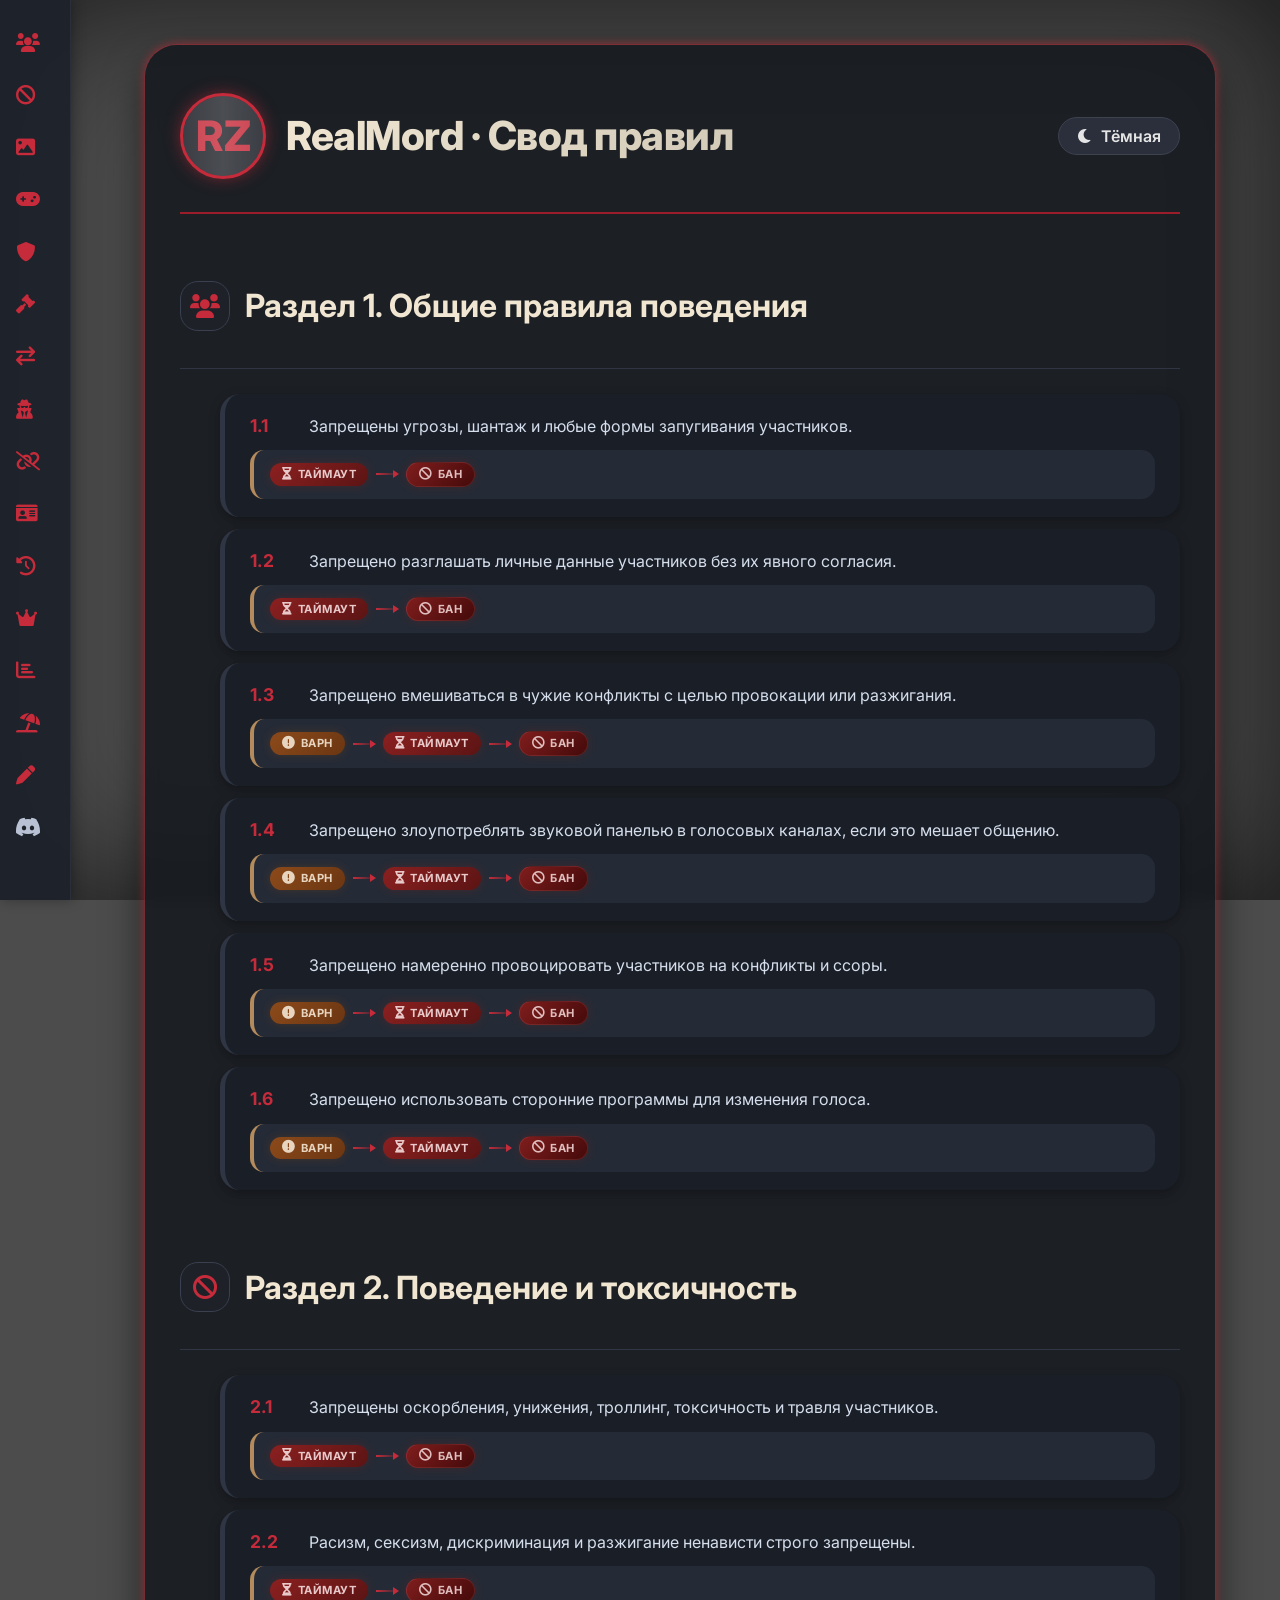
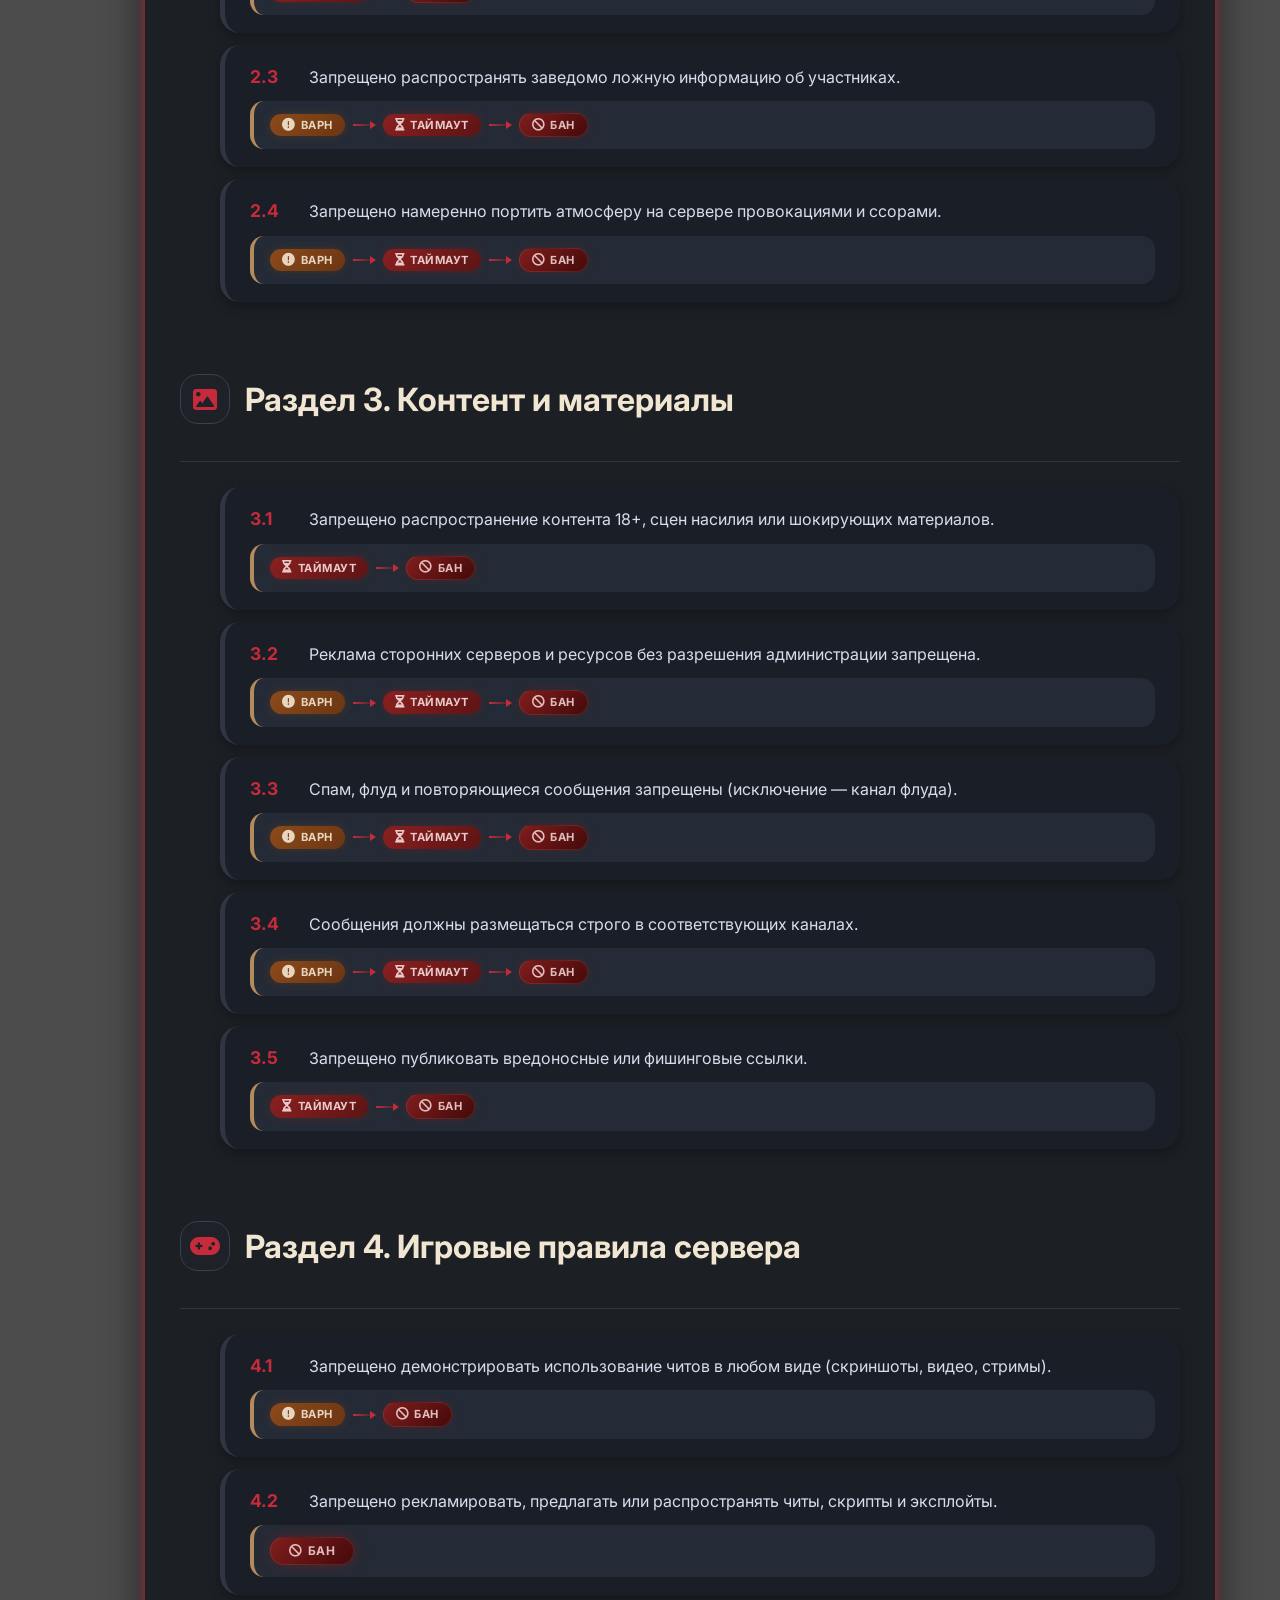
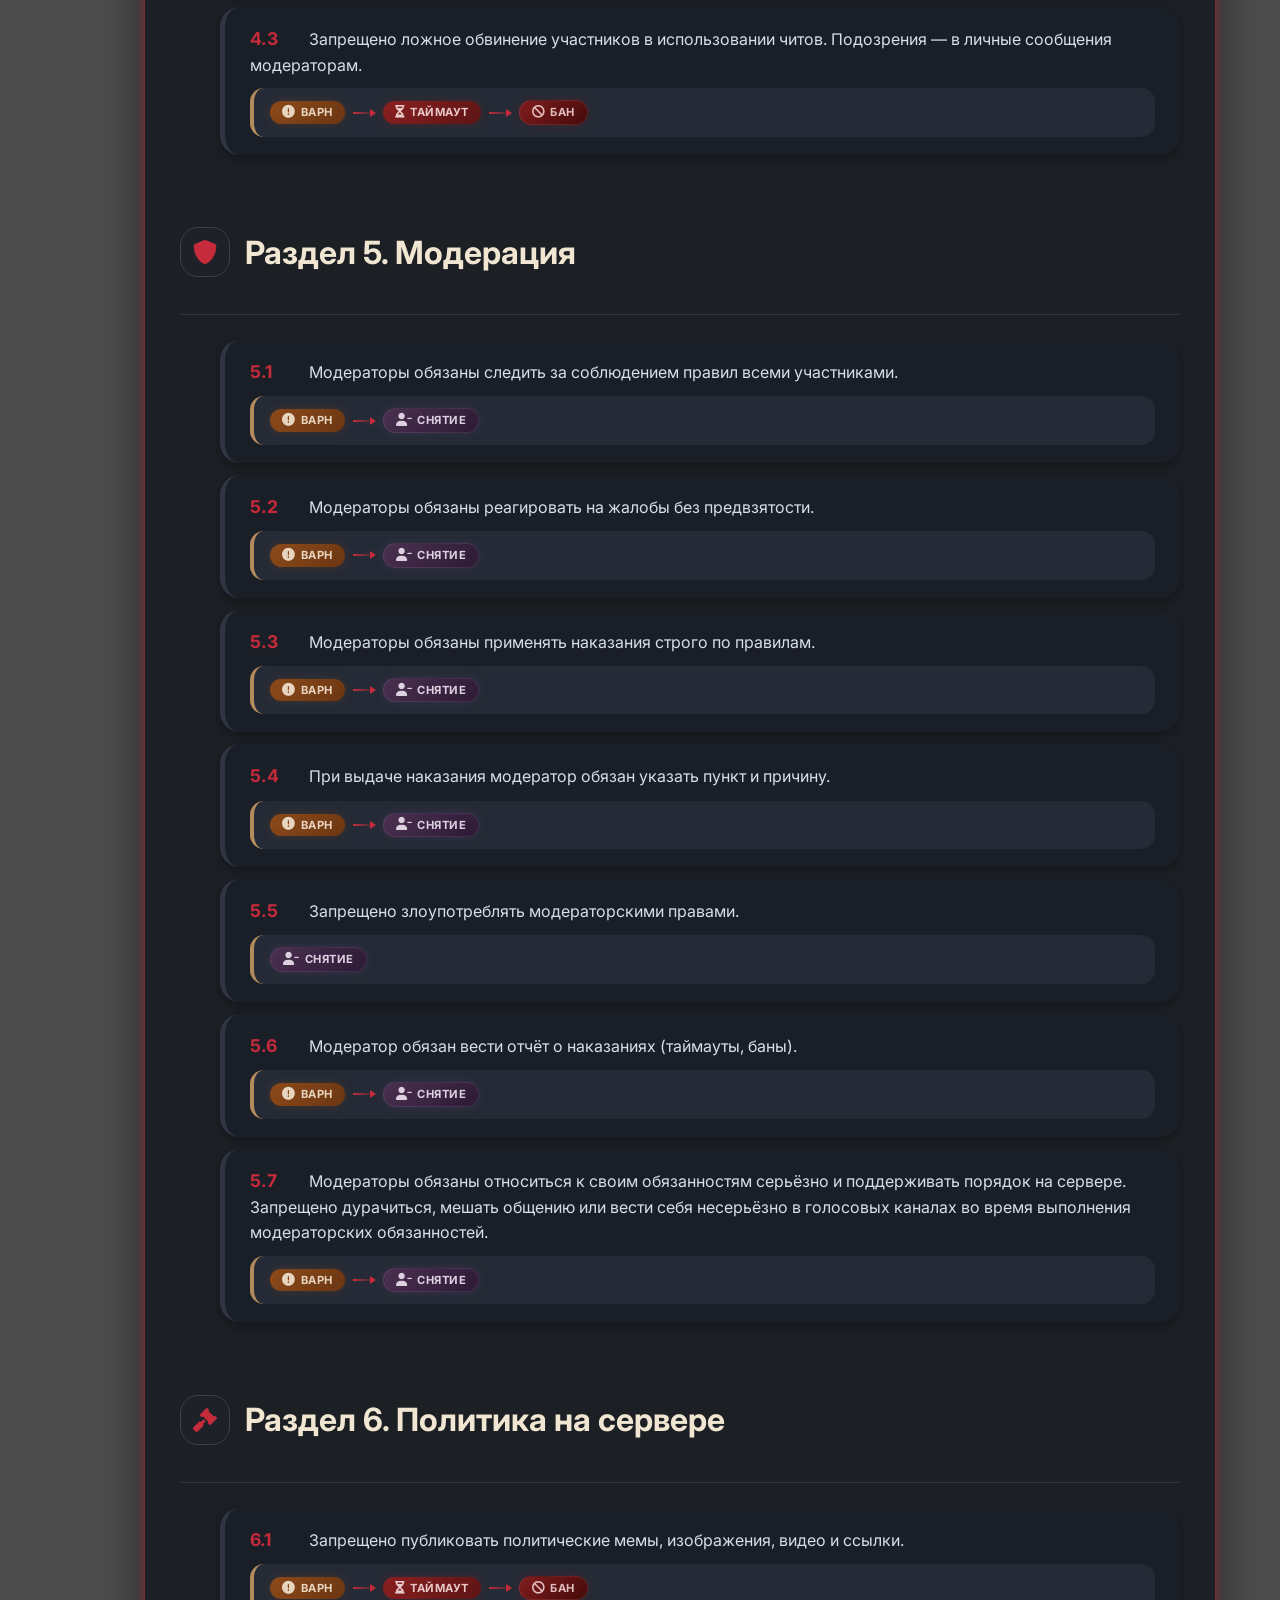
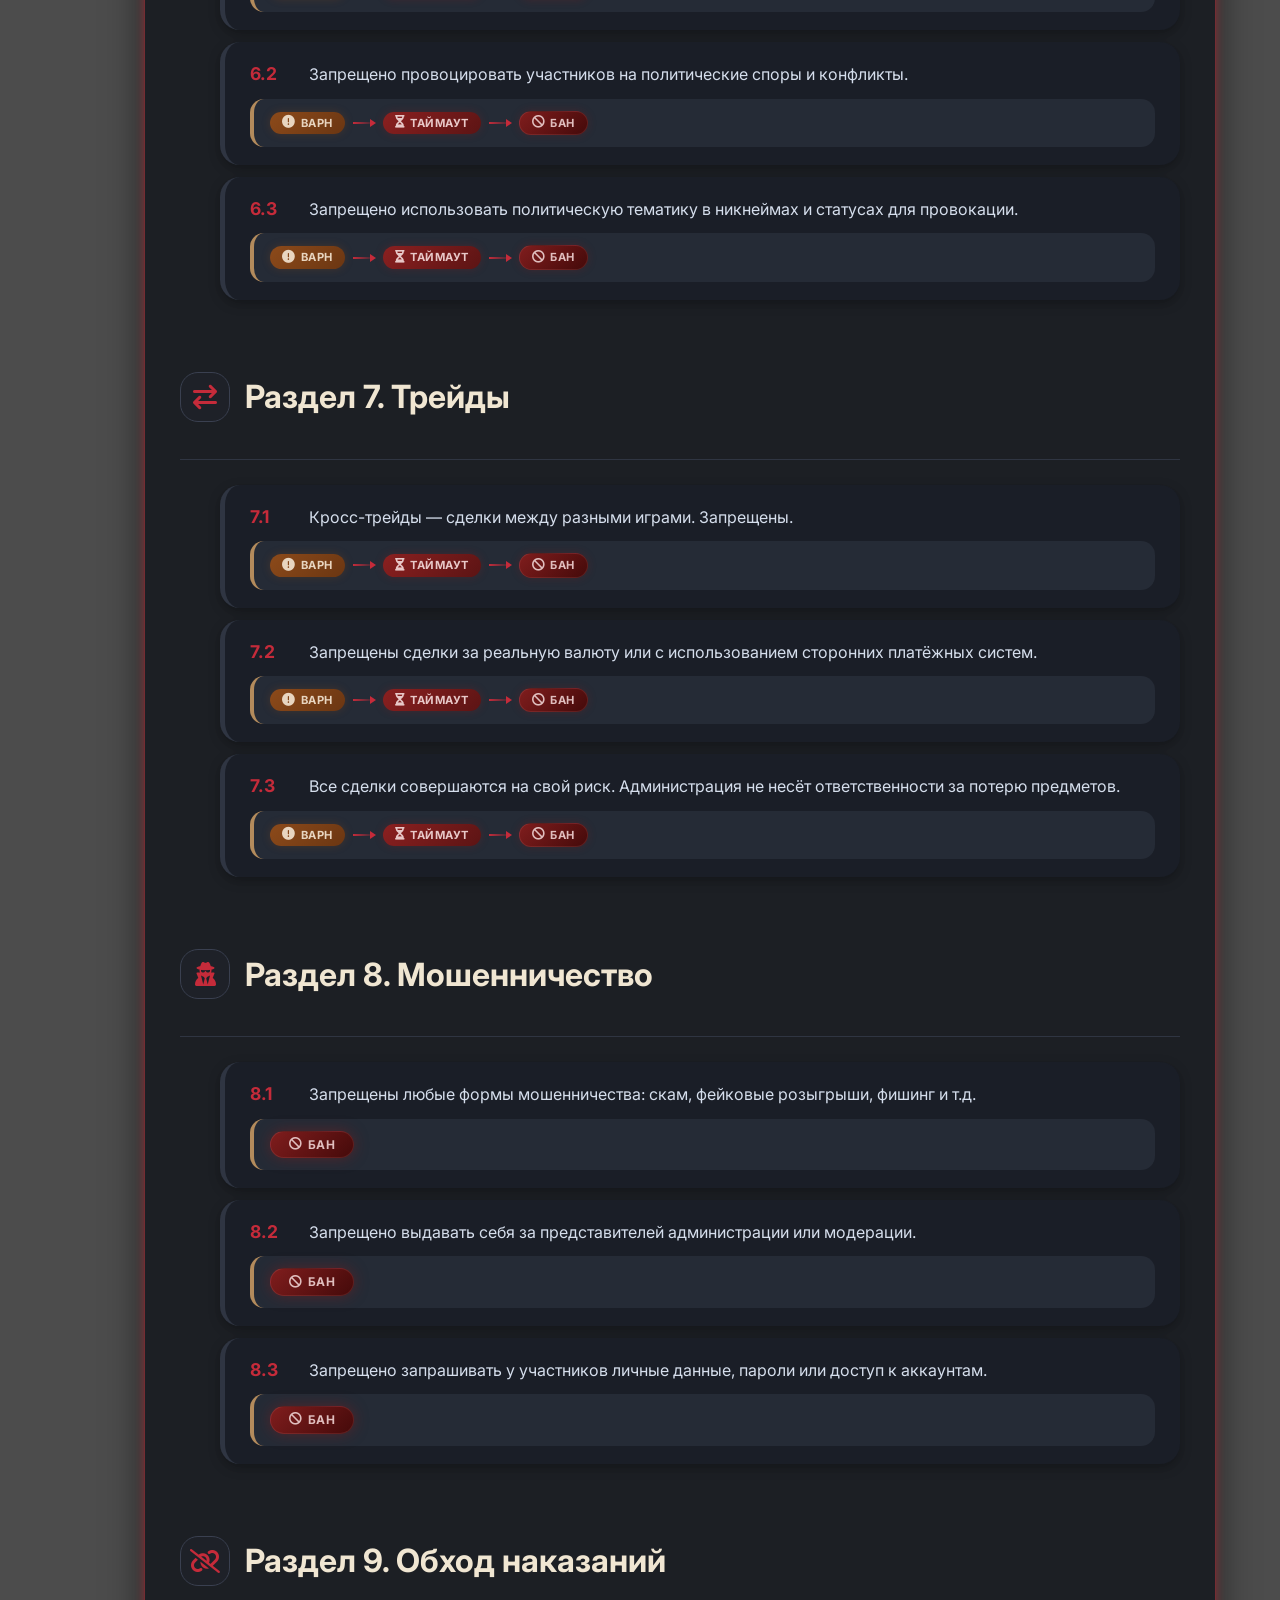
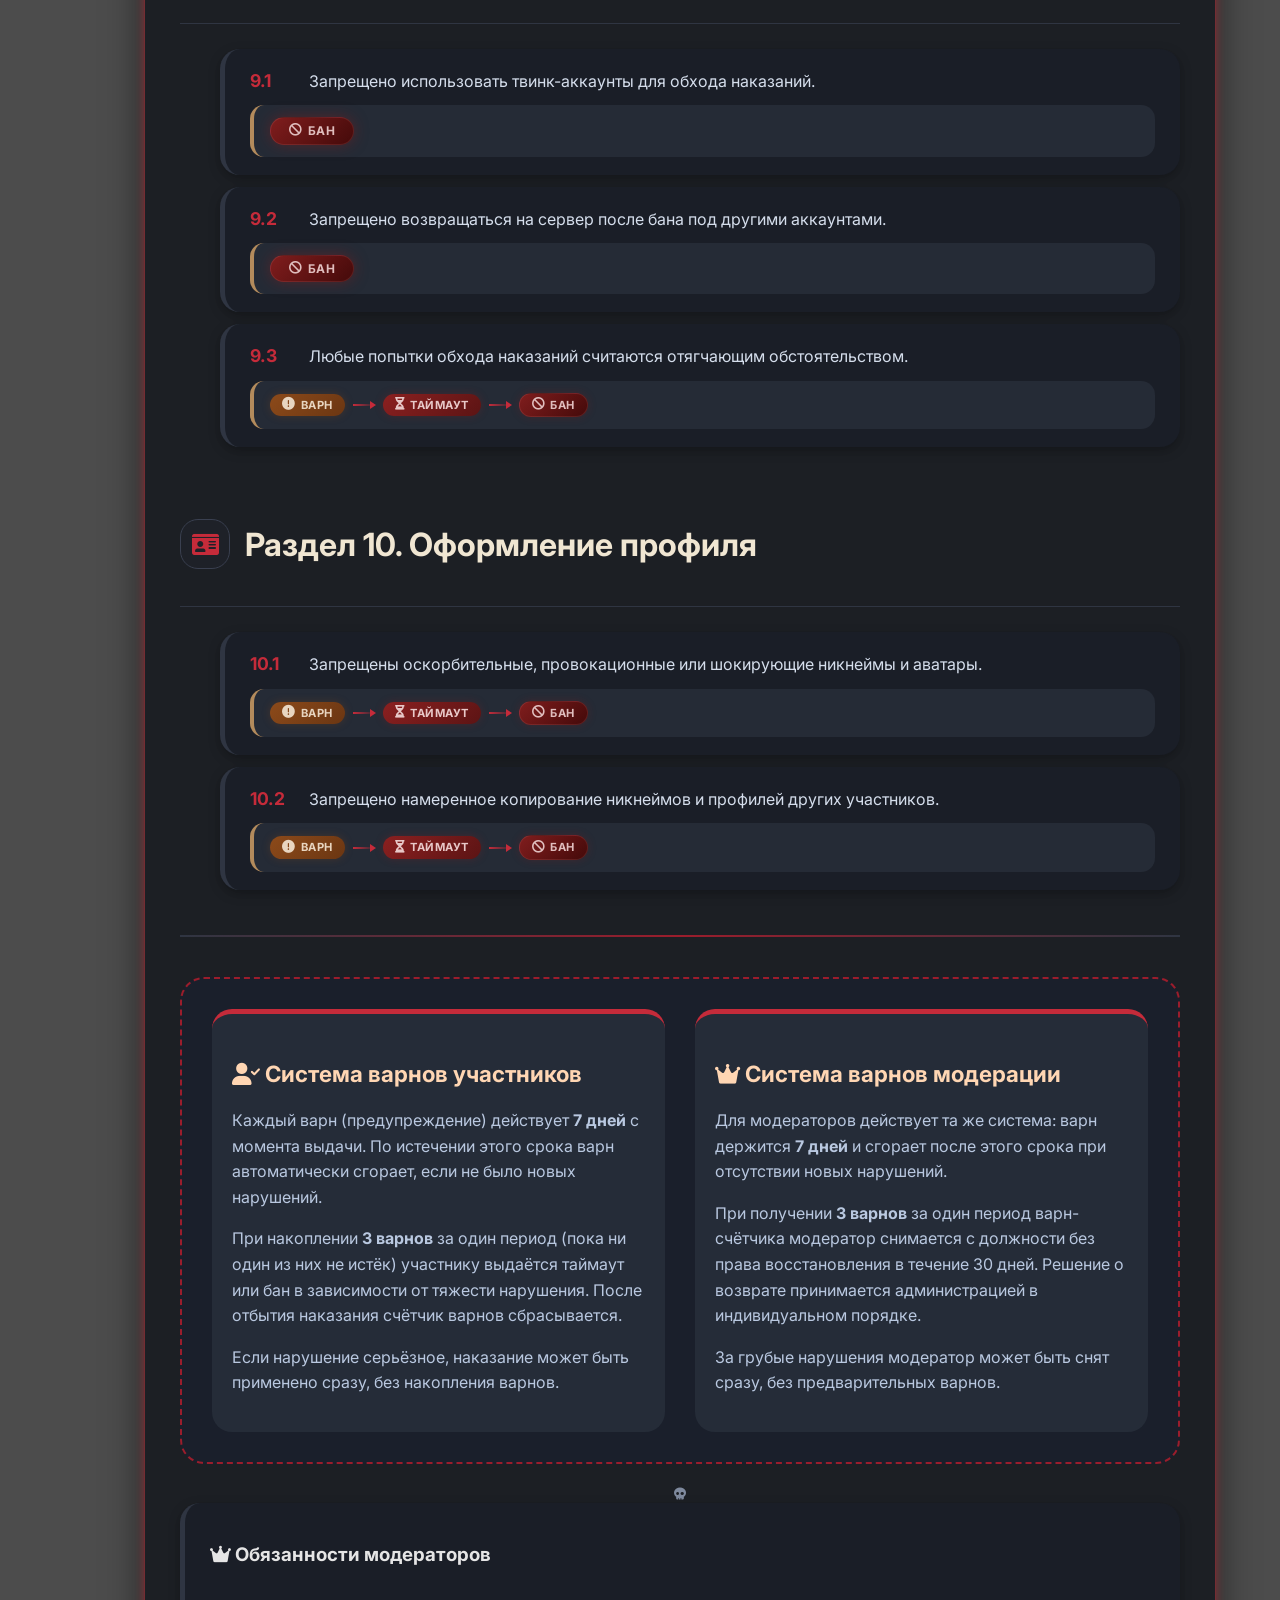
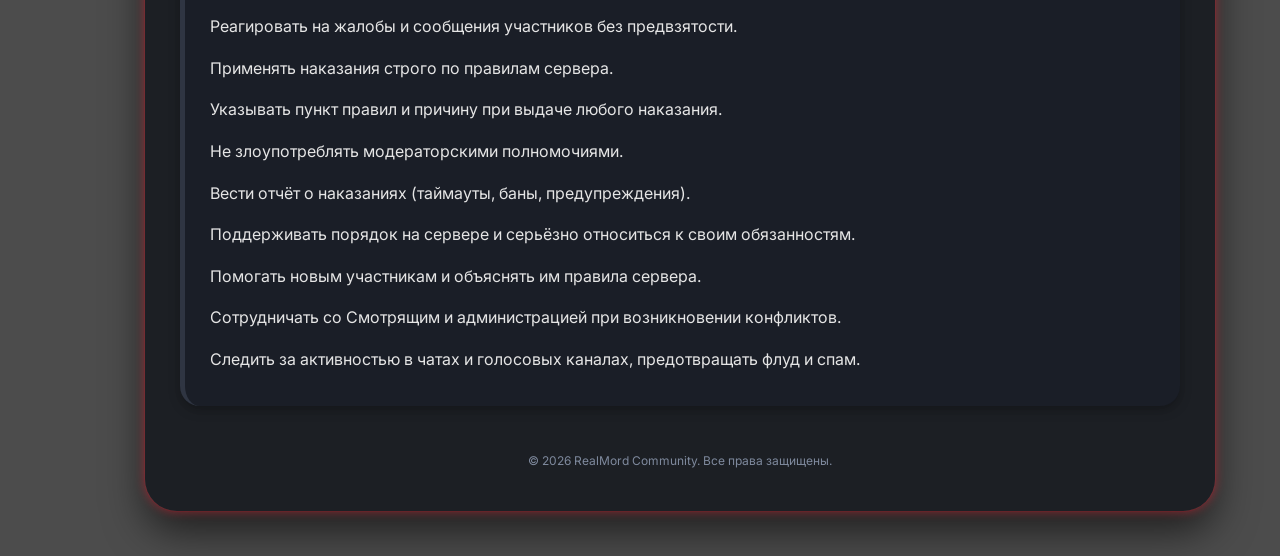
==== commit c1229c80: "Update index.html" ====
--- a/index.html
+++ b/index.html
@@ -299,7 +299,7 @@
 
         })();
     </script>
-    <div class="footer-note">© 2026 Requiem ZΞRØ Community. Все права защищены.</div>
+    <div class="footer-note">© 2026 RealMord Community. Все права защищены.</div>
 </body>
 </html>
 
